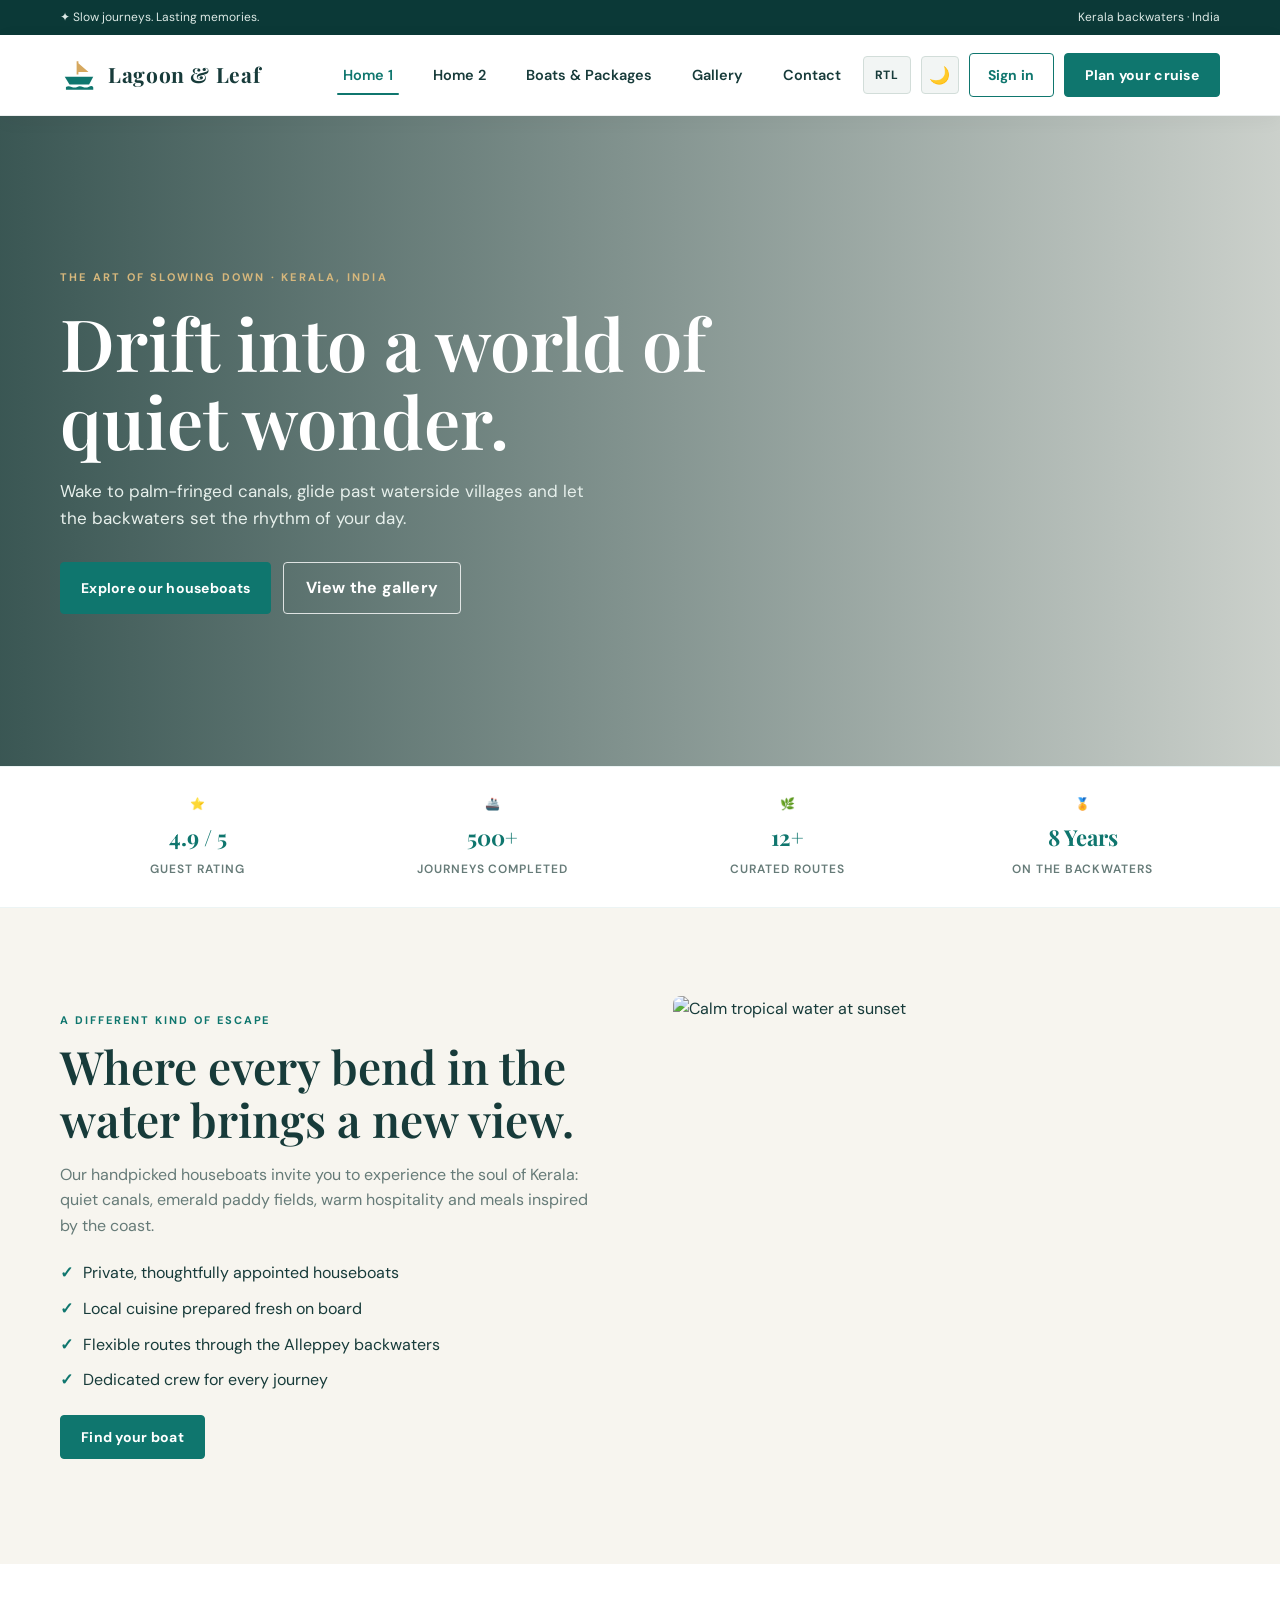
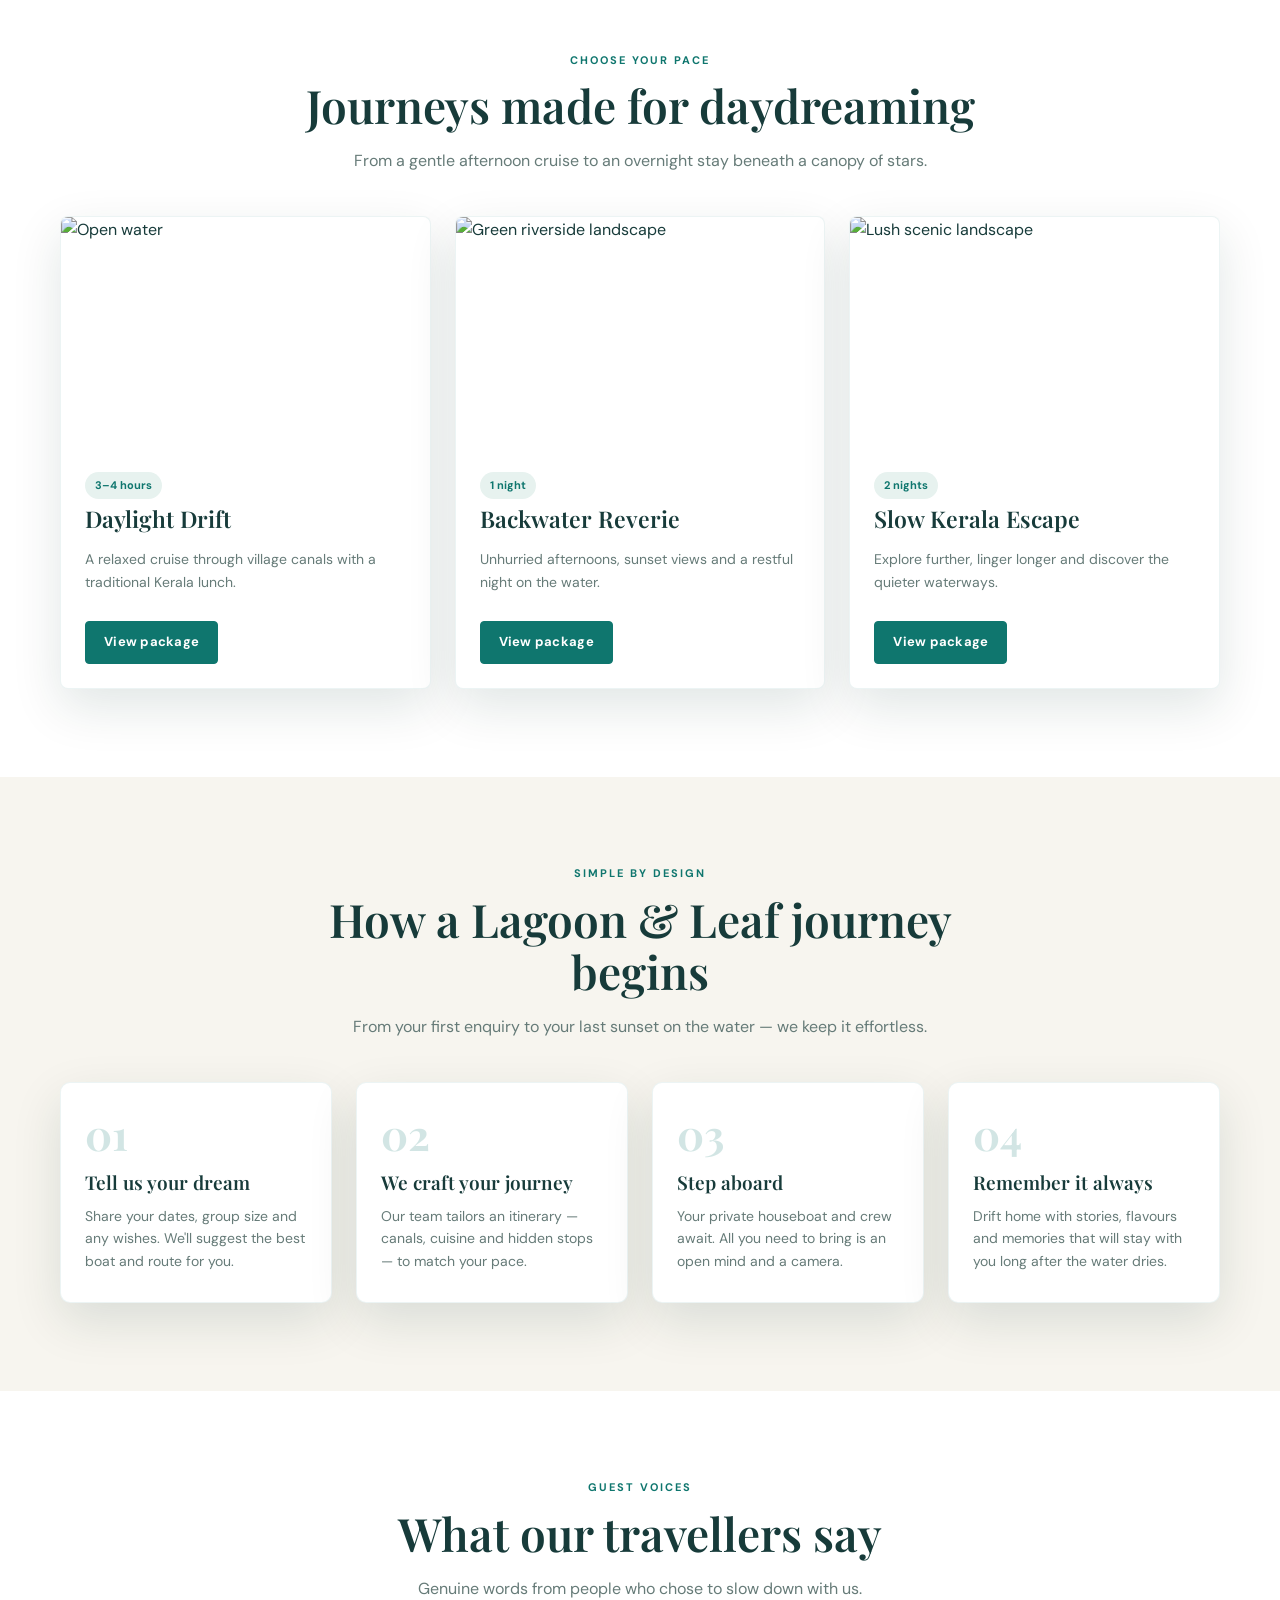
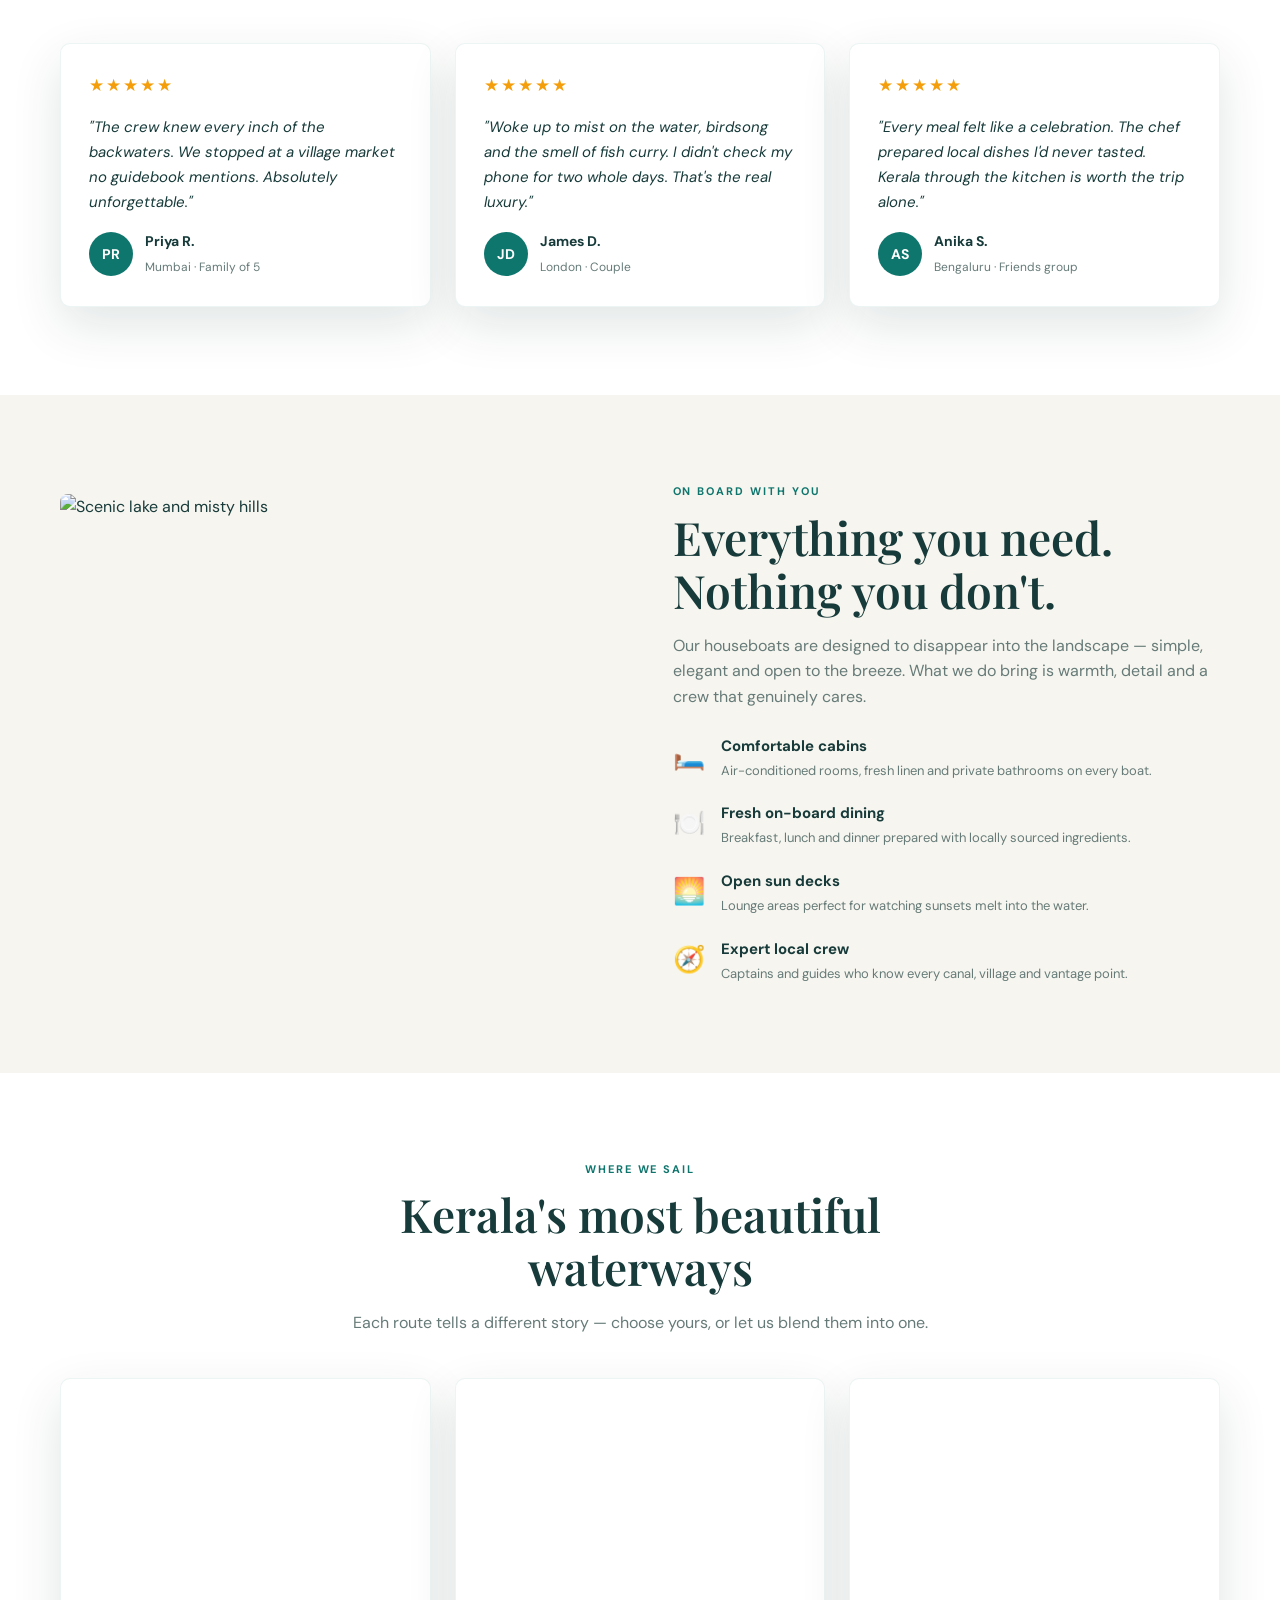
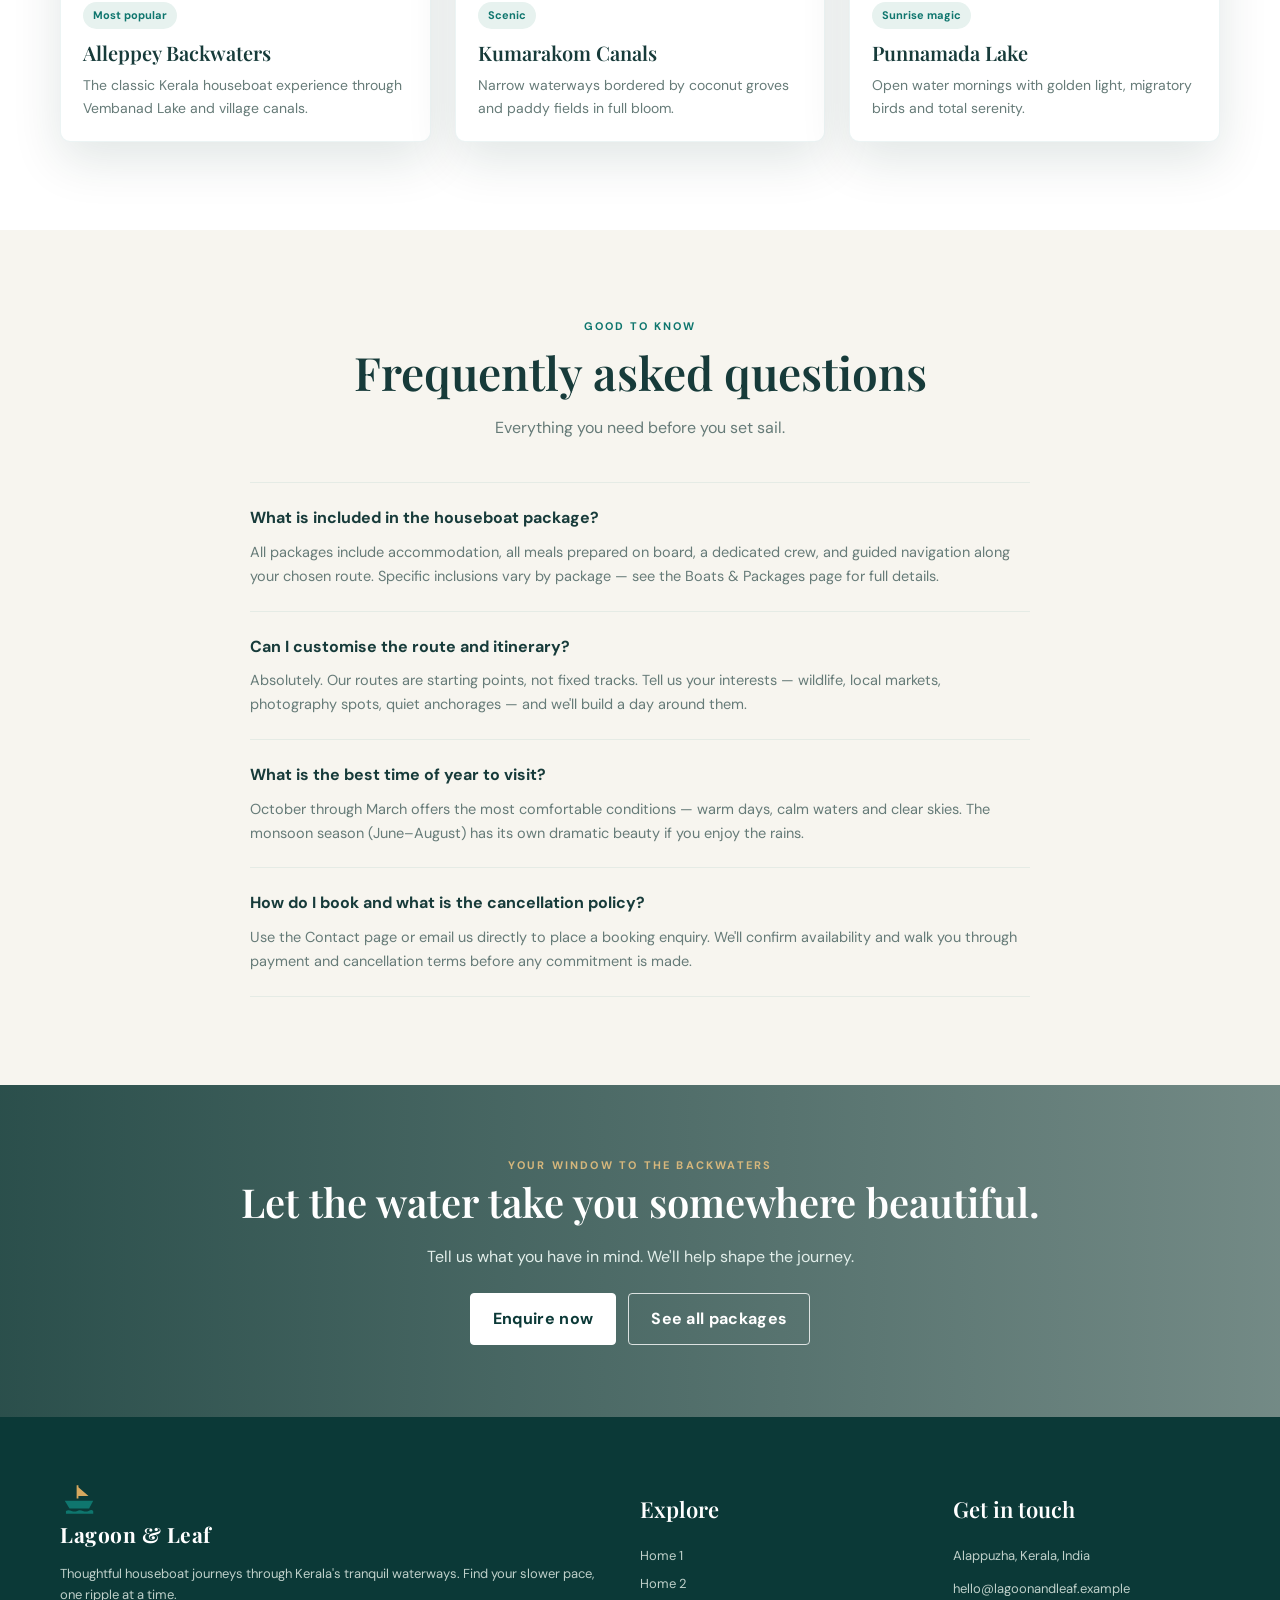
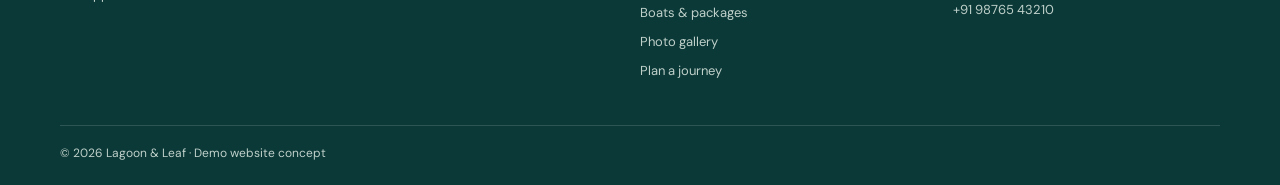
==== index.html @ 66e4870b "Add index.html and .nojekyll for GitHub Pages root landing page" ====
<!doctype html>
<html lang="en">
<head>
  <meta charset="utf-8">
  <meta name="viewport" content="width=device-width, initial-scale=1">
  <meta name="description" content="Serene Kerala houseboat journeys — Lagoon &amp; Leaf">
  <title>Home 1 | Lagoon &amp; Leaf</title>
  <script>
    (function () {
      var t = localStorage.getItem('lagoon_theme');
      if (t) document.documentElement.setAttribute('data-theme', t);
      var d = localStorage.getItem('lagoon_dir');
      if (d) document.documentElement.setAttribute('dir', d);
    })();
  </script>
  <link rel="stylesheet" href="assets/style.css">
</head>
<body>

  <!-- TOPBAR -->
  <div class="topbar">
    <div class="container">
      <span>✦ Slow journeys. Lasting memories.</span>
      <span>Kerala backwaters · India</span>
    </div>
  </div>

  <!-- NAVBAR -->
  <header class="navbar">
    <div class="container navinner">
      <a class="brand" href="index.html">
        <img src="assets/boat-mark.svg" alt="Lagoon &amp; Leaf Logo">
        <span>Lagoon &amp; Leaf</span>
      </a>
      <nav class="navlinks" id="navlinks" aria-label="Main Navigation">
        <a class="navlink active" href="index.html">Home 1</a>
        <a class="navlink" href="Home2.html">Home 2</a>
        <a class="navlink" href="boats.html">Boats &amp; Packages</a>
        <a class="navlink" href="gallery.html">Gallery</a>
        <a class="navlink" href="contact.html">Contact</a>
        <div class="mobile-actions">
          <a class="btn btn-signin" href="login.html">Sign in</a>
          <a class="btn btn-cruise" href="contact.html">Plan your cruise</a>
        </div>
      </nav>
      <div class="nav-actions">
        <button type="button" class="nav-btn nav-btn-rtl" id="rtl-toggle" aria-label="Toggle text direction" title="Toggle RTL/LTR">
          <span class="rtl-text">RTL</span>
        </button>
        <button type="button" class="nav-btn nav-btn-theme" id="theme-toggle" aria-label="Toggle dark/light theme" title="Toggle Dark/Light theme">
          <span class="theme-icon">🌙</span>
        </button>
        <div class="desktop-actions">
          <a class="btn btn-signin" href="login.html">Sign in</a>
          <a class="btn btn-cruise" href="contact.html">Plan your cruise</a>
        </div>
        <button type="button" class="nav-toggle" id="nav-toggle" aria-label="Toggle navigation menu" aria-expanded="false">
          <span></span><span></span><span></span>
        </button>
      </div>
    </div>
  </header>

  <!-- HERO -->
  <section class="hero">
    <div class="container">
      <div class="hero-content">
        <div class="eyebrow">The art of slowing down · Kerala, India</div>
        <h1>Drift into a world of quiet wonder.</h1>
        <p>Wake to palm-fringed canals, glide past waterside villages and let the backwaters set the rhythm of your day.</p>
        <div class="hero-actions">
          <a class="btn" href="boats.html">Explore our houseboats</a>
          <a class="btn outline" href="gallery.html">View the gallery</a>
        </div>
      </div>
    </div>
  </section>

  <!-- TRUST STRIP -->
  <section class="trust-strip">
    <div class="container">
      <div class="trust-grid">
        <div class="trust-item">
          <span class="trust-icon">⭐</span>
          <strong>4.9 / 5</strong>
          <span>Guest rating</span>
        </div>
        <div class="trust-item">
          <span class="trust-icon">🚢</span>
          <strong>500+</strong>
          <span>Journeys completed</span>
        </div>
        <div class="trust-item">
          <span class="trust-icon">🌿</span>
          <strong>12+</strong>
          <span>Curated routes</span>
        </div>
        <div class="trust-item">
          <span class="trust-icon">🏅</span>
          <strong>8 Years</strong>
          <span>On the backwaters</span>
        </div>
      </div>
    </div>
  </section>

  <!-- ABOUT SPLIT -->
  <section class="section">
    <div class="container split">
      <div>
        <div class="kicker">A different kind of escape</div>
        <h2>Where every bend in the water brings a new view.</h2>
        <p class="muted">Our handpicked houseboats invite you to experience the soul of Kerala: quiet canals, emerald paddy fields, warm hospitality and meals inspired by the coast.</p>
        <ul class="checks">
          <li>Private, thoughtfully appointed houseboats</li>
          <li>Local cuisine prepared fresh on board</li>
          <li>Flexible routes through the Alleppey backwaters</li>
          <li>Dedicated crew for every journey</li>
        </ul>
        <a class="btn" href="boats.html">Find your boat</a>
      </div>
      <img src="https://images.unsplash.com/photo-1518837695005-2083093ee35b?auto=format&fit=crop&w=1000&q=85" alt="Calm tropical water at sunset">
    </div>
  </section>

  <!-- FEATURED PACKAGES -->
  <section class="section white">
    <div class="container">
      <div class="section-head">
        <div class="kicker">Choose your pace</div>
        <h2>Journeys made for daydreaming</h2>
        <p>From a gentle afternoon cruise to an overnight stay beneath a canopy of stars.</p>
      </div>
      <div class="grid3">
        <article class="feature-card">
          <img src="https://images.unsplash.com/photo-1500375592092-40eb2168fd21?auto=format&fit=crop&w=900&q=80" alt="Open water">
          <div class="card-body">
            <span class="tag">3–4 hours</span>
            <h3>Daylight Drift</h3>
            <p>A relaxed cruise through village canals with a traditional Kerala lunch.</p>
            <a class="btn" href="boats.html" style="margin-top:14px; padding:10px 18px; font-size:13px;">View package</a>
          </div>
        </article>
        <article class="feature-card">
          <img src="https://images.unsplash.com/photo-1470770841072-f978cf4d019e?auto=format&fit=crop&w=900&q=80" alt="Green riverside landscape">
          <div class="card-body">
            <span class="tag">1 night</span>
            <h3>Backwater Reverie</h3>
            <p>Unhurried afternoons, sunset views and a restful night on the water.</p>
            <a class="btn" href="boats.html" style="margin-top:14px; padding:10px 18px; font-size:13px;">View package</a>
          </div>
        </article>
        <article class="feature-card">
          <img src="https://images.unsplash.com/photo-1500530855697-b586d89ba3ee?auto=format&fit=crop&w=900&q=80" alt="Lush scenic landscape">
          <div class="card-body">
            <span class="tag">2 nights</span>
            <h3>Slow Kerala Escape</h3>
            <p>Explore further, linger longer and discover the quieter waterways.</p>
            <a class="btn" href="boats.html" style="margin-top:14px; padding:10px 18px; font-size:13px;">View package</a>
          </div>
        </article>
      </div>
    </div>
  </section>

  <!-- HOW IT WORKS -->
  <section class="section">
    <div class="container">
      <div class="section-head">
        <div class="kicker">Simple by design</div>
        <h2>How a Lagoon &amp; Leaf journey begins</h2>
        <p>From your first enquiry to your last sunset on the water — we keep it effortless.</p>
      </div>
      <div class="steps-grid">
        <div class="step-card">
          <div class="step-num">01</div>
          <h3>Tell us your dream</h3>
          <p>Share your dates, group size and any wishes. We'll suggest the best boat and route for you.</p>
        </div>
        <div class="step-card">
          <div class="step-num">02</div>
          <h3>We craft your journey</h3>
          <p>Our team tailors an itinerary — canals, cuisine and hidden stops — to match your pace.</p>
        </div>
        <div class="step-card">
          <div class="step-num">03</div>
          <h3>Step aboard</h3>
          <p>Your private houseboat and crew await. All you need to bring is an open mind and a camera.</p>
        </div>
        <div class="step-card">
          <div class="step-num">04</div>
          <h3>Remember it always</h3>
          <p>Drift home with stories, flavours and memories that will stay with you long after the water dries.</p>
        </div>
      </div>
    </div>
  </section>

  <!-- TESTIMONIALS -->
  <section class="section white">
    <div class="container">
      <div class="section-head">
        <div class="kicker">Guest voices</div>
        <h2>What our travellers say</h2>
        <p>Genuine words from people who chose to slow down with us.</p>
      </div>
      <div class="grid3">
        <div class="testimonial-card">
          <div class="stars">★★★★★</div>
          <p class="testimonial-text">"The crew knew every inch of the backwaters. We stopped at a village market no guidebook mentions. Absolutely unforgettable."</p>
          <div class="testimonial-author">
            <div class="author-avatar">PR</div>
            <div>
              <strong>Priya R.</strong>
              <span>Mumbai · Family of 5</span>
            </div>
          </div>
        </div>
        <div class="testimonial-card">
          <div class="stars">★★★★★</div>
          <p class="testimonial-text">"Woke up to mist on the water, birdsong and the smell of fish curry. I didn't check my phone for two whole days. That's the real luxury."</p>
          <div class="testimonial-author">
            <div class="author-avatar">JD</div>
            <div>
              <strong>James D.</strong>
              <span>London · Couple</span>
            </div>
          </div>
        </div>
        <div class="testimonial-card">
          <div class="stars">★★★★★</div>
          <p class="testimonial-text">"Every meal felt like a celebration. The chef prepared local dishes I'd never tasted. Kerala through the kitchen is worth the trip alone."</p>
          <div class="testimonial-author">
            <div class="author-avatar">AS</div>
            <div>
              <strong>Anika S.</strong>
              <span>Bengaluru · Friends group</span>
            </div>
          </div>
        </div>
      </div>
    </div>
  </section>

  <!-- EXPERIENCE HIGHLIGHTS -->
  <section class="section">
    <div class="container split">
      <img src="https://images.unsplash.com/photo-1501785888041-af3ef285b470?auto=format&fit=crop&w=1000&q=85" alt="Scenic lake and misty hills">
      <div>
        <div class="kicker">On board with you</div>
        <h2>Everything you need. Nothing you don't.</h2>
        <p class="muted">Our houseboats are designed to disappear into the landscape — simple, elegant and open to the breeze. What we do bring is warmth, detail and a crew that genuinely cares.</p>
        <div class="feature-list">
          <div class="feature-row">
            <span class="feature-icon">🛏️</span>
            <div>
              <strong>Comfortable cabins</strong>
              <p>Air-conditioned rooms, fresh linen and private bathrooms on every boat.</p>
            </div>
          </div>
          <div class="feature-row">
            <span class="feature-icon">🍽️</span>
            <div>
              <strong>Fresh on-board dining</strong>
              <p>Breakfast, lunch and dinner prepared with locally sourced ingredients.</p>
            </div>
          </div>
          <div class="feature-row">
            <span class="feature-icon">🌅</span>
            <div>
              <strong>Open sun decks</strong>
              <p>Lounge areas perfect for watching sunsets melt into the water.</p>
            </div>
          </div>
          <div class="feature-row">
            <span class="feature-icon">🧭</span>
            <div>
              <strong>Expert local crew</strong>
              <p>Captains and guides who know every canal, village and vantage point.</p>
            </div>
          </div>
        </div>
      </div>
    </div>
  </section>

  <!-- DESTINATIONS / ROUTES STRIP -->
  <section class="section white">
    <div class="container">
      <div class="section-head">
        <div class="kicker">Where we sail</div>
        <h2>Kerala's most beautiful waterways</h2>
        <p>Each route tells a different story — choose yours, or let us blend them into one.</p>
      </div>
      <div class="routes-grid">
        <div class="route-card">
          <div class="route-img" style="background-image: url('https://images.unsplash.com/photo-1500375592092-40eb2168fd21?auto=format&fit=crop&w=800&q=80')"></div>
          <div class="route-body">
            <span class="tag">Most popular</span>
            <h3>Alleppey Backwaters</h3>
            <p>The classic Kerala houseboat experience through Vembanad Lake and village canals.</p>
          </div>
        </div>
        <div class="route-card">
          <div class="route-img" style="background-image: url('https://images.unsplash.com/photo-1518837695005-2083093ee35b?auto=format&fit=crop&w=800&q=80')"></div>
          <div class="route-body">
            <span class="tag">Scenic</span>
            <h3>Kumarakom Canals</h3>
            <p>Narrow waterways bordered by coconut groves and paddy fields in full bloom.</p>
          </div>
        </div>
        <div class="route-card">
          <div class="route-img" style="background-image: url('https://images.unsplash.com/photo-1470252649378-9c29740c9fa8?auto=format&fit=crop&w=800&q=80')"></div>
          <div class="route-body">
            <span class="tag">Sunrise magic</span>
            <h3>Punnamada Lake</h3>
            <p>Open water mornings with golden light, migratory birds and total serenity.</p>
          </div>
        </div>
      </div>
    </div>
  </section>

  <!-- FAQ -->
  <section class="section">
    <div class="container">
      <div class="section-head">
        <div class="kicker">Good to know</div>
        <h2>Frequently asked questions</h2>
        <p>Everything you need before you set sail.</p>
      </div>
      <div class="faq-list">
        <div class="faq-item">
          <div class="faq-q">What is included in the houseboat package?</div>
          <div class="faq-a">All packages include accommodation, all meals prepared on board, a dedicated crew, and guided navigation along your chosen route. Specific inclusions vary by package — see the Boats &amp; Packages page for full details.</div>
        </div>
        <div class="faq-item">
          <div class="faq-q">Can I customise the route and itinerary?</div>
          <div class="faq-a">Absolutely. Our routes are starting points, not fixed tracks. Tell us your interests — wildlife, local markets, photography spots, quiet anchorages — and we'll build a day around them.</div>
        </div>
        <div class="faq-item">
          <div class="faq-q">What is the best time of year to visit?</div>
          <div class="faq-a">October through March offers the most comfortable conditions — warm days, calm waters and clear skies. The monsoon season (June–August) has its own dramatic beauty if you enjoy the rains.</div>
        </div>
        <div class="faq-item">
          <div class="faq-q">How do I book and what is the cancellation policy?</div>
          <div class="faq-a">Use the Contact page or email us directly to place a booking enquiry. We'll confirm availability and walk you through payment and cancellation terms before any commitment is made.</div>
        </div>
      </div>
    </div>
  </section>

  <!-- FINAL CTA BANNER -->
  <section class="banner">
    <div class="container">
      <div class="eyebrow">Your window to the backwaters</div>
      <h2>Let the water take you somewhere beautiful.</h2>
      <p>Tell us what you have in mind. We'll help shape the journey.</p>
      <div class="hero-actions" style="justify-content:center; margin-top:24px;">
        <a class="btn light" href="contact.html">Enquire now</a>
        <a class="btn outline" href="boats.html">See all packages</a>
      </div>
    </div>
  </section>

  <!-- FOOTER -->
  <footer class="footer">
    <div class="container">
      <div class="footer-grid">
        <div>
          <a class="brand" href="index.html">
            <img src="assets/boat-mark.svg" alt="Lagoon &amp; Leaf Logo">
            <span>Lagoon &amp; Leaf</span>
          </a>
          <p>Thoughtful houseboat journeys through Kerala's tranquil waterways. Find your slower pace, one ripple at a time.</p>
        </div>
        <div>
          <h3>Explore</h3>
          <a href="index.html">Home 1</a>
          <a href="Home2.html">Home 2</a>
          <a href="boats.html">Boats &amp; packages</a>
          <a href="gallery.html">Photo gallery</a>
          <a href="contact.html">Plan a journey</a>
        </div>
        <div>
          <h3>Get in touch</h3>
          <p>Alappuzha, Kerala, India</p>
          <p>hello@lagoonandleaf.example<br>+91 98765 43210</p>
        </div>
      </div>
      <div class="copyright">© <span data-year></span> Lagoon &amp; Leaf · Demo website concept</div>
    </div>
  </footer>

  <script src="assets/main.js"></script>
</body>
</html>
---- assets/style.css ----
@import url('https://fonts.googleapis.com/css2?family=DM+Sans:wght@400;500;600;700&family=Playfair+Display:wght@500;600;700&display=swap');

:root {
  /* Brand palette */
  --ink: #173b3a;
  --teal: #0f766e;
  --teal-hover: #0b3937;
  --teal-light: #e6f5f3;
  --deep: #0b3937;
  --sand: #e9d5b0;
  --cream: #f7f5ef;
  --muted: #667b78;
  --white: #ffffff;
  --shadow: 0 18px 50px rgba(10, 48, 45, 0.12);
  --shadow-nav: 0 4px 20px rgba(0, 0, 0, 0.04);

  /* Theme tokens - Light mode */
  --bg-body: #f7f5ef;
  --bg-surface: #ffffff;
  --bg-surface-alt: #fbfcfa;
  --bg-navbar: rgba(255, 255, 255, 0.96);
  --nav-border: rgba(23, 59, 58, 0.08);
  --topbar-bg: #0b3937;
  --topbar-text: #dce9e5;
  --text-main: #173b3a;
  --text-muted: #667b78;
  --card-bg: #ffffff;
  --card-border: rgba(15, 118, 110, 0.08);
  --input-bg: #fbfcfa;
  --input-border: #dce5e1;
  --input-text: #173b3a;
  --btn-control-bg: #f2f5f4;
  --btn-control-border: #d2ddd9;
  --btn-control-text: #173b3a;
  --btn-control-hover-bg: #e5ece9;
  --footer-bg: #0b3937;
  --footer-text: #bfd0ca;
  --footer-heading: #ffffff;
  --tag-bg: #e7f2ef;
  --tag-text: #0f766e;
  --price-color: #0f766e;
  --eyebrow-color: #d6b77c;
  --auth-visual-overlay: linear-gradient(0deg, rgba(5, 43, 41, 0.45), rgba(5, 43, 41, 0.12));
}

[data-theme="dark"] {
  /* Brand palette overrides for dark theme */
  --ink: #e6f3f0;
  --teal: #14b8a6;
  --teal-hover: #2dd4bf;
  --teal-light: rgba(20, 184, 166, 0.15);
  --deep: #061918;
  --sand: #e6caa3;
  --cream: #0c1817;
  --muted: #95aea8;
  --white: #112322;
  --shadow: 0 18px 50px rgba(0, 0, 0, 0.5);
  --shadow-nav: 0 4px 25px rgba(0, 0, 0, 0.45);

  /* Theme tokens - Dark mode */
  --bg-body: #0b1716;
  --bg-surface: #112423;
  --bg-surface-alt: #162c2a;
  --bg-navbar: rgba(12, 25, 24, 0.95);
  --nav-border: rgba(255, 255, 255, 0.08);
  --topbar-bg: #050d0d;
  --topbar-text: #b2c9c4;
  --text-main: #e8f5f2;
  --text-muted: #9bb4ae;
  --card-bg: #122625;
  --card-border: rgba(255, 255, 255, 0.07);
  --input-bg: #152d2b;
  --input-border: rgba(255, 255, 255, 0.14);
  --input-text: #e8f5f2;
  --btn-control-bg: #17302e;
  --btn-control-border: rgba(255, 255, 255, 0.12);
  --btn-control-text: #e8f5f2;
  --btn-control-hover-bg: #21423f;
  --footer-bg: #050d0d;
  --footer-text: #a3bbb6;
  --footer-heading: #ffffff;
  --tag-bg: rgba(20, 184, 166, 0.18);
  --tag-text: #2dd4bf;
  --price-color: #2dd4bf;
  --eyebrow-color: #ebd09c;
  --auth-visual-overlay: linear-gradient(0deg, rgba(3, 20, 19, 0.65), rgba(3, 20, 19, 0.3));
}

* {
  box-sizing: border-box;
}

html {
  scroll-behavior: smooth;
}

body {
  margin: 0;
  font-family: 'DM Sans', sans-serif;
  color: var(--text-main);
  background: var(--bg-body);
  line-height: 1.6;
  transition: background-color 0.25s ease, color 0.25s ease;
}

a {
  color: inherit;
  text-decoration: none;
}

img {
  max-width: 100%;
  display: block;
}

.container {
  width: min(1160px, 92%);
  margin: auto;
}

/* ==========================================================================
   TOPBAR
   ========================================================================== */
.topbar {
  background: var(--topbar-bg);
  color: var(--topbar-text);
  font-size: 12px;
  padding: 8px 0;
  transition: background-color 0.25s ease, color 0.25s ease;
}

.topbar .container {
  display: flex;
  justify-content: space-between;
  gap: 15px;
}

/* ==========================================================================
   NAVBAR (Centered uniformly, actions aligned right)
   ========================================================================== */
.navbar {
  background: var(--bg-navbar);
  position: sticky;
  top: 0;
  z-index: 1000;
  box-shadow: var(--shadow-nav);
  border-bottom: 1px solid var(--nav-border);
  backdrop-filter: blur(12px);
  -webkit-backdrop-filter: blur(12px);
  transition: background-color 0.25s ease, border-color 0.25s ease, box-shadow 0.25s ease;
}

.navinner {
  height: 80px;
  display: flex;
  align-items: center;
  justify-content: space-between;
  gap: 16px;
  position: relative;
}

/* Desktop layout with center-aligned nav */
@media (min-width: 960px) {
  .navinner {
    display: grid;
    grid-template-columns: 1fr auto 1fr;
    align-items: center;
  }
}

.brand {
  display: flex;
  align-items: center;
  gap: 10px;
  font-weight: 700;
  letter-spacing: 0.04em;
  color: var(--text-main);
  justify-self: start;
  flex-shrink: 0;
}

.brand img {
  width: 38px;
  height: auto;
}

.brand span {
  font-family: 'Playfair Display', serif;
  font-size: 21px;
  color: var(--text-main);
}

/* Center-aligned uniform navigation menu */
.navlinks {
  display: flex;
  align-items: center;
  justify-content: center;
  gap: 28px;
  font-size: 14.5px;
  font-weight: 600;
  margin: 0;
  padding: 0;
  justify-self: center;
}

.navlink {
  position: relative;
  display: inline-flex;
  align-items: center;
  padding: 8px 6px;
  color: var(--text-main);
  text-decoration: none;
  font-weight: 600;
  white-space: nowrap;
  transition: color 0.2s ease;
}

.navlink:hover,
.navlink.active {
  color: var(--teal);
}

/* Subtle active & hover underline indicator */
.navlink::after {
  content: '';
  position: absolute;
  bottom: 0;
  left: 50%;
  width: 0;
  height: 2px;
  background: var(--teal);
  transition: all 0.25s ease;
  transform: translateX(-50%);
  border-radius: 2px;
}

.navlink:hover::after,
.navlink.active::after {
  width: 100%;
}

/* Navbar Right Actions (Buttons + Controls) */
.nav-actions {
  display: flex;
  align-items: center;
  justify-content: flex-end;
  gap: 10px;
  justify-self: end;
  flex-shrink: 0;
}

.desktop-actions {
  display: flex;
  align-items: center;
  gap: 10px;
}

.mobile-actions {
  display: none;
}

/* ==========================================================================
   BUTTONS (Primary & Sign-in)
   ========================================================================== */
.btn {
  display: inline-flex;
  align-items: center;
  justify-content: center;
  border-radius: 4px;
  font-family: inherit;
  font-weight: 700;
  letter-spacing: 0.02em;
  cursor: pointer;
  transition: all 0.2s ease;
  text-decoration: none;
  white-space: nowrap;
  box-sizing: border-box;
}

/* Sign-in button: styled identically to Plan a cruise button, outline variant */
.btn-signin {
  border: 1.5px solid var(--teal);
  background: transparent;
  color: var(--teal);
  padding: 10px 18px;
  font-size: 14px;
}

.btn-signin:hover {
  background: var(--teal);
  color: #ffffff;
  transform: translateY(-1px);
  box-shadow: 0 4px 12px rgba(15, 118, 110, 0.25);
}

/* Plan your cruise button: primary filled */
.btn-cruise,
.btn:not(.btn-signin):not(.outline):not(.light) {
  border: 1.5px solid var(--teal);
  background: var(--teal);
  color: #ffffff;
  padding: 10px 20px;
  font-size: 14px;
}

.btn-cruise:hover,
.btn:not(.btn-signin):not(.outline):not(.light):hover {
  background: var(--deep);
  border-color: var(--deep);
  color: #ffffff;
  transform: translateY(-1px);
  box-shadow: 0 4px 14px rgba(11, 57, 55, 0.25);
}

.btn.outline {
  background: transparent;
  border: 1.5px solid rgba(255, 255, 255, 0.8);
  color: #ffffff;
  padding: 12px 22px;
}

.btn.outline:hover {
  background: rgba(255, 255, 255, 0.15);
  border-color: #ffffff;
  transform: translateY(-1px);
}

.btn.light {
  background: #ffffff;
  border: 1.5px solid #ffffff;
  color: var(--deep);
  padding: 12px 22px;
}

.btn.light:hover {
  background: var(--bg-body);
  border-color: var(--bg-body);
  transform: translateY(-1px);
}

/* Dark theme button refinements */
[data-theme="dark"] .btn-signin {
  border-color: var(--teal);
  color: var(--teal);
  background: rgba(20, 184, 166, 0.08);
}

[data-theme="dark"] .btn-signin:hover {
  background: var(--teal);
  color: #071918;
  border-color: var(--teal);
}

[data-theme="dark"] .btn-cruise,
[data-theme="dark"] .btn:not(.btn-signin):not(.outline):not(.light) {
  background: var(--teal);
  border-color: var(--teal);
  color: #061917;
}

[data-theme="dark"] .btn-cruise:hover,
[data-theme="dark"] .btn:not(.btn-signin):not(.outline):not(.light):hover {
  background: var(--teal-hover);
  border-color: var(--teal-hover);
  color: #030d0c;
}

/* ==========================================================================
   NAVBAR CONTROLS (Theme & RTL Buttons)
   ========================================================================== */
.nav-btn {
  display: inline-flex;
  align-items: center;
  justify-content: center;
  height: 38px;
  background: var(--btn-control-bg);
  color: var(--btn-control-text);
  border: 1px solid var(--btn-control-border);
  border-radius: 4px;
  cursor: pointer;
  font-family: inherit;
  font-weight: 700;
  transition: all 0.2s ease;
  user-select: none;
}

.nav-btn:hover {
  background: var(--btn-control-hover-bg);
  border-color: var(--teal);
  color: var(--teal);
  transform: translateY(-1px);
}

.nav-btn:active {
  transform: translateY(0);
}

/* RTL toggle button */
.nav-btn-rtl {
  font-size: 12px;
  padding: 0 11px;
  letter-spacing: 0.05em;
  min-width: 46px;
}

.nav-btn-rtl.active {
  background: var(--teal);
  color: #ffffff;
  border-color: var(--teal);
}

[data-theme="dark"] .nav-btn-rtl.active {
  background: var(--teal);
  color: #061917;
  border-color: var(--teal);
}

/* Theme toggle button (Dark/Light) */
.nav-btn-theme {
  width: 38px;
  padding: 0;
  font-size: 17px;
  line-height: 1;
}

/* Mobile hamburger button */
.nav-toggle {
  display: none;
  background: var(--btn-control-bg);
  border: 1px solid var(--btn-control-border);
  border-radius: 4px;
  width: 38px;
  height: 38px;
  padding: 9px 8px;
  cursor: pointer;
  flex-direction: column;
  justify-content: space-around;
  align-items: center;
  transition: all 0.2s ease;
}

.nav-toggle span {
  display: block;
  width: 100%;
  height: 2px;
  background: var(--text-main);
  border-radius: 2px;
  transition: all 0.25s ease;
}

.nav-toggle:hover {
  border-color: var(--teal);
}

.nav-toggle.open span:nth-child(1) {
  transform: translateY(6.5px) rotate(45deg);
}

.nav-toggle.open span:nth-child(2) {
  opacity: 0;
}

.nav-toggle.open span:nth-child(3) {
  transform: translateY(-6.5px) rotate(-45deg);
}

/* ==========================================================================
   HERO SECTIONS
   ========================================================================== */
.hero {
  min-height: 650px;
  display: flex;
  align-items: center;
  color: #ffffff;
  background: linear-gradient(90deg, rgba(5, 42, 40, 0.78), rgba(5, 42, 40, 0.18)),
    url('https://images.unsplash.com/photo-1500375592092-40eb2168fd21?auto=format&fit=crop&w=2000&q=85') center/cover;
}

.hero.home2 {
  background-image: linear-gradient(90deg, rgba(5, 42, 40, 0.78), rgba(5, 42, 40, 0.18)),
    url('https://images.unsplash.com/photo-1518837695005-2083093ee35b?auto=format&fit=crop&w=2000&q=85');
}

.hero-content {
  max-width: 650px;
  padding: 90px 0;
}

.eyebrow {
  text-transform: uppercase;
  letter-spacing: 0.2em;
  font-size: 11px;
  font-weight: 700;
  color: var(--eyebrow-color);
}

.hero h1 {
  font: 600 clamp(42px, 6vw, 72px)/1.08 'Playfair Display', serif;
  margin: 18px 0;
  color: #ffffff;
}

.hero p {
  font-size: 17px;
  max-width: 540px;
  color: #e7f0ec;
  margin-bottom: 30px;
}

.hero-actions {
  display: flex;
  gap: 12px;
  flex-wrap: wrap;
}

/* Page Hero */
.page-hero {
  padding: 90px 0;
  background: linear-gradient(90deg, rgba(7, 50, 47, 0.82), rgba(7, 50, 47, 0.28)),
    url('https://images.unsplash.com/photo-1500375592092-40eb2168fd21?auto=format&fit=crop&w=1800&q=85') center/cover;
  color: #ffffff;
}

.page-hero h1 {
  font: 600 54px 'Playfair Display', serif;
  margin: 5px 0;
  color: #ffffff;
}

/* ==========================================================================
   SECTIONS & GRIDS
   ========================================================================== */
.section {
  padding: 88px 0;
}

.section.white {
  background: var(--bg-surface);
  transition: background-color 0.25s ease;
}

.section-head {
  text-align: center;
  max-width: 680px;
  margin: 0 auto 42px;
}

.section-head h2,
.split h2 {
  font: 600 clamp(32px, 4vw, 46px)/1.15 'Playfair Display', serif;
  margin: 10px 0 14px;
  color: var(--text-main);
}

.section-head p,
.muted {
  color: var(--text-muted);
}

.kicker {
  color: var(--teal);
  text-transform: uppercase;
  letter-spacing: 0.18em;
  font-size: 11px;
  font-weight: 700;
}

.grid3 {
  display: grid;
  grid-template-columns: repeat(3, 1fr);
  gap: 24px;
}

.grid2 {
  display: grid;
  grid-template-columns: repeat(2, 1fr);
  gap: 28px;
}

.feature-card,
.boat-card {
  background: var(--card-bg);
  border: 1px solid var(--card-border);
  border-radius: 8px;
  overflow: hidden;
  box-shadow: var(--shadow);
  transition: background-color 0.25s ease, border-color 0.25s ease, transform 0.2s ease;
}

.feature-card:hover,
.boat-card:hover {
  transform: translateY(-2px);
}

.feature-card img {
  height: 230px;
  width: 100%;
  object-fit: cover;
}

.boat-card img {
  height: 220px;
  width: 100%;
  object-fit: cover;
}

.card-body {
  padding: 24px;
}

.card-body h3 {
  font: 600 23px 'Playfair Display', serif;
  margin: 4px 0 8px;
  color: var(--text-main);
}

.card-body p {
  color: var(--text-muted);
  font-size: 14px;
}

.split {
  display: grid;
  grid-template-columns: 1fr 1fr;
  gap: 65px;
  align-items: center;
}

.split img {
  height: 480px;
  object-fit: cover;
  border-radius: 8px;
  width: 100%;
}

.checks {
  padding: 0;
  list-style: none;
  margin: 22px 0;
}

.checks li {
  margin: 10px 0;
  color: var(--text-main);
}

.checks li:before {
  content: '✓';
  color: var(--teal);
  font-weight: 700;
  margin-right: 10px;
}

.stats {
  display: grid;
  grid-template-columns: repeat(3, 1fr);
  gap: 18px;
  margin-top: 28px;
}

.stat {
  border-left: 2px solid var(--sand);
  padding-left: 16px;
}

.stat strong {
  font: 600 30px 'Playfair Display', serif;
  display: block;
  color: var(--text-main);
}

.stat span {
  font-size: 12px;
  color: var(--text-muted);
}

/* ==========================================================================
   BANNER
   ========================================================================== */
.banner {
  padding: 72px 0;
  background: linear-gradient(90deg, rgba(7, 50, 47, 0.85), rgba(7, 50, 47, 0.55)),
    url('https://images.unsplash.com/photo-1500530855697-b586d89ba3ee?auto=format&fit=crop&w=1800&q=85') center/cover;
  color: #ffffff;
  text-align: center;
}

.banner h2 {
  font: 600 40px 'Playfair Display', serif;
  margin: 0 0 12px;
  color: #ffffff;
}

.banner p {
  color: #e2eeea;
}

.price {
  font-size: 22px;
  font-weight: 700;
  color: var(--price-color);
  margin: 10px 0 16px;
}

.tag {
  display: inline-block;
  background: var(--tag-bg);
  color: var(--tag-text);
  padding: 5px 10px;
  border-radius: 20px;
  font-size: 11px;
  font-weight: 700;
}

/* ==========================================================================
   GALLERY
   ========================================================================== */
.gallery {
  display: grid;
  grid-template-columns: repeat(3, 1fr);
  gap: 14px;
}

.gallery img {
  height: 250px;
  width: 100%;
  object-fit: cover;
  border-radius: 6px;
  transition: transform 0.25s ease;
}

.gallery img:hover {
  transform: scale(1.02);
}

.gallery .tall {
  height: 514px;
  grid-row: span 2;
}

/* ==========================================================================
   FORMS
   ========================================================================== */
.form-wrap {
  display: grid;
  grid-template-columns: 0.8fr 1.2fr;
  gap: 55px;
  align-items: start;
}

.form-card {
  background: var(--card-bg);
  border: 1px solid var(--card-border);
  padding: 32px;
  border-radius: 8px;
  box-shadow: var(--shadow);
  transition: background-color 0.25s ease, border-color 0.25s ease;
}

label {
  display: block;
  font-size: 12px;
  font-weight: 700;
  margin: 14px 0 6px;
  color: var(--text-main);
}

input,
select,
textarea {
  width: 100%;
  padding: 13px 14px;
  border: 1px solid var(--input-border);
  border-radius: 4px;
  background: var(--input-bg);
  font: inherit;
  color: var(--input-text);
  transition: border-color 0.2s ease, background-color 0.2s ease;
}

input:focus,
select:focus,
textarea:focus {
  outline: none;
  border-color: var(--teal);
}

textarea {
  min-height: 120px;
  resize: vertical;
}

.form-row {
  display: grid;
  grid-template-columns: 1fr 1fr;
  gap: 14px;
}

/* ==========================================================================
   FOOTER
   ========================================================================== */
.footer {
  background: var(--footer-bg);
  color: var(--footer-text);
  padding: 55px 0 22px;
  transition: background-color 0.25s ease;
}

.footer-grid {
  display: grid;
  grid-template-columns: 2fr 1fr 1fr;
  gap: 45px;
}

.footer h3 {
  font: 600 22px 'Playfair Display', serif;
  color: var(--footer-heading);
}

.footer p,
.footer a {
  font-size: 13px;
  color: var(--footer-text);
}

.footer .brand span {
  color: #ffffff;
}

.footer .brand:hover {
  opacity: 0.85;
}

.footer a {
  display: block;
  margin: 8px 0;
  transition: color 0.2s ease;
}

.footer a:hover {
  color: #ffffff;
}

.copyright {
  border-top: 1px solid rgba(255, 255, 255, 0.14);
  margin-top: 35px;
  padding-top: 18px;
  font-size: 12px;
  color: var(--footer-text);
}

/* ==========================================================================
   AUTH PAGES
   ========================================================================== */
.auth-page {
  min-height: 100vh;
  display: grid;
  grid-template-columns: 1fr 1fr;
  background: var(--bg-body);
}

.auth-visual {
  background: var(--auth-visual-overlay),
    url('https://images.unsplash.com/photo-1500375592092-40eb2168fd21?auto=format&fit=crop&w=1300&q=85') center/cover;
  display: flex;
  align-items: flex-end;
  padding: 55px;
  color: #ffffff;
}

.auth-visual h2 {
  font: 600 42px 'Playfair Display', serif;
  max-width: 430px;
  color: #ffffff;
}

.auth-visual p {
  color: #dce9e5;
}

.auth-panel {
  display: flex;
  align-items: center;
  justify-content: center;
  padding: 40px;
  position: relative;
}

.auth-top-controls {
  position: absolute;
  top: 24px;
  right: 28px;
  display: flex;
  gap: 10px;
  z-index: 10;
}

.auth-box {
  width: min(420px, 100%);
}

.auth-box .brand {
  margin-bottom: 45px;
}

.auth-box h1 {
  font: 600 38px 'Playfair Display', serif;
  margin: 0;
  color: var(--text-main);
}

.auth-box>p {
  color: var(--text-muted);
  margin: 8px 0 25px;
}

.auth-box input {
  padding: 14px;
}

.password-wrap {
  position: relative;
}

.password-wrap input {
  padding-right: 48px;
}

.eye {
  position: absolute;
  right: 13px;
  top: 50%;
  transform: translateY(-50%);
  border: 0;
  background: none;
  color: var(--text-muted);
  cursor: pointer;
  font-size: 18px;
}

.auth-meta {
  display: flex;
  justify-content: space-between;
  align-items: center;
  font-size: 12px;
  margin: 13px 0 22px;
}

.auth-meta a,
.auth-box a {
  color: var(--teal);
  font-weight: 700;
}

.auth-box .btn {
  width: 100%;
  margin-top: 12px;
}

.auth-bottom {
  text-align: center;
  font-size: 13px;
  margin-top: 24px;
  color: var(--text-muted);
}

.notice {
  display: none;
  padding: 11px;
  background: var(--tag-bg);
  color: var(--teal);
  font-size: 13px;
  border-radius: 4px;
  margin-top: 12px;
}

/* ==========================================================================
   RTL (RIGHT-TO-LEFT) SUPPORT
   ========================================================================== */
html[dir="rtl"] {
  direction: rtl;
  text-align: right;
}

html[dir="rtl"] .checks li:before {
  margin-right: 0;
  margin-left: 10px;
}

html[dir="rtl"] .stat {
  border-left: none;
  border-right: 2px solid var(--sand);
  padding-left: 0;
  padding-right: 16px;
}

html[dir="rtl"] .hero,
html[dir="rtl"] .hero.home2 {
  background-image: linear-gradient(-90deg, rgba(5, 42, 40, 0.78), rgba(5, 42, 40, 0.18)),
    url('https://images.unsplash.com/photo-1500375592092-40eb2168fd21?auto=format&fit=crop&w=2000&q=85');
}

html[dir="rtl"] .hero.home2 {
  background-image: linear-gradient(-90deg, rgba(5, 42, 40, 0.78), rgba(5, 42, 40, 0.18)),
    url('https://images.unsplash.com/photo-1518837695005-2083093ee35b?auto=format&fit=crop&w=2000&q=85');
}

html[dir="rtl"] .page-hero {
  background: linear-gradient(-90deg, rgba(7, 50, 47, 0.82), rgba(7, 50, 47, 0.28)),
    url('https://images.unsplash.com/photo-1500375592092-40eb2168fd21?auto=format&fit=crop&w=1800&q=85') center/cover;
}

html[dir="rtl"] .banner {
  background: linear-gradient(-90deg, rgba(7, 50, 47, 0.85), rgba(7, 50, 47, 0.55)),
    url('https://images.unsplash.com/photo-1500530855697-b586d89ba3ee?auto=format&fit=crop&w=1800&q=85') center/cover;
}

html[dir="rtl"] .password-wrap input {
  padding-right: 14px;
  padding-left: 48px;
}

html[dir="rtl"] .eye {
  right: auto;
  left: 13px;
}

html[dir="rtl"] .auth-top-controls {
  right: auto;
  left: 28px;
}

/* ==========================================================================
   RESPONSIVE DESIGN
   ========================================================================== */
@media (max-width: 1080px) and (min-width: 861px) {
  .navinner {
    display: flex;
    justify-content: space-between;
    gap: 12px;
  }

  .navlinks {
    gap: 18px;
    font-size: 13.5px;
    flex: 1;
  }

  .nav-actions {
    gap: 8px;
  }

  .btn-signin,
  .btn-cruise {
    padding: 9px 13px;
    font-size: 13px;
  }
}

@media (max-width: 860px) {
  .nav-toggle {
    display: flex;
  }

  .desktop-actions {
    display: none;
  }

  .mobile-actions {
    display: flex;
    flex-direction: column;
    gap: 10px;
    margin-top: 14px;
    padding-top: 14px;
    border-top: 1px solid var(--nav-border);
  }

  .mobile-actions .btn {
    width: 100%;
    padding: 12px;
    text-align: center;
  }

  .navlinks {
    display: none;
    position: absolute;
    top: 100%;
    left: 0;
    right: 0;
    background: var(--bg-navbar);
    backdrop-filter: blur(14px);
    -webkit-backdrop-filter: blur(14px);
    box-shadow: var(--shadow);
    border-bottom: 1px solid var(--nav-border);
    flex-direction: column;
    align-items: stretch;
    padding: 18px 24px 24px;
    gap: 8px;
    z-index: 999;
  }

  .navlinks.open {
    display: flex;
  }

  .navlink {
    padding: 10px 12px;
    border-radius: 4px;
  }

  .navlink:hover,
  .navlink.active {
    background: var(--tag-bg);
  }

  .navlink::after {
    display: none;
  }

  .split,
  .form-wrap {
    grid-template-columns: 1fr;
    gap: 30px;
  }

  .grid3 {
    grid-template-columns: 1fr 1fr;
  }

  .footer-grid {
    grid-template-columns: 1fr 1fr;
  }

  .hero {
    min-height: 570px;
  }

  .auth-page {
    grid-template-columns: 1fr;
  }

  .auth-visual {
    display: none;
  }

  .auth-panel {
    min-height: 100vh;
  }

  .gallery {
    grid-template-columns: 1fr 1fr;
  }

  .gallery .tall {
    height: 250px;
    grid-row: auto;
  }
}

@media (max-width: 560px) {
  .topbar .container {
    justify-content: center;
  }

  .topbar span:last-child {
    display: none;
  }

  .navinner {
    height: 70px;
  }

  .brand span {
    font-size: 19px;
  }

  .brand img {
    width: 32px;
  }

  .grid3,
  .grid2,
  .stats,
  .footer-grid {
    grid-template-columns: 1fr;
  }

  .hero-content {
    padding: 70px 0;
  }

  .hero h1 {
    font-size: 44px;
  }

  .section {
    padding: 60px 0;
  }

  .split img {
    height: 320px;
  }

  .form-row {
    grid-template-columns: 1fr;
  }

  .gallery {
    grid-template-columns: 1fr;
  }

  .gallery img {
    height: 200px;
  }

  .page-hero h1 {
    font-size: 40px;
  }
}


/* ==========================================================================
   TRUST STRIP (Home1)
   ========================================================================== */
.trust-strip {
  background: var(--bg-surface);
  border-top: 1px solid var(--card-border);
  border-bottom: 1px solid var(--card-border);
  padding: 28px 0;
  transition: background-color 0.25s ease;
}
.trust-grid {
  display: grid;
  grid-template-columns: repeat(4, 1fr);
  gap: 20px;
  text-align: center;
}
.trust-item {
  display: flex;
  flex-direction: column;
  align-items: center;
  gap: 4px;
}
.trust-icon { font-size: 26px; margin-bottom: 2px; }
.trust-item strong { font-size: 22px; font-weight: 700; color: var(--teal); font-family: 'Playfair Display', serif; display: block; }
.trust-item span { font-size: 12px; color: var(--text-muted); font-weight: 600; text-transform: uppercase; letter-spacing: 0.08em; }

/* ==========================================================================
   HOW IT WORKS – STEPS (Home1)
   ========================================================================== */
.steps-grid {
  display: grid;
  grid-template-columns: repeat(4, 1fr);
  gap: 24px;
  margin-top: 10px;
}
.step-card {
  background: var(--card-bg);
  border: 1px solid var(--card-border);
  border-radius: 10px;
  padding: 30px 24px;
  position: relative;
  box-shadow: var(--shadow);
  transition: transform 0.2s ease, background-color 0.25s ease;
}
.step-card:hover { transform: translateY(-3px); }
.step-num {
  font: 700 42px 'Playfair Display', serif;
  color: var(--teal);
  opacity: 0.18;
  line-height: 1;
  margin-bottom: 14px;
}
.step-card h3 { font: 600 19px 'Playfair Display', serif; margin: 0 0 10px; color: var(--text-main); }
.step-card p { font-size: 14px; color: var(--text-muted); margin: 0; }

/* ==========================================================================
   TESTIMONIALS (Home1)
   ========================================================================== */
.testimonial-card {
  background: var(--card-bg);
  border: 1px solid var(--card-border);
  border-radius: 10px;
  padding: 28px;
  box-shadow: var(--shadow);
  display: flex;
  flex-direction: column;
  gap: 16px;
  transition: transform 0.2s ease, background-color 0.25s ease;
}
.testimonial-card:hover { transform: translateY(-2px); }
.stars { color: #f59e0b; font-size: 17px; letter-spacing: 2px; }
.testimonial-text { font-size: 15px; line-height: 1.65; color: var(--text-main); font-style: italic; flex: 1; margin: 0; }
.testimonial-author { display: flex; align-items: center; gap: 12px; }
.author-avatar {
  width: 44px; height: 44px; border-radius: 50%;
  background: var(--teal); color: #fff;
  display: flex; align-items: center; justify-content: center;
  font-weight: 700; font-size: 14px; flex-shrink: 0;
}
.testimonial-author strong { display: block; font-size: 14px; color: var(--text-main); }
.testimonial-author span { font-size: 12px; color: var(--text-muted); }

/* ==========================================================================
   FEATURE LIST (Home1 on-board amenities)
   ========================================================================== */
.feature-list { display: flex; flex-direction: column; gap: 20px; margin-top: 24px; }
.feature-row { display: flex; align-items: flex-start; gap: 16px; }
.feature-icon { font-size: 26px; flex-shrink: 0; margin-top: 2px; }
.feature-row strong { display: block; font-size: 15px; color: var(--text-main); margin-bottom: 3px; }
.feature-row p { font-size: 13px; color: var(--text-muted); margin: 0; }

/* ==========================================================================
   ROUTES GRID (Home1 destinations)
   ========================================================================== */
.routes-grid { display: grid; grid-template-columns: repeat(3, 1fr); gap: 24px; }
.route-card {
  border-radius: 10px; overflow: hidden;
  background: var(--card-bg); border: 1px solid var(--card-border);
  box-shadow: var(--shadow);
  transition: transform 0.2s ease;
}
.route-card:hover { transform: translateY(-3px); }
.route-img { height: 200px; background-size: cover; background-position: center; }
.route-body { padding: 22px; }
.route-body h3 { font: 600 20px 'Playfair Display', serif; margin: 10px 0 8px; color: var(--text-main); }
.route-body p { font-size: 14px; color: var(--text-muted); margin: 0; }

/* ==========================================================================
   FAQ (Home1)
   ========================================================================== */
.faq-list { max-width: 780px; margin: 0 auto; display: flex; flex-direction: column; gap: 0; }
.faq-item {
  border-bottom: 1px solid var(--card-border);
  padding: 22px 0;
}
.faq-item:first-child { border-top: 1px solid var(--card-border); }
.faq-q { font-weight: 700; font-size: 16px; color: var(--text-main); margin-bottom: 10px; }
.faq-a { font-size: 14.5px; color: var(--text-muted); line-height: 1.65; }

/* ==========================================================================
   PILLAR CARDS (Home2)
   ========================================================================== */
.pillar-card {
  background: var(--card-bg);
  border: 1px solid var(--card-border);
  border-radius: 10px;
  padding: 32px 26px;
  text-align: center;
  box-shadow: var(--shadow);
  transition: transform 0.2s ease, background-color 0.25s ease;
}
.pillar-card:hover { transform: translateY(-3px); }
.pillar-icon { font-size: 36px; margin-bottom: 14px; display: block; }
.pillar-card h3 { font: 600 21px 'Playfair Display', serif; color: var(--text-main); margin: 10px 0 10px; }
.pillar-card p { font-size: 14px; color: var(--text-muted); margin: 0; }

/* ==========================================================================
   EXPERIENCE GRID (Home2)
   ========================================================================== */
.experience-grid {
  display: grid;
  grid-template-columns: 1.4fr 1fr;
  grid-template-rows: auto auto;
  gap: 20px;
}
.exp-card { border-radius: 10px; overflow: hidden; background: var(--card-bg); border: 1px solid var(--card-border); box-shadow: var(--shadow); transition: transform 0.2s ease; }
.exp-card:hover { transform: translateY(-2px); }
.exp-large { grid-row: span 2; display: flex; flex-direction: column; }
.exp-img { background-size: cover; background-position: center; height: 220px; }
.exp-large .exp-img { flex: 1; min-height: 320px; }
.exp-body { padding: 22px; }
.exp-body h3 { font: 600 20px 'Playfair Display', serif; color: var(--text-main); margin: 10px 0 8px; }
.exp-body p { font-size: 14px; color: var(--text-muted); margin: 0; }

/* ==========================================================================
   SEASONS GRID (Home2)
   ========================================================================== */
.seasons-grid { display: grid; grid-template-columns: repeat(4, 1fr); gap: 20px; }
.season-card {
  background: var(--card-bg);
  border: 1px solid var(--card-border);
  border-radius: 10px;
  padding: 28px 22px;
  box-shadow: var(--shadow);
  transition: transform 0.2s ease;
  display: flex; flex-direction: column; gap: 8px;
}
.season-card:hover { transform: translateY(-2px); }
.season-label { font-size: 11px; font-weight: 700; text-transform: uppercase; letter-spacing: 0.15em; color: var(--text-muted); }
.season-card h3 { font: 600 18px 'Playfair Display', serif; color: var(--text-main); margin: 0; }
.season-card p { font-size: 13px; color: var(--text-muted); margin: 0; flex: 1; }
.season-badge { align-self: flex-start; display: inline-block; font-size: 11px; font-weight: 700; padding: 4px 10px; border-radius: 20px; margin-top: 6px; }
.season-badge.best { background: #dcfce7; color: #15803d; }
.season-badge.good { background: var(--tag-bg); color: var(--tag-text); }
.season-badge.monsoon { background: #e0e7ff; color: #3730a3; }
[data-theme="dark"] .season-badge.best { background: rgba(21,128,61,0.2); color: #4ade80; }
[data-theme="dark"] .season-badge.good { background: var(--tag-bg); color: var(--tag-text); }
[data-theme="dark"] .season-badge.monsoon { background: rgba(55,48,163,0.3); color: #818cf8; }

/* ==========================================================================
   STORY CARDS (Home2 blog teasers)
   ========================================================================== */
.story-card {
  background: var(--card-bg);
  border: 1px solid var(--card-border);
  border-radius: 10px;
  overflow: hidden;
  box-shadow: var(--shadow);
  transition: transform 0.2s ease;
  display: flex; flex-direction: column;
}
.story-card:hover { transform: translateY(-3px); }
.story-img { height: 190px; background-size: cover; background-position: center; }
.story-body { padding: 22px; flex: 1; display: flex; flex-direction: column; gap: 8px; }
.story-body h3 { font: 600 19px 'Playfair Display', serif; color: var(--text-main); margin: 8px 0 0; }
.story-body p { font-size: 13.5px; color: var(--text-muted); flex: 1; margin: 0; }
.story-link { font-size: 13px; font-weight: 700; color: var(--teal); margin-top: 6px; display: inline-block; transition: color 0.2s; }
.story-link:hover { color: var(--deep); }

/* ==========================================================================
   NEWSLETTER STRIP (Home2)
   ========================================================================== */
.newsletter-strip {
  background: linear-gradient(135deg, var(--deep) 0%, var(--teal) 100%);
  padding: 60px 0;
}
.newsletter-inner {
  display: flex;
  align-items: center;
  justify-content: space-between;
  gap: 40px;
  flex-wrap: wrap;
}
.newsletter-form {
  display: flex;
  gap: 10px;
  flex-wrap: wrap;
  flex-shrink: 0;
  min-width: 320px;
}
.newsletter-form input {
  flex: 1;
  min-width: 200px;
  padding: 13px 16px;
  border: 1px solid rgba(255,255,255,0.3);
  border-radius: 4px;
  background: rgba(255,255,255,0.12);
  color: #fff;
  font: inherit;
  font-size: 14px;
}
.newsletter-form input::placeholder { color: rgba(255,255,255,0.6); }
.newsletter-form input:focus { outline: none; border-color: rgba(255,255,255,0.7); background: rgba(255,255,255,0.18); }

/* ==========================================================================
   GALLERY PAGE ADDITIONS
   ========================================================================== */
/* Filter tabs */
.gallery-filter {
  display: flex;
  gap: 10px;
  flex-wrap: wrap;
  margin-bottom: 36px;
  justify-content: center;
}
.filter-btn {
  padding: 8px 20px;
  border-radius: 24px;
  border: 1.5px solid var(--card-border);
  background: var(--card-bg);
  color: var(--text-muted);
  font: 600 13px 'DM Sans', sans-serif;
  cursor: pointer;
  transition: all 0.2s ease;
}
.filter-btn:hover { border-color: var(--teal); color: var(--teal); }
.filter-btn.active { background: var(--teal); border-color: var(--teal); color: #fff; }

/* Masonry-style gallery (overrides existing) */
.gallery-masonry {
  columns: 3;
  column-gap: 16px;
}
.gallery-masonry figure {
  break-inside: avoid;
  margin: 0 0 16px;
  border-radius: 8px;
  overflow: hidden;
  position: relative;
}
.gallery-masonry img {
  width: 100%;
  display: block;
  border-radius: 8px;
  transition: transform 0.3s ease;
  height: auto;
}
.gallery-masonry figure:hover img { transform: scale(1.03); }
.gallery-masonry figcaption {
  position: absolute;
  bottom: 0; left: 0; right: 0;
  padding: 16px 14px 12px;
  background: linear-gradient(to top, rgba(5,40,38,0.8) 0%, transparent 100%);
  color: #fff;
  font-size: 12px;
  font-weight: 600;
  opacity: 0;
  transition: opacity 0.25s ease;
}
.gallery-masonry figure:hover figcaption { opacity: 1; }

/* Featured photo (full-width editorial) */
.gallery-feature {
  display: grid;
  grid-template-columns: 1.2fr 0.8fr;
  gap: 20px;
  align-items: stretch;
  margin-top: 20px;
}
.gallery-feature-img {
  border-radius: 10px;
  overflow: hidden;
  position: relative;
  min-height: 440px;
}
.gallery-feature-img img {
  width: 100%; height: 100%; object-fit: cover;
  display: block;
}
.gallery-feature-text {
  display: flex;
  flex-direction: column;
  justify-content: center;
  gap: 16px;
  padding: 10px 0;
}
.gallery-feature-text h3 { font: 600 28px 'Playfair Display', serif; color: var(--text-main); margin: 0; }
.gallery-feature-text p { font-size: 15px; color: var(--text-muted); margin: 0; line-height: 1.65; }

/* Video/360 placeholder */
.video-section {
  background: var(--bg-surface);
  padding: 72px 0;
  transition: background-color 0.25s ease;
}
.video-wrap {
  position: relative;
  border-radius: 12px;
  overflow: hidden;
  background: var(--deep);
  min-height: 420px;
  display: flex;
  align-items: center;
  justify-content: center;
  background-image: linear-gradient(rgba(5,40,38,0.6), rgba(5,40,38,0.6)),
    url('https://images.unsplash.com/photo-1500375592092-40eb2168fd21?auto=format&fit=crop&w=1600&q=80');
  background-size: cover;
  background-position: center;
}
.video-play-btn {
  width: 76px; height: 76px;
  background: rgba(255,255,255,0.15);
  border: 2px solid rgba(255,255,255,0.6);
  border-radius: 50%;
  display: flex; align-items: center; justify-content: center;
  font-size: 28px;
  color: #fff;
  cursor: pointer;
  transition: all 0.2s ease;
  backdrop-filter: blur(4px);
}
.video-play-btn:hover { background: var(--teal); border-color: var(--teal); transform: scale(1.08); }
.video-caption {
  position: absolute;
  bottom: 28px;
  left: 50%;
  transform: translateX(-50%);
  color: rgba(255,255,255,0.75);
  font-size: 13px;
  font-weight: 600;
  letter-spacing: 0.08em;
  text-transform: uppercase;
  white-space: nowrap;
}

/* Instagram-style grid */
.instagram-grid {
  display: grid;
  grid-template-columns: repeat(6, 1fr);
  gap: 6px;
}
.ig-item {
  position: relative;
  aspect-ratio: 1;
  border-radius: 4px;
  overflow: hidden;
}
.ig-item img {
  width: 100%; height: 100%;
  object-fit: cover;
  display: block;
  transition: transform 0.3s ease;
}
.ig-item:hover img { transform: scale(1.06); }
.ig-item::after {
  content: '📷';
  position: absolute;
  inset: 0;
  display: flex;
  align-items: center;
  justify-content: center;
  background: rgba(10,55,50,0.55);
  font-size: 22px;
  opacity: 0;
  transition: opacity 0.25s ease;
}
.ig-item:hover::after { opacity: 1; }

/* ==========================================================================
   BOATS PAGE ADDITIONS
   ========================================================================== */
/* Amenities section */
.amenities-grid {
  display: grid;
  grid-template-columns: repeat(4, 1fr);
  gap: 20px;
  margin-top: 10px;
}
.amenity-card {
  background: var(--card-bg);
  border: 1px solid var(--card-border);
  border-radius: 10px;
  padding: 26px 20px;
  text-align: center;
  box-shadow: var(--shadow);
  transition: transform 0.2s ease, background-color 0.25s ease;
}
.amenity-card:hover { transform: translateY(-3px); }
.amenity-icon { font-size: 32px; margin-bottom: 12px; display: block; }
.amenity-card h4 { font-size: 15px; font-weight: 700; color: var(--text-main); margin: 0 0 6px; }
.amenity-card p { font-size: 12.5px; color: var(--text-muted); margin: 0; }

/* Comparison table */
.comparison-table {
  width: 100%;
  border-collapse: collapse;
  border-radius: 10px;
  overflow: hidden;
  box-shadow: var(--shadow);
}
.comparison-table th, .comparison-table td {
  padding: 15px 20px;
  text-align: center;
  border-bottom: 1px solid var(--card-border);
  font-size: 14px;
  color: var(--text-main);
}
.comparison-table thead th {
  background: var(--teal);
  color: #fff;
  font-weight: 700;
  font-size: 14px;
}
.comparison-table thead th:first-child {
  background: var(--deep);
  text-align: left;
}
.comparison-table td:first-child { text-align: left; font-weight: 600; color: var(--text-main); }
.comparison-table tbody tr:nth-child(even) { background: var(--bg-surface); }
.comparison-table tbody tr:hover { background: var(--tag-bg); }
.comparison-table td .check { color: var(--teal); font-size: 16px; }
.comparison-table td .cross { color: #9ca3af; font-size: 14px; }
[data-theme="dark"] .comparison-table thead th { background: var(--teal); }
[data-theme="dark"] .comparison-table thead th:first-child { background: #061612; }
[data-theme="dark"] .comparison-table tbody tr:nth-child(even) { background: rgba(255,255,255,0.03); }

/* Add-on cards */
.addon-grid {
  display: grid;
  grid-template-columns: repeat(3, 1fr);
  gap: 22px;
}
.addon-card {
  background: var(--card-bg);
  border: 1px solid var(--card-border);
  border-radius: 10px;
  overflow: hidden;
  box-shadow: var(--shadow);
  transition: transform 0.2s ease;
}
.addon-card:hover { transform: translateY(-2px); }
.addon-img { height: 180px; background-size: cover; background-position: center; }
.addon-body { padding: 20px; }
.addon-body h4 { font: 600 17px 'Playfair Display', serif; color: var(--text-main); margin: 0 0 6px; }
.addon-body p { font-size: 13px; color: var(--text-muted); margin: 0 0 12px; }
.addon-price { font-size: 15px; font-weight: 700; color: var(--teal); }

/* Fleet detail card (larger boat cards) */
.fleet-card {
  display: grid;
  grid-template-columns: 1fr 1fr;
  background: var(--card-bg);
  border: 1px solid var(--card-border);
  border-radius: 12px;
  overflow: hidden;
  box-shadow: var(--shadow);
  transition: transform 0.2s ease;
  margin-bottom: 28px;
}
.fleet-card:hover { transform: translateY(-2px); }
.fleet-card.reverse { direction: rtl; }
.fleet-card.reverse > * { direction: ltr; }
.fleet-img { min-height: 320px; background-size: cover; background-position: center; }
.fleet-body {
  padding: 36px 32px;
  display: flex;
  flex-direction: column;
  justify-content: center;
  gap: 14px;
}
.fleet-body h3 { font: 600 26px 'Playfair Display', serif; color: var(--text-main); margin: 0; }
.fleet-body p { font-size: 14.5px; color: var(--text-muted); margin: 0; line-height: 1.65; }
.fleet-specs {
  display: flex;
  gap: 20px;
  flex-wrap: wrap;
}
.fleet-spec { font-size: 13px; color: var(--text-muted); font-weight: 600; }
.fleet-spec strong { color: var(--teal); display: block; font-size: 15px; }

/* ==========================================================================
   CONTACT PAGE ADDITIONS
   ========================================================================== */
/* Quick contact cards */
.contact-cards {
  display: grid;
  grid-template-columns: repeat(3, 1fr);
  gap: 20px;
  margin-bottom: 50px;
}
.contact-card {
  background: var(--card-bg);
  border: 1px solid var(--card-border);
  border-radius: 10px;
  padding: 28px 24px;
  text-align: center;
  box-shadow: var(--shadow);
  transition: transform 0.2s ease, background-color 0.25s ease;
}
.contact-card:hover { transform: translateY(-2px); }
.contact-card-icon { font-size: 32px; margin-bottom: 12px; display: block; }
.contact-card h4 { font: 700 15px 'DM Sans', sans-serif; color: var(--text-main); margin: 0 0 6px; text-transform: uppercase; letter-spacing: 0.08em; font-size: 11px; }
.contact-card p, .contact-card a { font-size: 14px; color: var(--text-muted); margin: 0; display: block; }
.contact-card a:hover { color: var(--teal); }

/* Map section */
.map-section { padding: 72px 0; background: var(--bg-surface); transition: background-color 0.25s ease; }
.map-wrap {
  border-radius: 12px;
  overflow: hidden;
  box-shadow: var(--shadow);
  border: 1px solid var(--card-border);
}
.map-wrap iframe { display: block; width: 100%; height: 420px; border: 0; }

/* Social media section */
.social-section {
  background: var(--bg-body);
  padding: 72px 0;
  transition: background-color 0.25s ease;
}
.social-links {
  display: flex;
  gap: 16px;
  justify-content: center;
  flex-wrap: wrap;
  margin-top: 32px;
}
.social-link {
  display: inline-flex;
  align-items: center;
  gap: 10px;
  padding: 14px 24px;
  border-radius: 8px;
  border: 1.5px solid var(--card-border);
  background: var(--card-bg);
  color: var(--text-main);
  font-size: 14px;
  font-weight: 600;
  text-decoration: none;
  transition: all 0.2s ease;
  box-shadow: 0 2px 10px rgba(0,0,0,0.05);
}
.social-link:hover { transform: translateY(-2px); box-shadow: 0 6px 18px rgba(0,0,0,0.10); }
.social-link svg { width: 20px; height: 20px; flex-shrink: 0; }
.social-link.instagram:hover { background: linear-gradient(135deg,#f09433,#e6683c,#dc2743,#cc2366,#bc1888); border-color: transparent; color: #fff; }
.social-link.facebook:hover { background: #1877f2; border-color: transparent; color: #fff; }
.social-link.twitter:hover { background: #000; border-color: transparent; color: #fff; }
.social-link.youtube:hover { background: #ff0000; border-color: transparent; color: #fff; }
.social-link.tripadvisor:hover { background: #34e0a1; border-color: transparent; color: #000; }
.social-link.whatsapp:hover { background: #25d366; border-color: transparent; color: #fff; }

/* Auth pages – centered single-column (no visual panel) */
.auth-page {
  grid-template-columns: 1fr;
}
.auth-visual { display: none; }
.auth-panel {
  min-height: 100vh;
  align-items: center;
  justify-content: center;
  padding: 48px 24px;
  background: var(--bg-body);
}
.auth-panel-inner {
  width: min(460px, 100%);
  background: var(--card-bg);
  border: 1px solid var(--card-border);
  border-radius: 14px;
  padding: 44px 40px;
  box-shadow: var(--shadow);
}

/* ==========================================================================
   RESPONSIVE – NEW COMPONENTS
   ========================================================================== */
@media (max-width: 1050px) {
  .steps-grid { grid-template-columns: repeat(2, 1fr); }
  .amenities-grid { grid-template-columns: repeat(2, 1fr); }
  .seasons-grid { grid-template-columns: repeat(2, 1fr); }
  .fleet-card { grid-template-columns: 1fr; }
  .fleet-card.reverse { direction: ltr; }
  .fleet-img { min-height: 240px; }
}
@media (max-width: 860px) {
  .trust-grid { grid-template-columns: repeat(2, 1fr); }
  .experience-grid { grid-template-columns: 1fr; }
  .exp-large { grid-row: auto; }
  .routes-grid { grid-template-columns: 1fr 1fr; }
  .gallery-masonry { columns: 2; }
  .instagram-grid { grid-template-columns: repeat(4, 1fr); }
  .contact-cards { grid-template-columns: 1fr; gap: 14px; }
  .addon-grid { grid-template-columns: 1fr 1fr; }
  .gallery-feature { grid-template-columns: 1fr; }
  .newsletter-inner { flex-direction: column; align-items: flex-start; }
  .newsletter-form { width: 100%; min-width: unset; }
}
@media (max-width: 560px) {
  .trust-grid { grid-template-columns: repeat(2, 1fr); gap: 14px; }
  .steps-grid { grid-template-columns: 1fr; }
  .seasons-grid { grid-template-columns: 1fr 1fr; }
  .routes-grid { grid-template-columns: 1fr; }
  .amenities-grid { grid-template-columns: repeat(2, 1fr); }
  .addon-grid { grid-template-columns: 1fr; }
  .gallery-masonry { columns: 1; }
  .instagram-grid { grid-template-columns: repeat(3, 1fr); }
  .social-links { gap: 10px; }
  .social-link { padding: 11px 16px; font-size: 13px; }
  .comparison-table { font-size: 12px; }
  .comparison-table th, .comparison-table td { padding: 10px 12px; }
  .auth-panel-inner { padding: 32px 24px; }
}
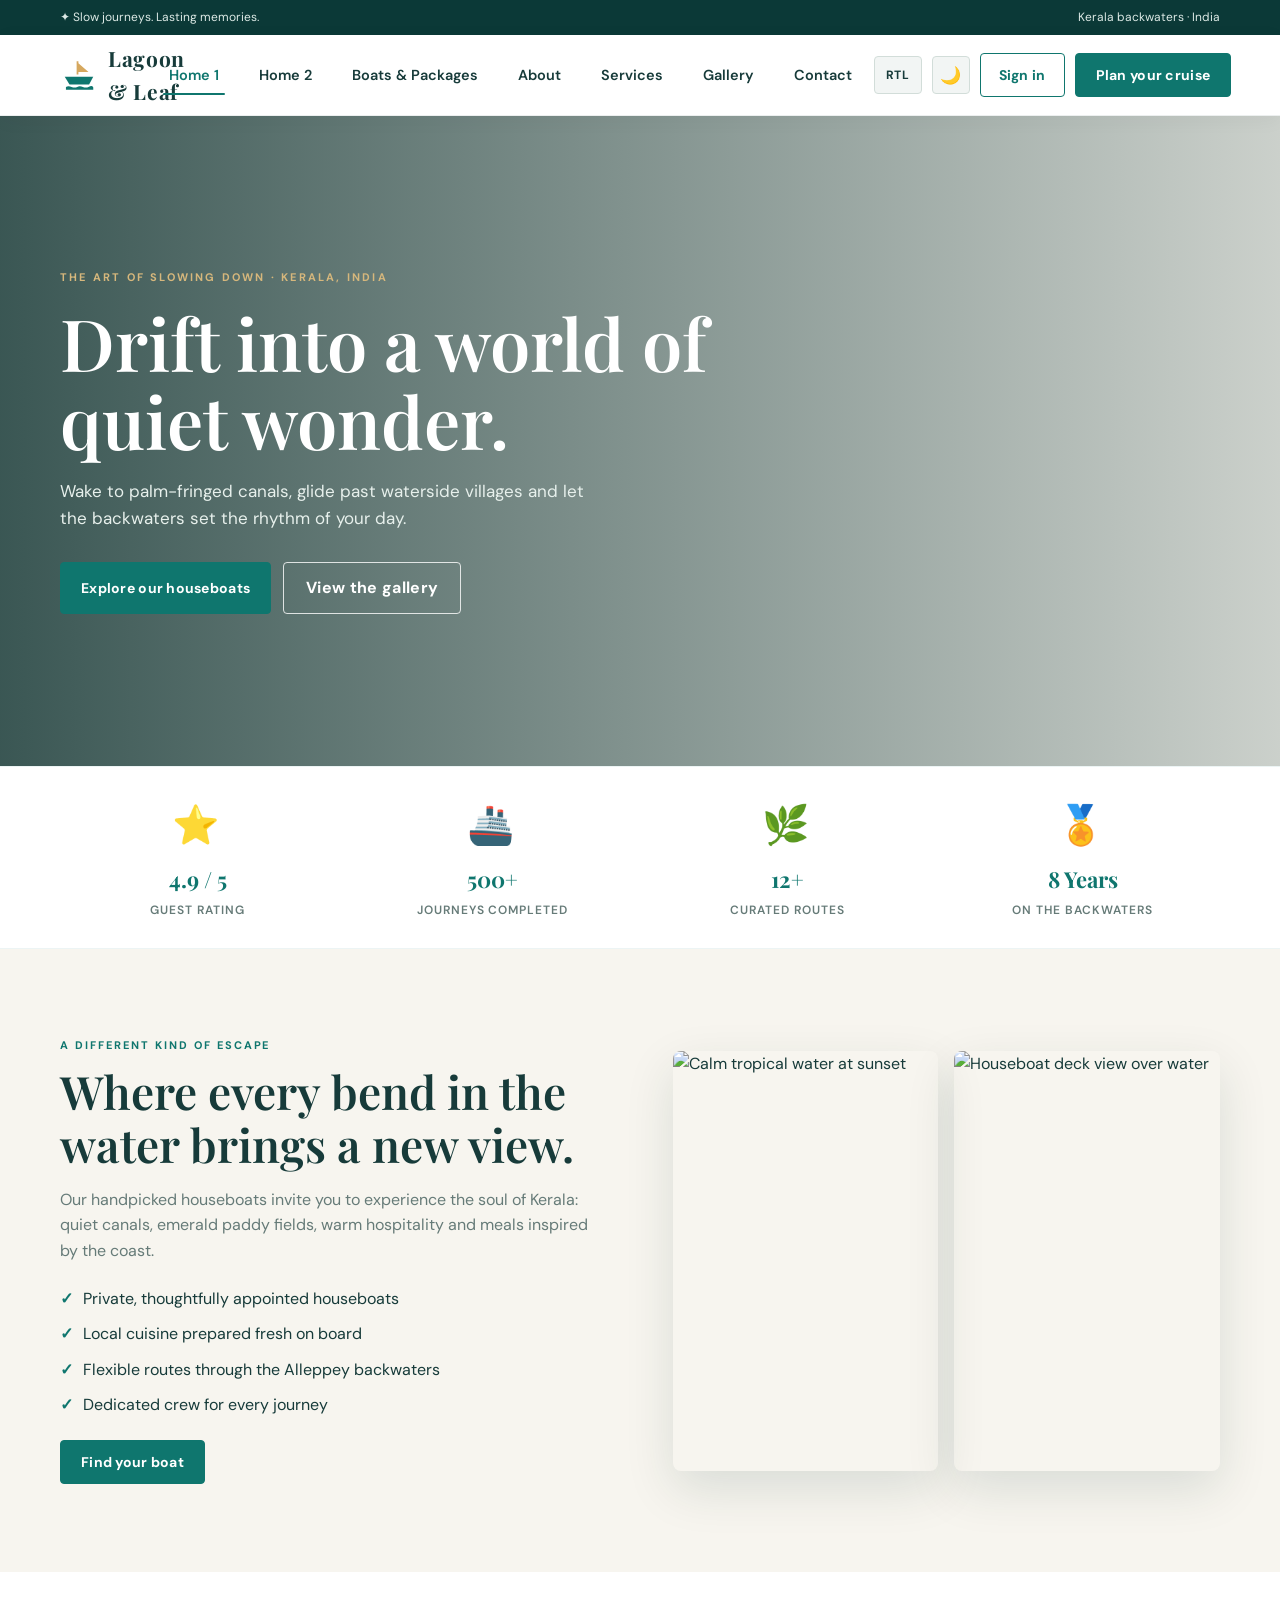
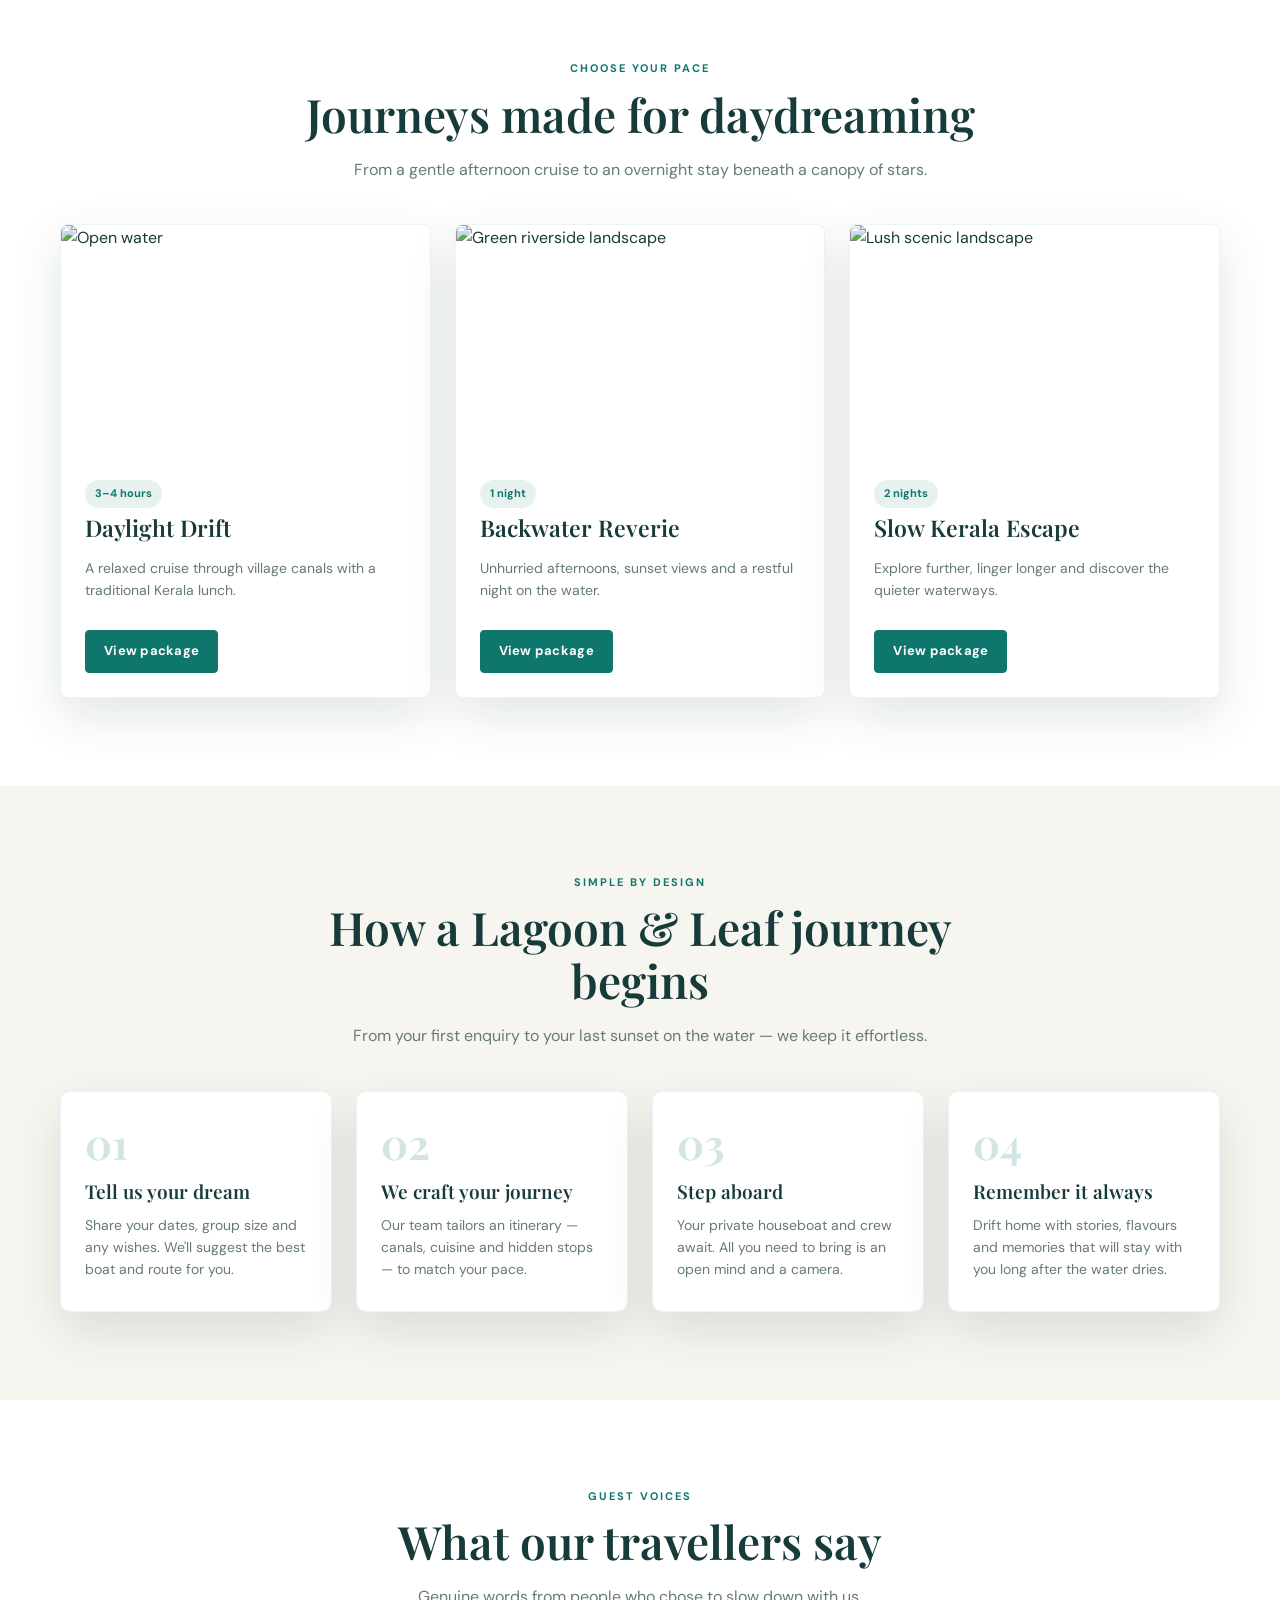
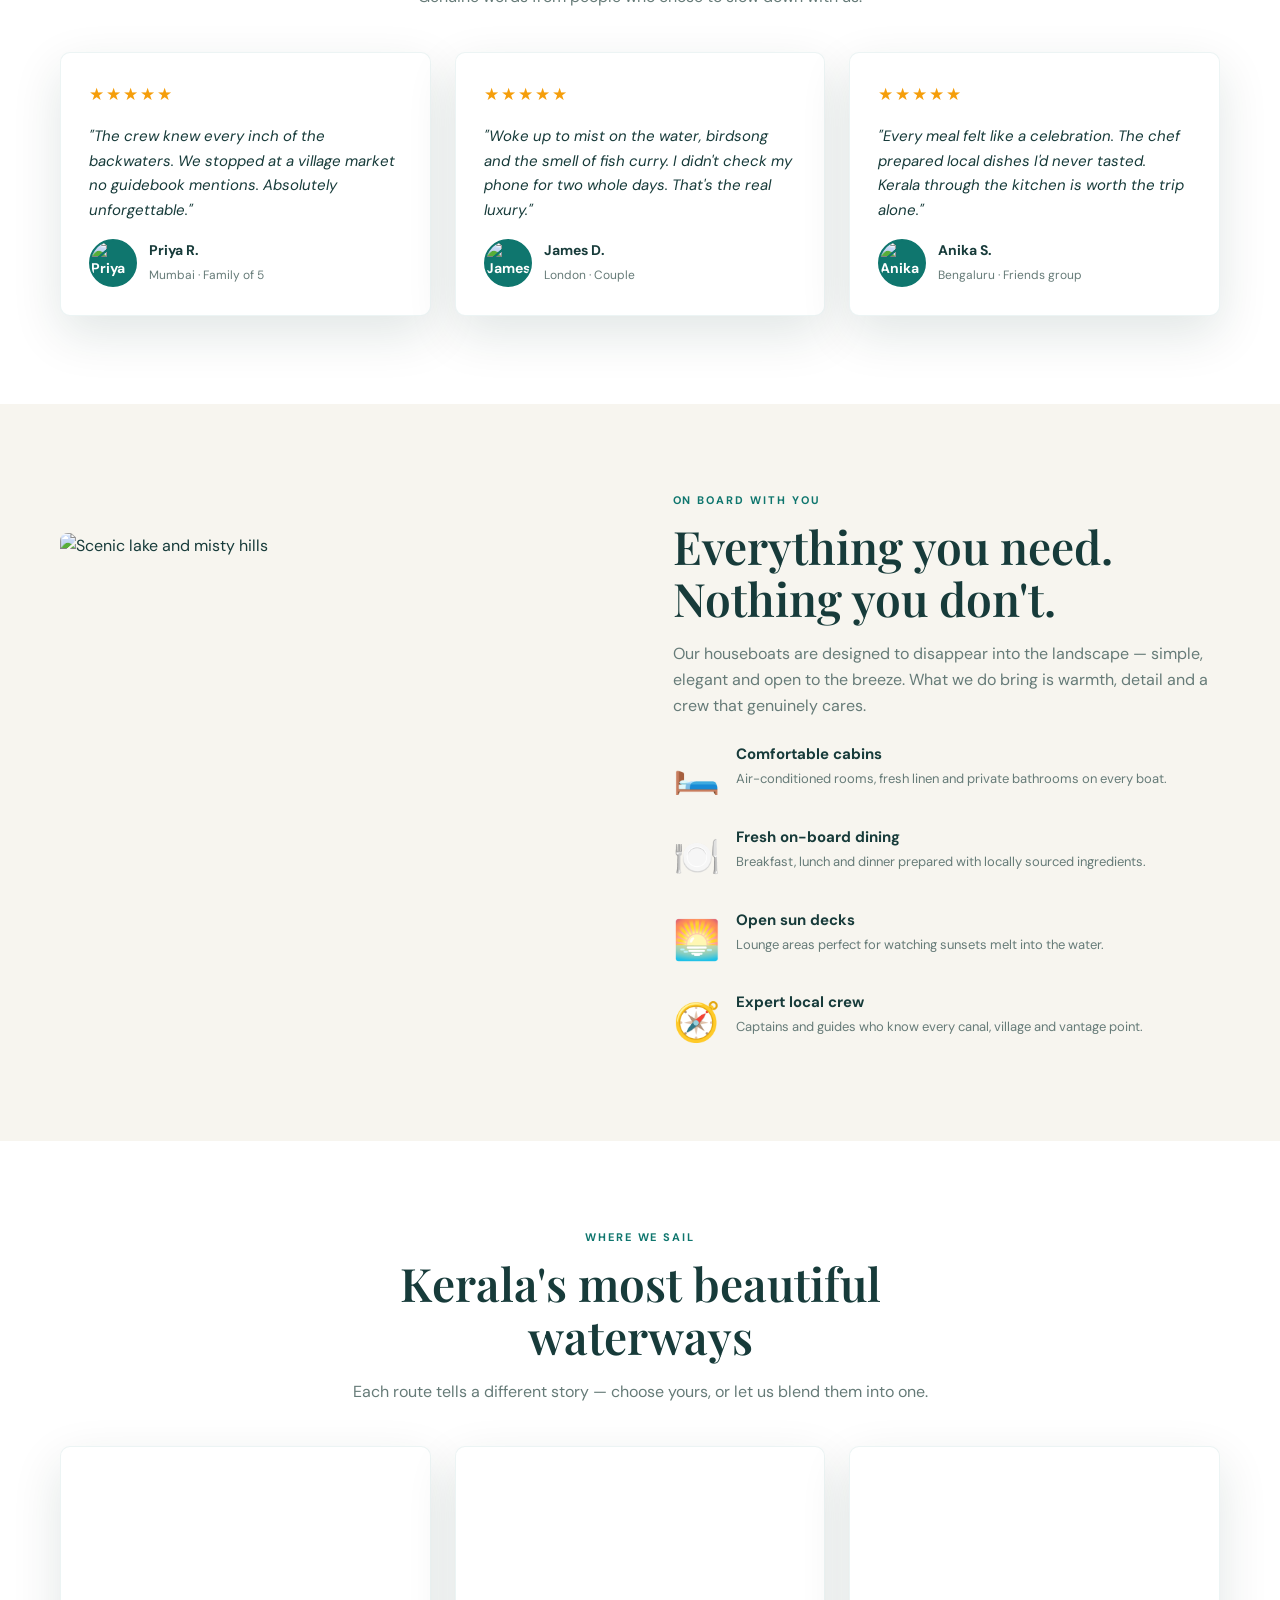
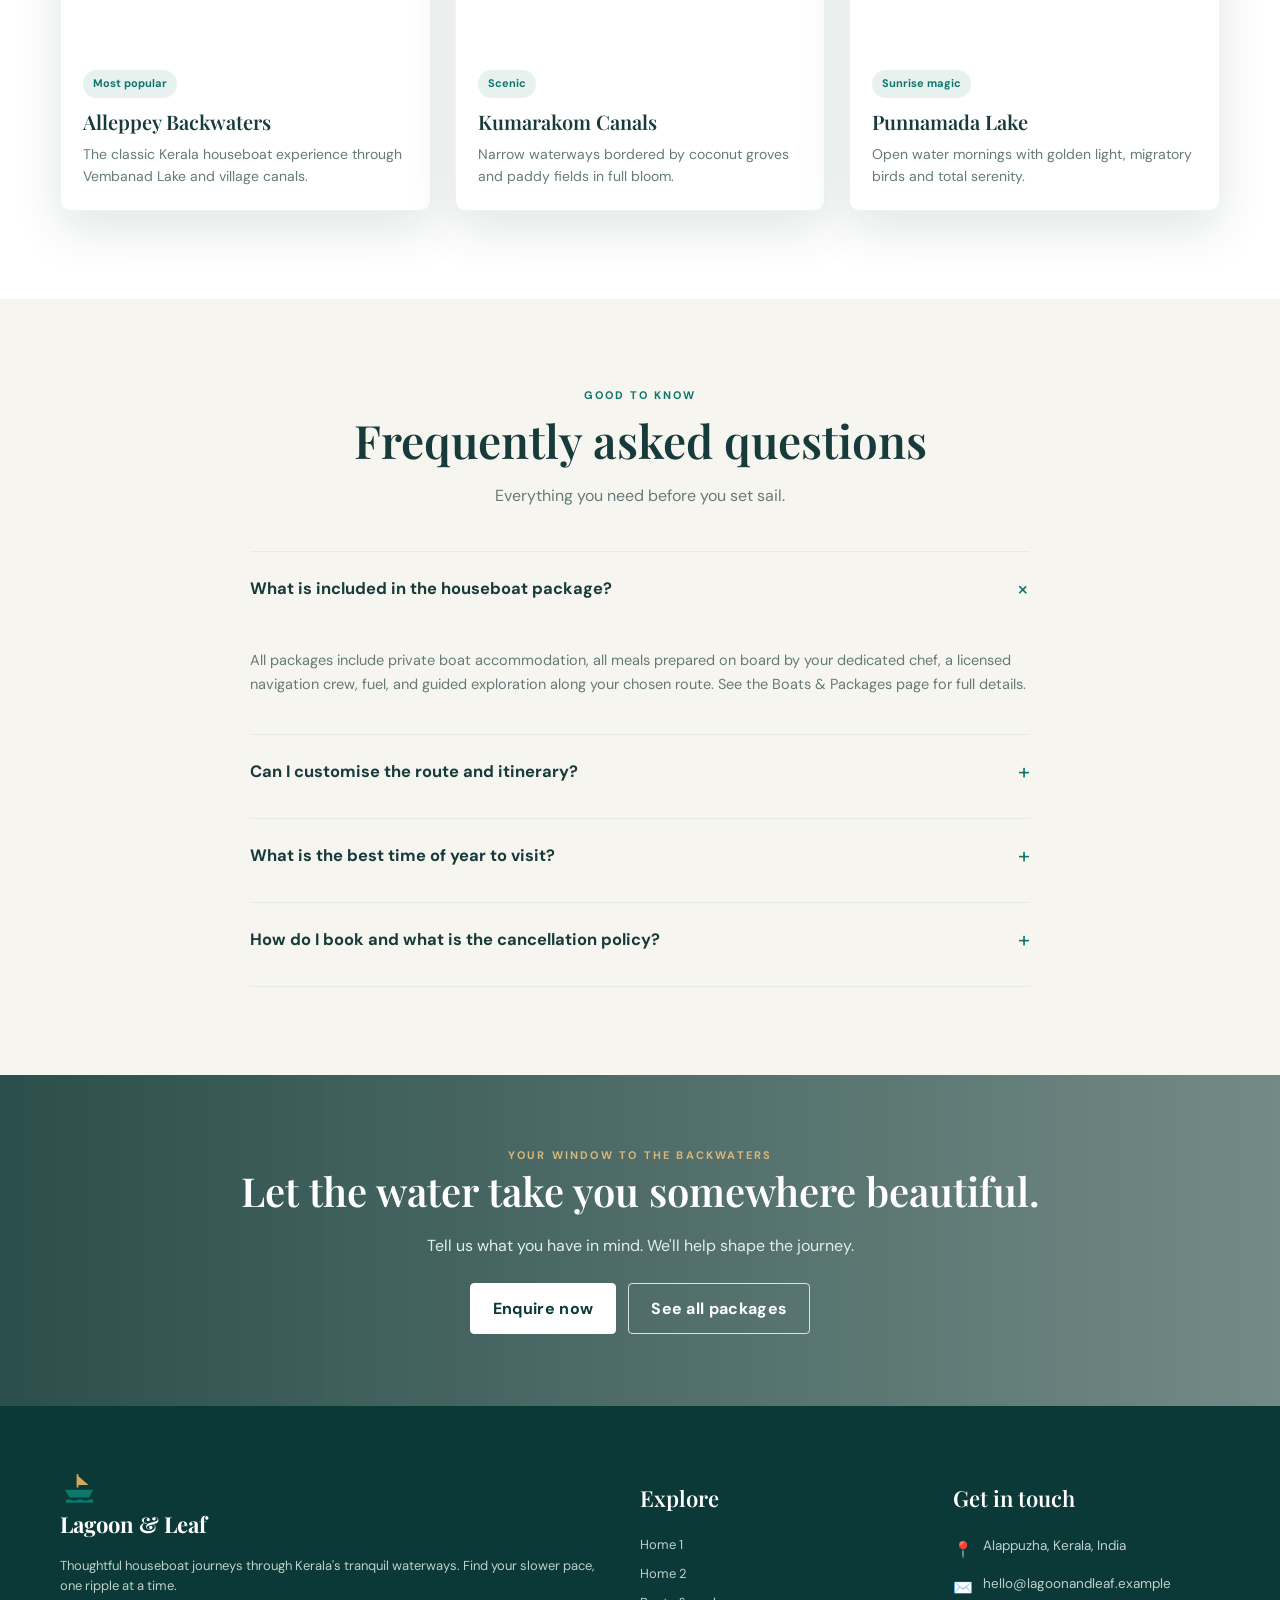
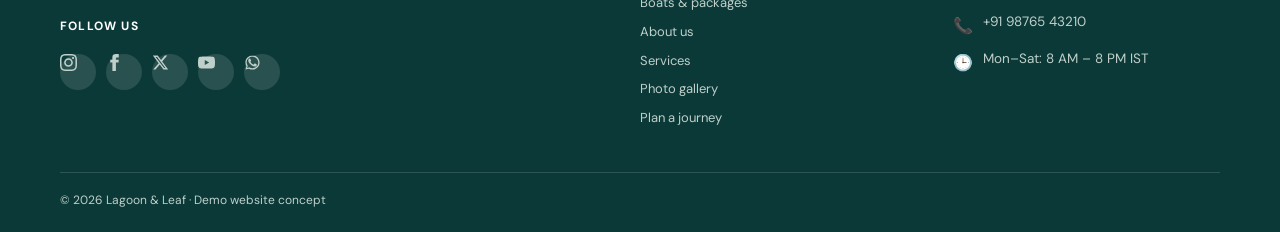
==== commit a942fb74: "Implement 31-point overhaul: About and Services pages, auth polish, image replacements, FAQ accordio" ====
--- a/index.html
+++ b/index.html
@@ -5,6 +5,7 @@
   <meta name="viewport" content="width=device-width, initial-scale=1">
   <meta name="description" content="Serene Kerala houseboat journeys — Lagoon &amp; Leaf">
   <title>Home 1 | Lagoon &amp; Leaf</title>
+  <link rel="icon" type="image/svg+xml" href="assets/boat-mark.svg">
   <script>
     (function () {
       var t = localStorage.getItem('lagoon_theme');
@@ -36,6 +37,8 @@
         <a class="navlink active" href="index.html">Home 1</a>
         <a class="navlink" href="Home2.html">Home 2</a>
         <a class="navlink" href="boats.html">Boats &amp; Packages</a>
+        <a class="navlink" href="about.html">About</a>
+        <a class="navlink" href="services.html">Services</a>
         <a class="navlink" href="gallery.html">Gallery</a>
         <a class="navlink" href="contact.html">Contact</a>
         <div class="mobile-actions">
@@ -104,7 +107,7 @@
     </div>
   </section>
 
-  <!-- ABOUT SPLIT -->
+  <!-- ABOUT SPLIT WITH 2 IMAGES ON RIGHT -->
   <section class="section">
     <div class="container split">
       <div>
@@ -119,7 +122,10 @@
         </ul>
         <a class="btn" href="boats.html">Find your boat</a>
       </div>
-      <img src="https://images.unsplash.com/photo-1518837695005-2083093ee35b?auto=format&fit=crop&w=1000&q=85" alt="Calm tropical water at sunset">
+      <div class="split-images">
+        <img src="https://images.unsplash.com/photo-1518837695005-2083093ee35b?auto=format&fit=crop&w=800&q=85" alt="Calm tropical water at sunset">
+        <img src="https://images.unsplash.com/photo-1476514525535-07fb3b4ae5f1?auto=format&fit=crop&w=800&q=85" alt="Houseboat deck view over water">
+      </div>
     </div>
   </section>
 
@@ -196,7 +202,7 @@
     </div>
   </section>
 
-  <!-- TESTIMONIALS -->
+  <!-- TESTIMONIALS WITH AUTHOR IMAGES -->
   <section class="section white">
     <div class="container">
       <div class="section-head">
@@ -209,7 +215,9 @@
           <div class="stars">★★★★★</div>
           <p class="testimonial-text">"The crew knew every inch of the backwaters. We stopped at a village market no guidebook mentions. Absolutely unforgettable."</p>
           <div class="testimonial-author">
-            <div class="author-avatar">PR</div>
+            <div class="author-avatar">
+              <img src="https://images.unsplash.com/photo-1534528741775-53994a69daeb?auto=format&fit=crop&w=150&h=150&q=80" alt="Priya R.">
+            </div>
             <div>
               <strong>Priya R.</strong>
               <span>Mumbai · Family of 5</span>
@@ -220,7 +228,9 @@
           <div class="stars">★★★★★</div>
           <p class="testimonial-text">"Woke up to mist on the water, birdsong and the smell of fish curry. I didn't check my phone for two whole days. That's the real luxury."</p>
           <div class="testimonial-author">
-            <div class="author-avatar">JD</div>
+            <div class="author-avatar">
+              <img src="https://images.unsplash.com/photo-1507003211169-0a1dd7228f2d?auto=format&fit=crop&w=150&h=150&q=80" alt="James D.">
+            </div>
             <div>
               <strong>James D.</strong>
               <span>London · Couple</span>
@@ -231,7 +241,9 @@
           <div class="stars">★★★★★</div>
           <p class="testimonial-text">"Every meal felt like a celebration. The chef prepared local dishes I'd never tasted. Kerala through the kitchen is worth the trip alone."</p>
           <div class="testimonial-author">
-            <div class="author-avatar">AS</div>
+            <div class="author-avatar">
+              <img src="https://images.unsplash.com/photo-1517841905240-472988babdf9?auto=format&fit=crop&w=150&h=150&q=80" alt="Anika S.">
+            </div>
             <div>
               <strong>Anika S.</strong>
               <span>Bengaluru · Friends group</span>
@@ -321,7 +333,7 @@
     </div>
   </section>
 
-  <!-- FAQ -->
+  <!-- FAQ WITH INTERACTIVE DROPDOWN -->
   <section class="section">
     <div class="container">
       <div class="section-head">
@@ -330,21 +342,41 @@
         <p>Everything you need before you set sail.</p>
       </div>
       <div class="faq-list">
+        <div class="faq-item open">
+          <button type="button" class="faq-q" aria-expanded="true">
+            <span>What is included in the houseboat package?</span>
+            <span class="faq-icon">+</span>
+          </button>
+          <div class="faq-a">
+            <p>All packages include private boat accommodation, all meals prepared on board by your dedicated chef, a licensed navigation crew, fuel, and guided exploration along your chosen route. See the Boats &amp; Packages page for full details.</p>
+          </div>
+        </div>
         <div class="faq-item">
-          <div class="faq-q">What is included in the houseboat package?</div>
-          <div class="faq-a">All packages include accommodation, all meals prepared on board, a dedicated crew, and guided navigation along your chosen route. Specific inclusions vary by package — see the Boats &amp; Packages page for full details.</div>
+          <button type="button" class="faq-q" aria-expanded="false">
+            <span>Can I customise the route and itinerary?</span>
+            <span class="faq-icon">+</span>
+          </button>
+          <div class="faq-a">
+            <p>Absolutely. Our routes are flexible starting points, not rigid tracks. Tell us your interests — photography, birding, artisanal village visits, or secluded sunset anchorages — and we will tailor your day around them.</p>
+          </div>
         </div>
         <div class="faq-item">
-          <div class="faq-q">Can I customise the route and itinerary?</div>
-          <div class="faq-a">Absolutely. Our routes are starting points, not fixed tracks. Tell us your interests — wildlife, local markets, photography spots, quiet anchorages — and we'll build a day around them.</div>
+          <button type="button" class="faq-q" aria-expanded="false">
+            <span>What is the best time of year to visit?</span>
+            <span class="faq-icon">+</span>
+          </button>
+          <div class="faq-a">
+            <p>October through March provides the most pleasant weather with gentle breezes and calm waters. The monsoon season (June–August) offers a dramatic, lush, and romantic Kerala experience for lovers of rain.</p>
+          </div>
         </div>
         <div class="faq-item">
-          <div class="faq-q">What is the best time of year to visit?</div>
-          <div class="faq-a">October through March offers the most comfortable conditions — warm days, calm waters and clear skies. The monsoon season (June–August) has its own dramatic beauty if you enjoy the rains.</div>
-        </div>
-        <div class="faq-item">
-          <div class="faq-q">How do I book and what is the cancellation policy?</div>
-          <div class="faq-a">Use the Contact page or email us directly to place a booking enquiry. We'll confirm availability and walk you through payment and cancellation terms before any commitment is made.</div>
+          <button type="button" class="faq-q" aria-expanded="false">
+            <span>How do I book and what is the cancellation policy?</span>
+            <span class="faq-icon">+</span>
+          </button>
+          <div class="faq-a">
+            <p>Use our online Enquiry form or contact us via WhatsApp or phone. We will confirm availability and share transparent payment milestones. Bookings can be rescheduled with 7 days' advance notice free of charge.</p>
+          </div>
         </div>
       </div>
     </div>
@@ -368,24 +400,38 @@
     <div class="container">
       <div class="footer-grid">
         <div>
-          <a class="brand" href="index.html">
+          <a class="footer-brand" href="index.html">
             <img src="assets/boat-mark.svg" alt="Lagoon &amp; Leaf Logo">
             <span>Lagoon &amp; Leaf</span>
           </a>
           <p>Thoughtful houseboat journeys through Kerala's tranquil waterways. Find your slower pace, one ripple at a time.</p>
+          <div class="footer-social-wrap">
+            <h4>Follow Us</h4>
+            <div class="footer-social-icons">
+              <a class="footer-social-btn" href="#" aria-label="Instagram"><svg viewBox="0 0 24 24"><path d="M12 2.163c3.204 0 3.584.012 4.85.07 3.252.148 4.771 1.691 4.919 4.919.058 1.265.069 1.645.069 4.849 0 3.205-.012 3.584-.069 4.849-.149 3.225-1.664 4.771-4.919 4.919-1.266.058-1.644.07-4.85.07-3.204 0-3.584-.012-4.849-.07-3.26-.149-4.771-1.699-4.919-4.92-.058-1.265-.07-1.644-.07-4.849 0-3.204.013-3.583.07-4.849.149-3.227 1.664-4.771 4.919-4.919 1.266-.057 1.645-.069 4.849-.069zm0-2.163c-3.259 0-3.667.014-4.947.072-4.358.2-6.78 2.618-6.98 6.98-.059 1.281-.073 1.689-.073 4.948 0 3.259.014 3.668.072 4.948.2 4.358 2.618 6.78 6.98 6.98 1.281.058 1.689.072 4.948.072 3.259 0 3.668-.014 4.948-.072 4.354-.2 6.782-2.618 6.979-6.98.059-1.28.073-1.689.073-4.948 0-3.259-.014-3.667-.072-4.947-.196-4.354-2.617-6.78-6.979-6.98-1.281-.059-1.69-.073-4.949-.073zm0 5.838c-3.403 0-6.162 2.759-6.162 6.162s2.759 6.163 6.162 6.163 6.162-2.759 6.162-6.163c0-3.403-2.759-6.162-6.162-6.162zm0 10.162c-2.209 0-4-1.79-4-4 0-2.209 1.791-4 4-4s4 1.791 4 4c0 2.21-1.791 4-4 4zm6.406-11.845c-.796 0-1.441.645-1.441 1.44s.645 1.44 1.441 1.44c.795 0 1.439-.645 1.439-1.44s-.644-1.44-1.439-1.44z"/></svg></a>
+              <a class="footer-social-btn" href="#" aria-label="Facebook"><svg viewBox="0 0 24 24"><path d="M9 8H6v4h3v12h5V12h3.642L18 8h-4V6.333C14 5.374 14.5 5 15.667 5H18V0h-3.808C10.592 0 9 1.583 9 4.615V8z"/></svg></a>
+              <a class="footer-social-btn" href="#" aria-label="Twitter"><svg viewBox="0 0 24 24"><path d="M18.244 2.25h3.308l-7.227 8.26 8.502 11.24H16.17l-5.214-6.817L4.99 21.75H1.68l7.73-8.835L1.254 2.25H8.08l4.713 6.231zm-1.161 17.52h1.833L7.084 4.126H5.117z"/></svg></a>
+              <a class="footer-social-btn" href="#" aria-label="YouTube"><svg viewBox="0 0 24 24"><path d="M23.498 6.186a3.016 3.016 0 0 0-2.122-2.136C19.505 3.545 12 3.545 12 3.545s-7.505 0-9.377.505A3.017 3.017 0 0 0 .502 6.186C0 8.07 0 12 0 12s0 3.93.502 5.814a3.016 3.016 0 0 0 2.122 2.136c1.871.505 9.376.505 9.376.505s7.505 0 9.377-.505a3.015 3.015 0 0 0 2.122-2.136C24 15.93 24 12 24 12s0-3.93-.502-5.814zM9.545 15.568V8.432L15.818 12l-6.273 3.568z"/></svg></a>
+              <a class="footer-social-btn" href="https://wa.me/919876543210" aria-label="WhatsApp"><svg viewBox="0 0 24 24"><path d="M17.472 14.382c-.297-.149-1.758-.867-2.03-.967-.273-.099-.471-.148-.67.15-.197.297-.767.966-.94 1.164-.173.199-.347.223-.644.075-.297-.15-1.255-.463-2.39-1.475-.883-.788-1.48-1.761-1.653-2.059-.173-.297-.018-.458.13-.606.134-.133.298-.347.446-.52.149-.174.198-.298.298-.497.099-.198.05-.371-.025-.52-.075-.149-.669-1.612-.916-2.207-.242-.579-.487-.5-.669-.51-.173-.008-.371-.01-.57-.01-.198 0-.52.074-.792.372-.272.297-1.04 1.016-1.04 2.479 0 1.462 1.065 2.875 1.213 3.074.149.198 2.096 3.2 5.077 4.487.709.306 1.262.489 1.694.625.712.227 1.36.195 1.871.118.571-.085 1.758-.719 2.006-1.413.248-.694.248-1.289.173-1.413-.074-.124-.272-.198-.57-.347zM12 2C6.477 2 2 6.477 2 12c0 1.89.525 3.66 1.438 5.168L2.016 22l4.978-1.306A9.952 9.952 0 0 0 12 22c5.523 0 10-4.477 10-10S17.521 2 11.998 2zm0 18.182a8.17 8.17 0 0 1-4.164-1.141l-.298-.177-3.09.81.825-3.015-.194-.309A8.126 8.126 0 0 1 3.818 12c0-4.51 3.67-8.182 8.18-8.182S20.18 7.49 20.18 12s-3.67 8.182-8.182 8.182z"/></svg></a>
+            </div>
+          </div>
         </div>
         <div>
           <h3>Explore</h3>
           <a href="index.html">Home 1</a>
           <a href="Home2.html">Home 2</a>
           <a href="boats.html">Boats &amp; packages</a>
+          <a href="about.html">About us</a>
+          <a href="services.html">Services</a>
           <a href="gallery.html">Photo gallery</a>
           <a href="contact.html">Plan a journey</a>
         </div>
         <div>
           <h3>Get in touch</h3>
-          <p>Alappuzha, Kerala, India</p>
-          <p>hello@lagoonandleaf.example<br>+91 98765 43210</p>
+          <div class="footer-contact-item"><span class="footer-contact-icon">📍</span><span>Alappuzha, Kerala, India</span></div>
+          <div class="footer-contact-item"><span class="footer-contact-icon">✉️</span><span>hello@lagoonandleaf.example</span></div>
+          <div class="footer-contact-item"><span class="footer-contact-icon">📞</span><span>+91 98765 43210</span></div>
+          <div class="footer-contact-item"><span class="footer-contact-icon">🕒</span><span>Mon–Sat: 8 AM – 8 PM IST</span></div>
         </div>
       </div>
       <div class="copyright">© <span data-year></span> Lagoon &amp; Leaf · Demo website concept</div>
--- a/assets/style.css
+++ b/assets/style.css
@@ -1861,3 +1861,472 @@
   .comparison-table th, .comparison-table td { padding: 10px 12px; }
   .auth-panel-inner { padding: 32px 24px; }
 }
+
+
+/* ==========================================================================
+   FIXES & ENHANCEMENTS (31 Points Checklist)
+   ========================================================================== */
+
+/* Point 5, 7, 13, 19, 20: High-contrast visible text for buttons & tabs in dark theme */
+[data-theme="dark"] .btn:not(.btn-signin):not(.outline):not(.light),
+[data-theme="dark"] .btn-cruise,
+[data-theme="dark"] .hero .btn:first-child {
+  background: var(--teal) !important;
+  border-color: var(--teal) !important;
+  color: #ffffff !important;
+}
+[data-theme="dark"] .btn:not(.btn-signin):not(.outline):not(.light):hover,
+[data-theme="dark"] .btn-cruise:hover,
+[data-theme="dark"] .hero .btn:first-child:hover {
+  background: #0d9488 !important;
+  border-color: #0d9488 !important;
+  color: #ffffff !important;
+}
+[data-theme="dark"] .btn.light {
+  background: #ffffff !important;
+  color: #0b3937 !important;
+}
+[data-theme="dark"] .navlink.active {
+  color: #2dd4bf !important;
+  font-weight: 700;
+}
+
+/* Point 8: Page Hero Centered Alignment for all devices (768, 1024, desktop) */
+.page-hero {
+  text-align: center;
+}
+.page-hero .container {
+  display: flex;
+  flex-direction: column;
+  align-items: center;
+  justify-content: center;
+  text-align: center;
+}
+.page-hero h1,
+.page-hero p,
+.page-hero .eyebrow {
+  text-align: center;
+  margin-left: auto;
+  margin-right: auto;
+}
+
+/* Point 9: Larger icon sizes in Home 1 and Boats pages */
+.trust-icon { font-size: 38px !important; }
+.feature-icon { font-size: 38px !important; }
+.amenity-icon { font-size: 44px !important; }
+.pillar-icon { font-size: 42px !important; }
+
+/* Point 12: Reduce tag outline length (fit content) */
+.tag {
+  display: inline-block !important;
+  width: fit-content !important;
+  max-width: max-content !important;
+  white-space: nowrap !important;
+}
+
+/* Point 14: Reduced image heights in gallery page across all devices */
+.gallery-masonry img {
+  max-height: 250px;
+  object-fit: cover;
+  width: 100%;
+}
+.gallery img {
+  max-height: 240px;
+  object-fit: cover;
+}
+.gallery-feature-img {
+  min-height: 320px !important;
+  max-height: 360px !important;
+}
+
+/* Point 10: Category Tabs for Packages Page */
+.cat-tabs-wrap {
+  display: flex;
+  justify-content: center;
+  align-items: center;
+  gap: 12px;
+  margin: 0 auto 36px;
+  flex-wrap: wrap;
+}
+.cat-tab-btn {
+  padding: 10px 22px;
+  border-radius: 30px;
+  border: 1.5px solid var(--card-border);
+  background: var(--card-bg);
+  color: var(--text-main);
+  font: 600 13.5px 'DM Sans', sans-serif;
+  cursor: pointer;
+  transition: all 0.2s ease;
+}
+.cat-tab-btn:hover {
+  border-color: var(--teal);
+  color: var(--teal);
+}
+.cat-tab-btn.active {
+  background: var(--teal) !important;
+  border-color: var(--teal) !important;
+  color: #ffffff !important;
+  box-shadow: 0 4px 12px rgba(15, 118, 110, 0.25);
+}
+
+/* Point 2: FAQ Accordion Dropdown */
+.faq-item {
+  border-bottom: 1px solid var(--card-border);
+  padding: 0;
+  transition: all 0.2s ease;
+}
+.faq-q {
+  width: 100%;
+  display: flex;
+  justify-content: space-between;
+  align-items: center;
+  padding: 22px 0;
+  background: none;
+  border: none;
+  font: 700 16.5px 'DM Sans', sans-serif;
+  color: var(--text-main);
+  text-align: left;
+  cursor: pointer;
+  transition: color 0.2s ease;
+}
+html[dir="rtl"] .faq-q {
+  text-align: right;
+}
+.faq-q:hover {
+  color: var(--teal);
+}
+.faq-icon {
+  font-size: 22px;
+  font-weight: 400;
+  color: var(--teal);
+  transition: transform 0.25s ease;
+  flex-shrink: 0;
+  margin-left: 14px;
+}
+html[dir="rtl"] .faq-icon {
+  margin-left: 0;
+  margin-right: 14px;
+}
+.faq-item.open .faq-icon {
+  transform: rotate(45deg);
+}
+.faq-a {
+  max-height: 0;
+  overflow: hidden;
+  opacity: 0;
+  transition: max-height 0.3s ease, opacity 0.25s ease, padding 0.25s ease;
+  padding: 0;
+  font-size: 14.5px;
+  color: var(--text-muted);
+  line-height: 1.65;
+}
+.faq-item.open .faq-a {
+  max-height: 300px;
+  opacity: 1;
+  padding-bottom: 22px;
+}
+
+/* Point 3: Back to Top Button */
+.back-to-top {
+  position: fixed;
+  bottom: 28px;
+  right: 28px;
+  width: 46px;
+  height: 46px;
+  border-radius: 50%;
+  background: var(--teal);
+  color: #ffffff;
+  border: 0;
+  display: flex;
+  align-items: center;
+  justify-content: center;
+  cursor: pointer;
+  box-shadow: 0 4px 16px rgba(0, 0, 0, 0.25);
+  opacity: 0;
+  visibility: hidden;
+  transform: translateY(12px);
+  transition: all 0.25s ease;
+  z-index: 9999;
+}
+.back-to-top.visible {
+  opacity: 1;
+  visibility: visible;
+  transform: translateY(0);
+}
+.back-to-top:hover {
+  background: var(--deep);
+  transform: translateY(-2px);
+  box-shadow: 0 6px 20px rgba(0, 0, 0, 0.35);
+}
+html[dir="rtl"] .back-to-top {
+  right: auto;
+  left: 28px;
+}
+
+/* Point 4: Footer Brand & Logo arrangement + Social buttons + Contact Icons */
+.footer-brand {
+  display: inline-flex;
+  align-items: center;
+  gap: 12px;
+  margin-bottom: 16px;
+  text-decoration: none;
+}
+.footer-brand img {
+  width: 38px;
+  height: auto;
+}
+.footer-brand span {
+  font-family: 'Playfair Display', serif;
+  font-size: 22px;
+  font-weight: 700;
+  color: #ffffff;
+}
+.footer-contact-item {
+  display: flex;
+  align-items: flex-start;
+  gap: 10px;
+  margin: 10px 0;
+  font-size: 13.5px;
+  color: var(--footer-text);
+}
+.footer-contact-icon {
+  font-size: 16px;
+  flex-shrink: 0;
+  margin-top: 2px;
+}
+.footer-social-wrap {
+  margin-top: 20px;
+}
+.footer-social-wrap h4 {
+  font-size: 12px;
+  text-transform: uppercase;
+  letter-spacing: 0.1em;
+  color: #ffffff;
+  margin: 0 0 10px;
+}
+.footer-social-icons {
+  display: flex;
+  gap: 10px;
+  flex-wrap: wrap;
+}
+.footer-social-btn {
+  width: 36px;
+  height: 36px;
+  border-radius: 50%;
+  background: rgba(255, 255, 255, 0.12);
+  display: flex;
+  align-items: center;
+  justify-content: center;
+  color: #ffffff;
+  transition: all 0.2s ease;
+  text-decoration: none;
+}
+.footer-social-btn:hover {
+  background: var(--teal);
+  color: #ffffff;
+  transform: translateY(-2px);
+}
+.footer-social-btn svg {
+  width: 17px;
+  height: 17px;
+  fill: currentColor;
+}
+
+/* Point 6: Split Section with 2 Images on the Right Side */
+.split-images {
+  display: grid;
+  grid-template-columns: 1fr 1fr;
+  gap: 16px;
+  align-items: stretch;
+}
+.split-images img {
+  width: 100%;
+  height: 420px;
+  object-fit: cover;
+  border-radius: 8px;
+  box-shadow: var(--shadow);
+  transition: transform 0.25s ease;
+}
+.split-images img:hover {
+  transform: scale(1.02);
+}
+@media (max-width: 600px) {
+  .split-images {
+    grid-template-columns: 1fr;
+  }
+  .split-images img {
+    height: 240px;
+  }
+}
+
+/* Point 1: Author image icon for testimonials */
+.author-avatar {
+  width: 48px !important;
+  height: 48px !important;
+  border-radius: 50% !important;
+  overflow: hidden !important;
+  flex-shrink: 0;
+  border: 2px solid var(--teal);
+}
+.author-avatar img {
+  width: 100%;
+  height: 100%;
+  object-fit: cover;
+  display: block;
+}
+
+/* Points 21, 22, 23, 24, 25: Authentication Page Improvements */
+.auth-panel-inner {
+  text-align: center;
+  position: relative;
+}
+.auth-panel-inner .brand {
+  justify-content: center;
+  margin: 0 auto 20px;
+}
+.auth-panel-inner h1 {
+  text-align: center;
+}
+.auth-panel-inner p.auth-subtitle,
+.auth-panel-inner > p {
+  text-align: center;
+}
+.auth-social-buttons {
+  display: flex;
+  flex-direction: column;
+  gap: 10px;
+  margin: 22px 0 20px;
+}
+.auth-social-btn {
+  display: flex;
+  align-items: center;
+  justify-content: center;
+  gap: 10px;
+  width: 100%;
+  padding: 11px 16px;
+  border-radius: 6px;
+  border: 1px solid var(--card-border);
+  background: var(--bg-surface-alt);
+  color: var(--text-main);
+  font: 600 13.5px 'DM Sans', sans-serif;
+  cursor: pointer;
+  transition: all 0.2s ease;
+  text-decoration: none;
+}
+.auth-social-btn:hover {
+  border-color: var(--teal);
+  background: var(--tag-bg);
+}
+.auth-social-btn svg {
+  width: 18px;
+  height: 18px;
+  flex-shrink: 0;
+}
+.auth-divider {
+  display: flex;
+  align-items: center;
+  gap: 14px;
+  margin: 18px 0;
+  color: var(--text-muted);
+  font-size: 12px;
+  font-weight: 600;
+  text-transform: uppercase;
+  letter-spacing: 0.05em;
+}
+.auth-divider::before,
+.auth-divider::after {
+  content: '';
+  flex: 1;
+  height: 1px;
+  background: var(--card-border);
+}
+.auth-checkbox-wrap {
+  display: flex;
+  align-items: flex-start;
+  gap: 10px;
+  margin: 16px 0 8px;
+  text-align: left;
+  font-size: 12.5px;
+  color: var(--text-muted);
+}
+html[dir="rtl"] .auth-checkbox-wrap {
+  text-align: right;
+}
+.auth-checkbox-wrap input[type="checkbox"] {
+  width: auto;
+  margin-top: 3px;
+  cursor: pointer;
+}
+.auth-checkbox-wrap a {
+  color: var(--teal);
+  font-weight: 600;
+}
+
+/* Point 26: 1024px Navbar Layout */
+@media (min-width: 861px) and (max-width: 1160px) {
+  .navinner {
+    display: flex !important;
+    justify-content: space-between !important;
+    align-items: center !important;
+    gap: 10px !important;
+    height: 74px !important;
+  }
+  .brand span {
+    font-size: 17px !important;
+  }
+  .brand img {
+    width: 32px !important;
+  }
+  .navlinks {
+    gap: 12px !important;
+    font-size: 13px !important;
+    flex: 1 !important;
+    justify-content: center !important;
+  }
+  .navlink {
+    padding: 6px 3px !important;
+  }
+  .nav-actions {
+    gap: 6px !important;
+  }
+  .btn-signin,
+  .btn-cruise {
+    padding: 8px 12px !important;
+    font-size: 12.5px !important;
+  }
+  .nav-btn {
+    height: 34px !important;
+    padding: 0 8px !important;
+  }
+  .nav-btn-theme {
+    width: 34px !important;
+    font-size: 14px !important;
+  }
+}
+
+/* Point 27, 28, 30: Last Card Aligned in Center in 768px for Home 1, Home 2, Boats */
+@media (max-width: 860px) and (min-width: 601px) {
+  .grid3 > :last-child:nth-child(odd) {
+    grid-column: 1 / -1 !important;
+    max-width: 480px !important;
+    margin-left: auto !important;
+    margin-right: auto !important;
+    width: 100% !important;
+  }
+}
+
+/* Point 29: Arrange cards one by one in mobile view in Home 2 */
+@media (max-width: 600px) {
+  .home2 .grid3,
+  .home2 .grid2,
+  .home2 .seasons-grid,
+  .home2 .experience-grid {
+    grid-template-columns: 1fr !important;
+  }
+  .seasons-grid {
+    grid-template-columns: 1fr !important;
+  }
+  .exp-card {
+    grid-column: 1 !important;
+  }
+}
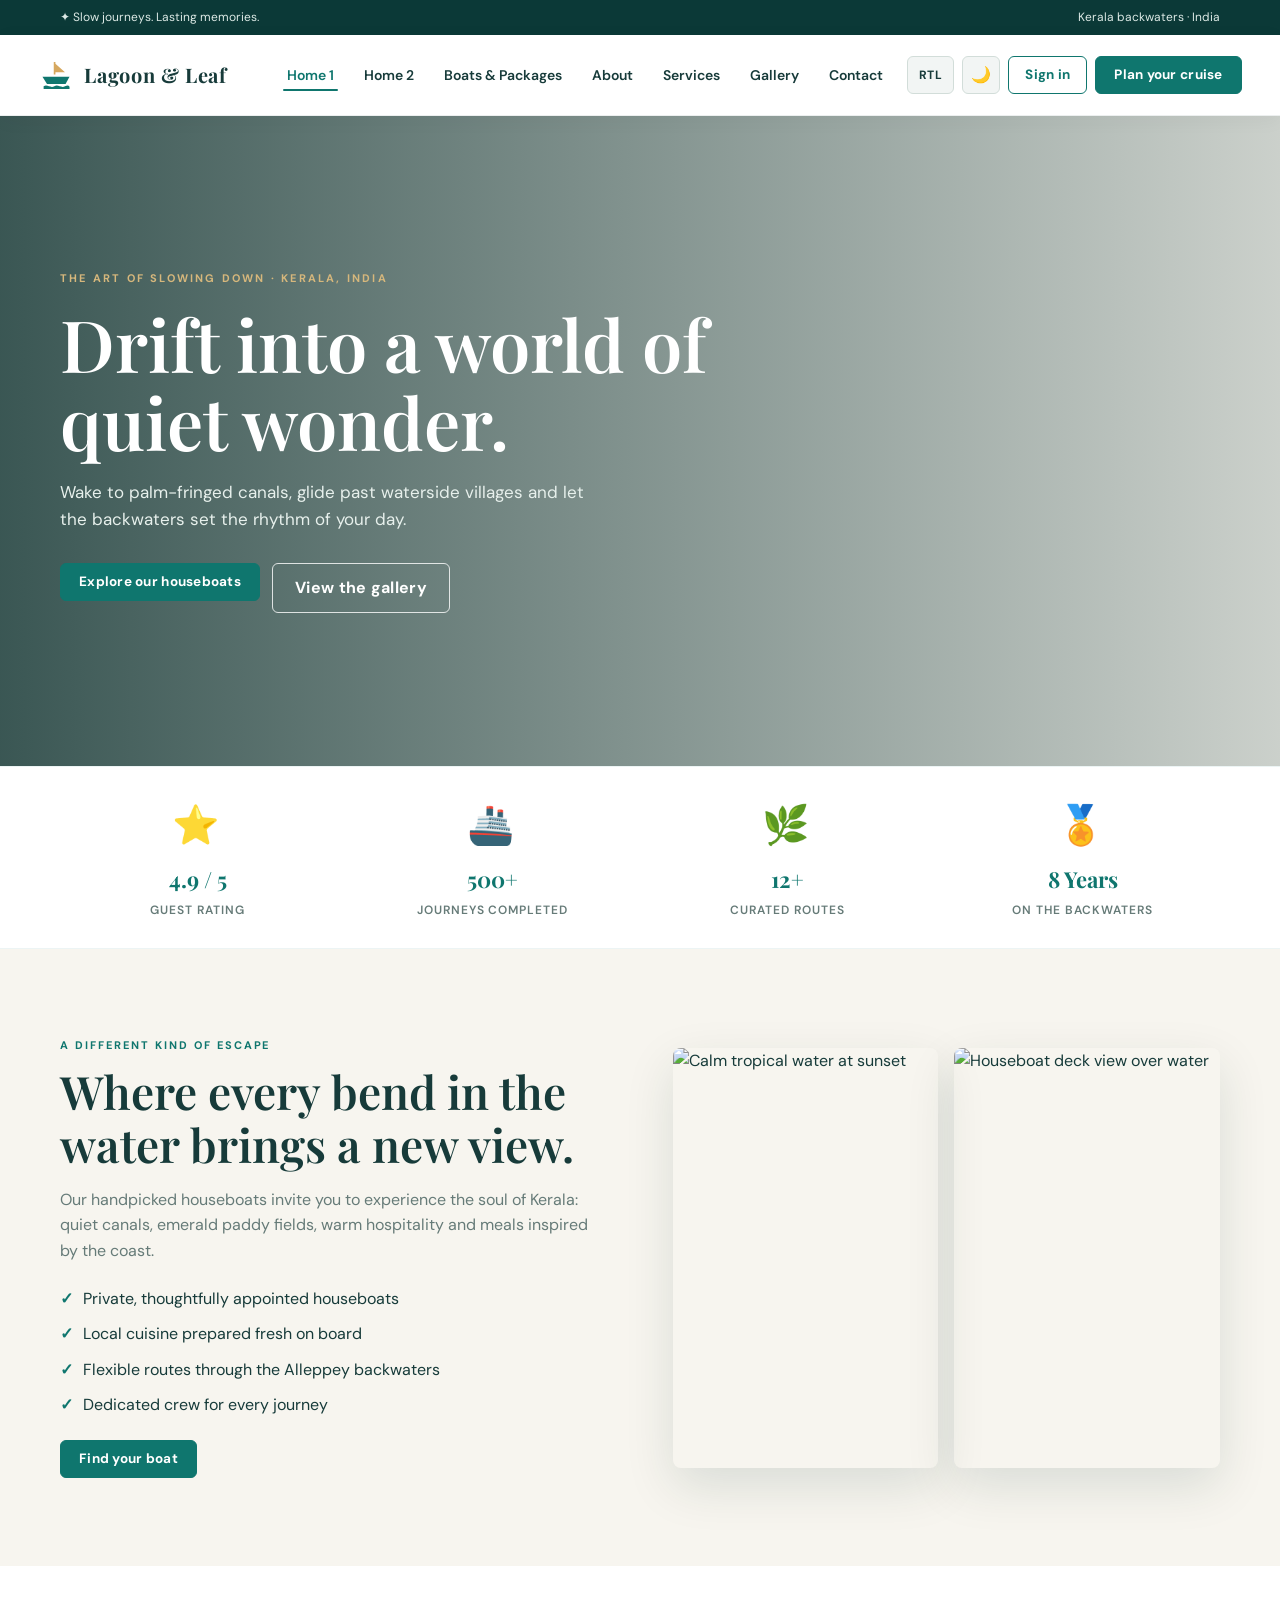
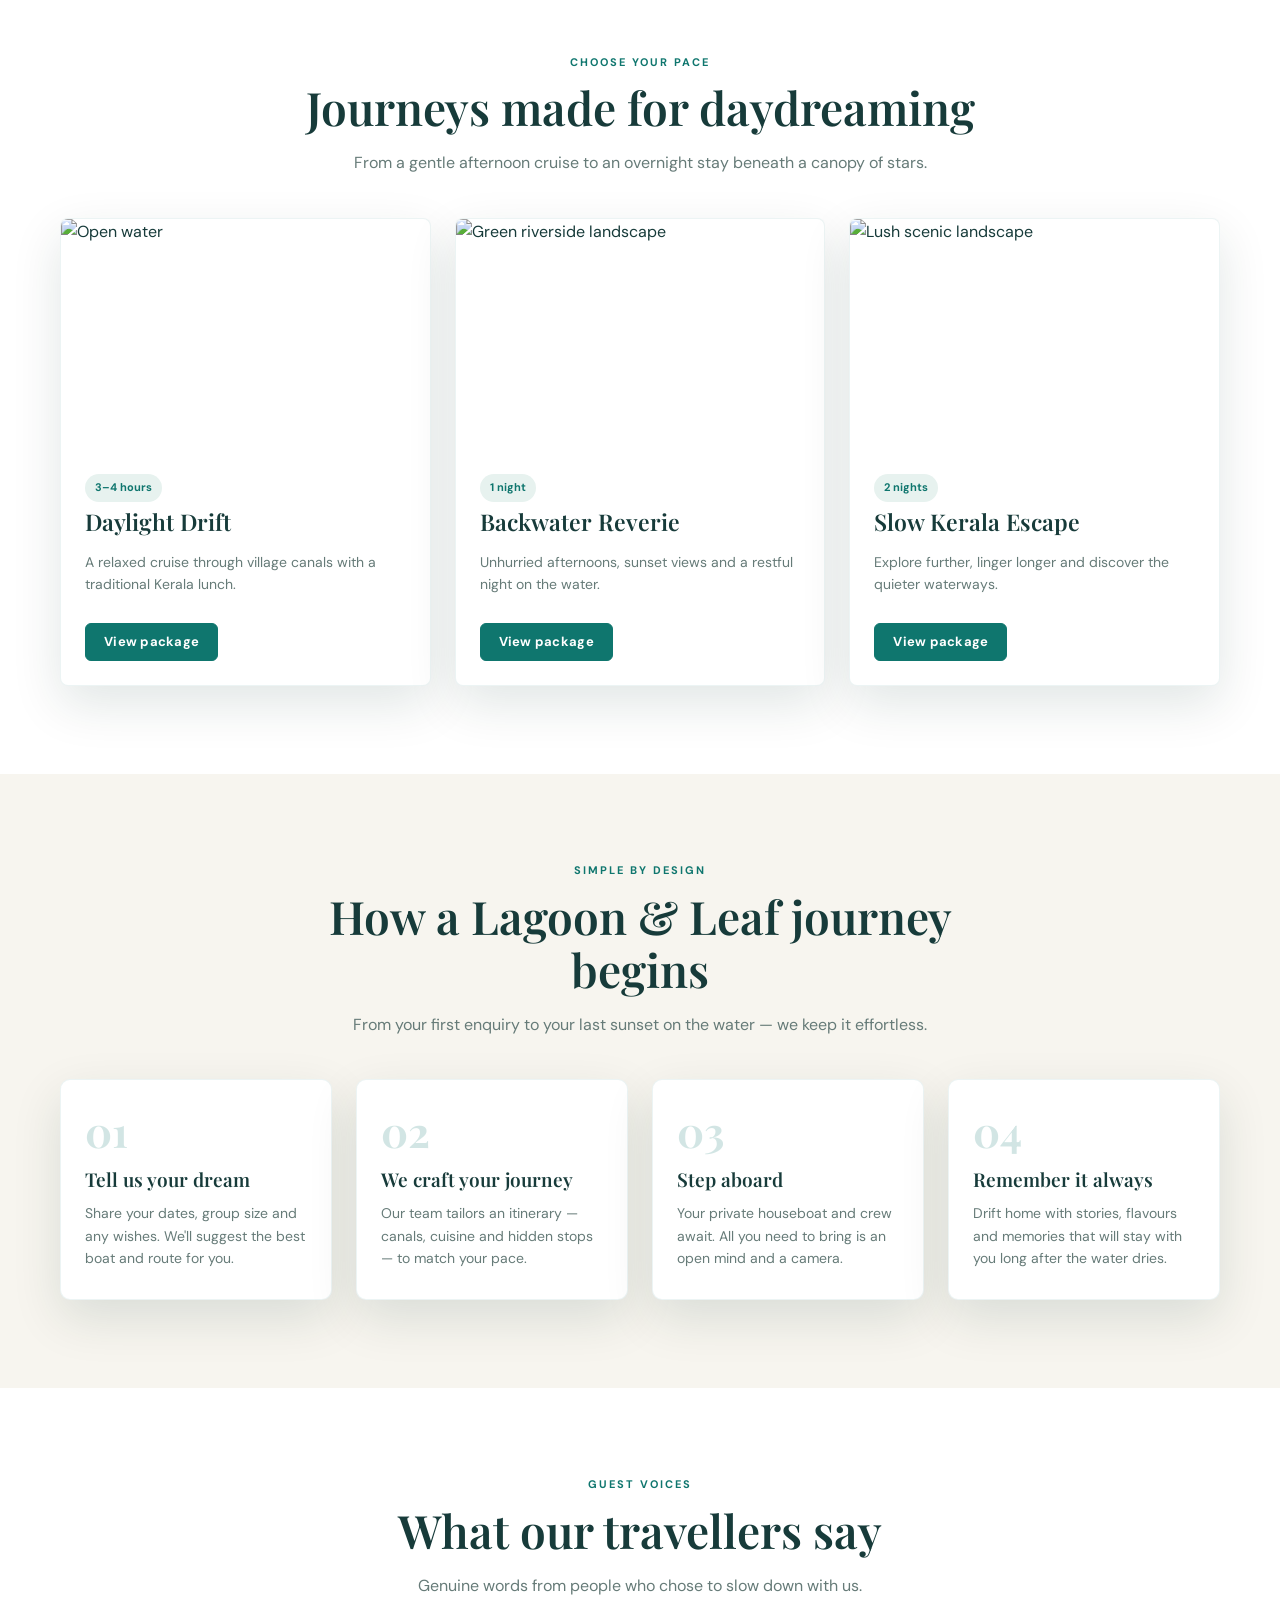
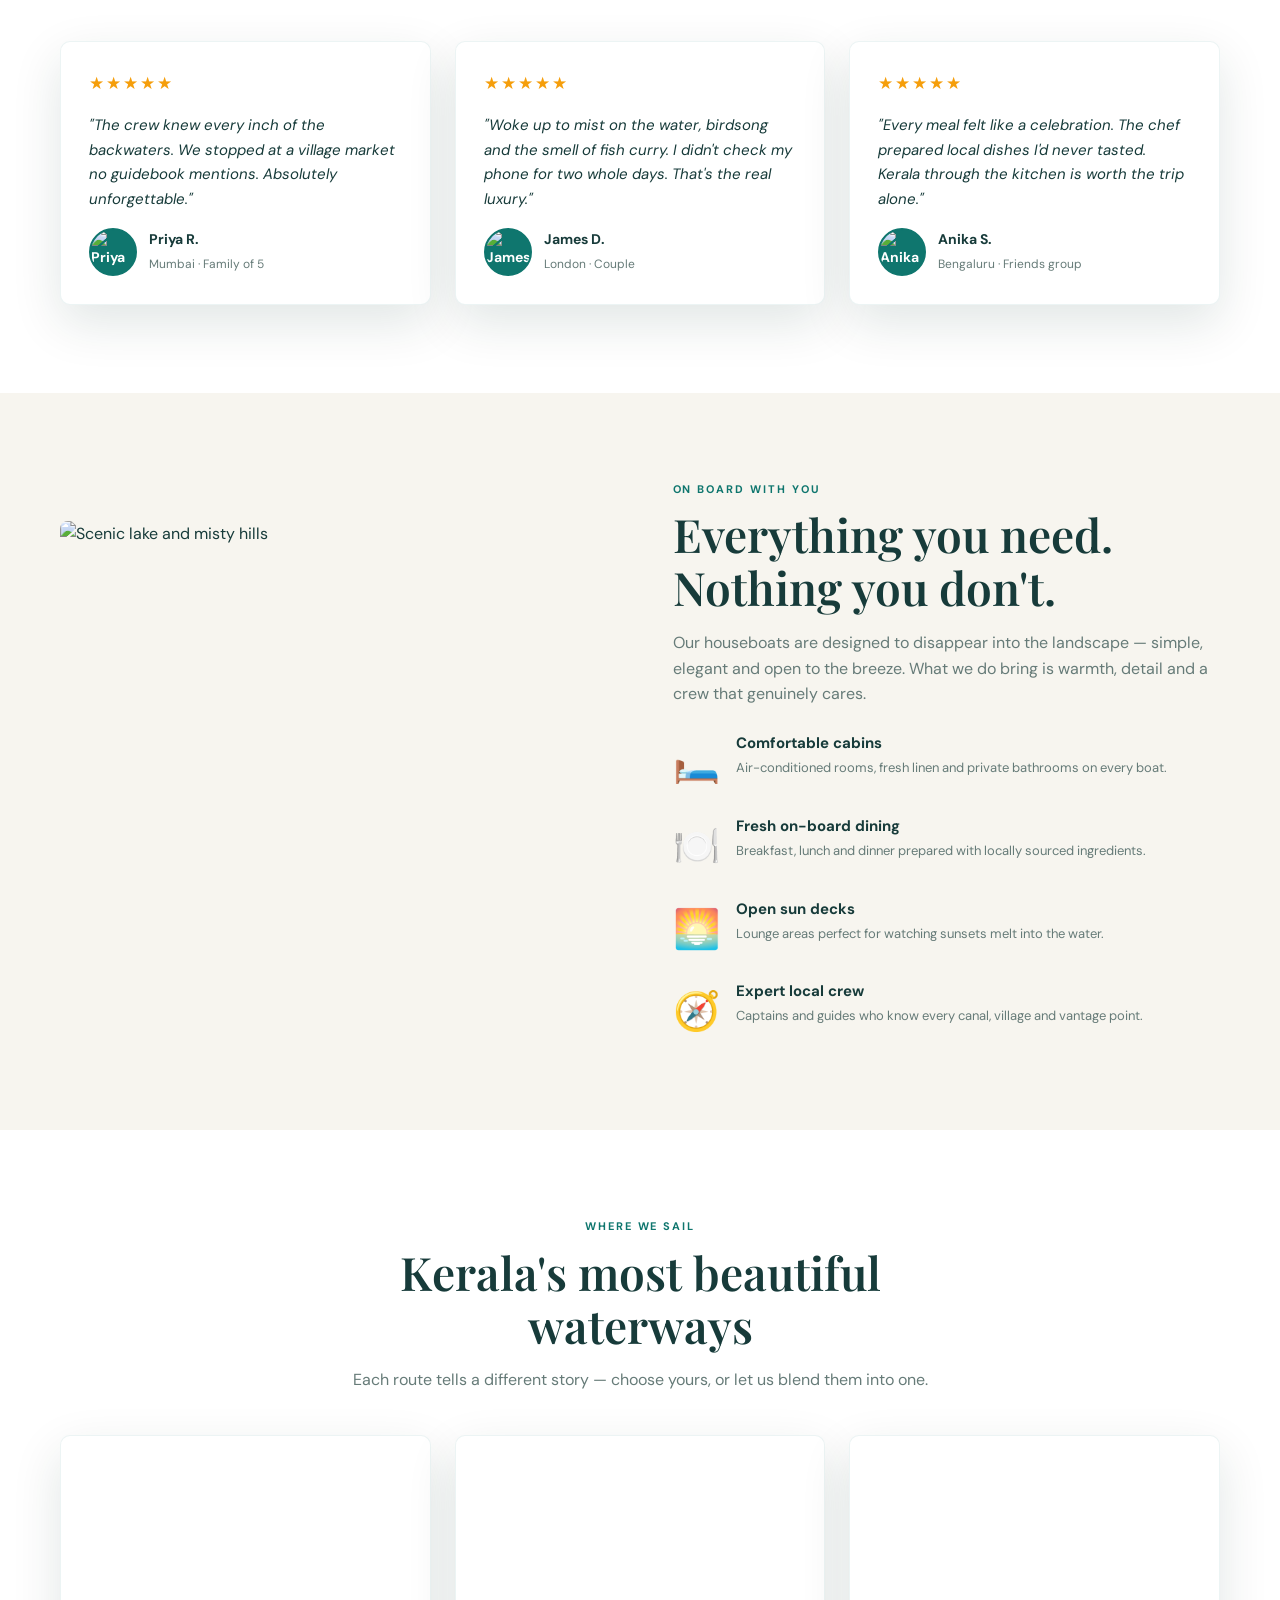
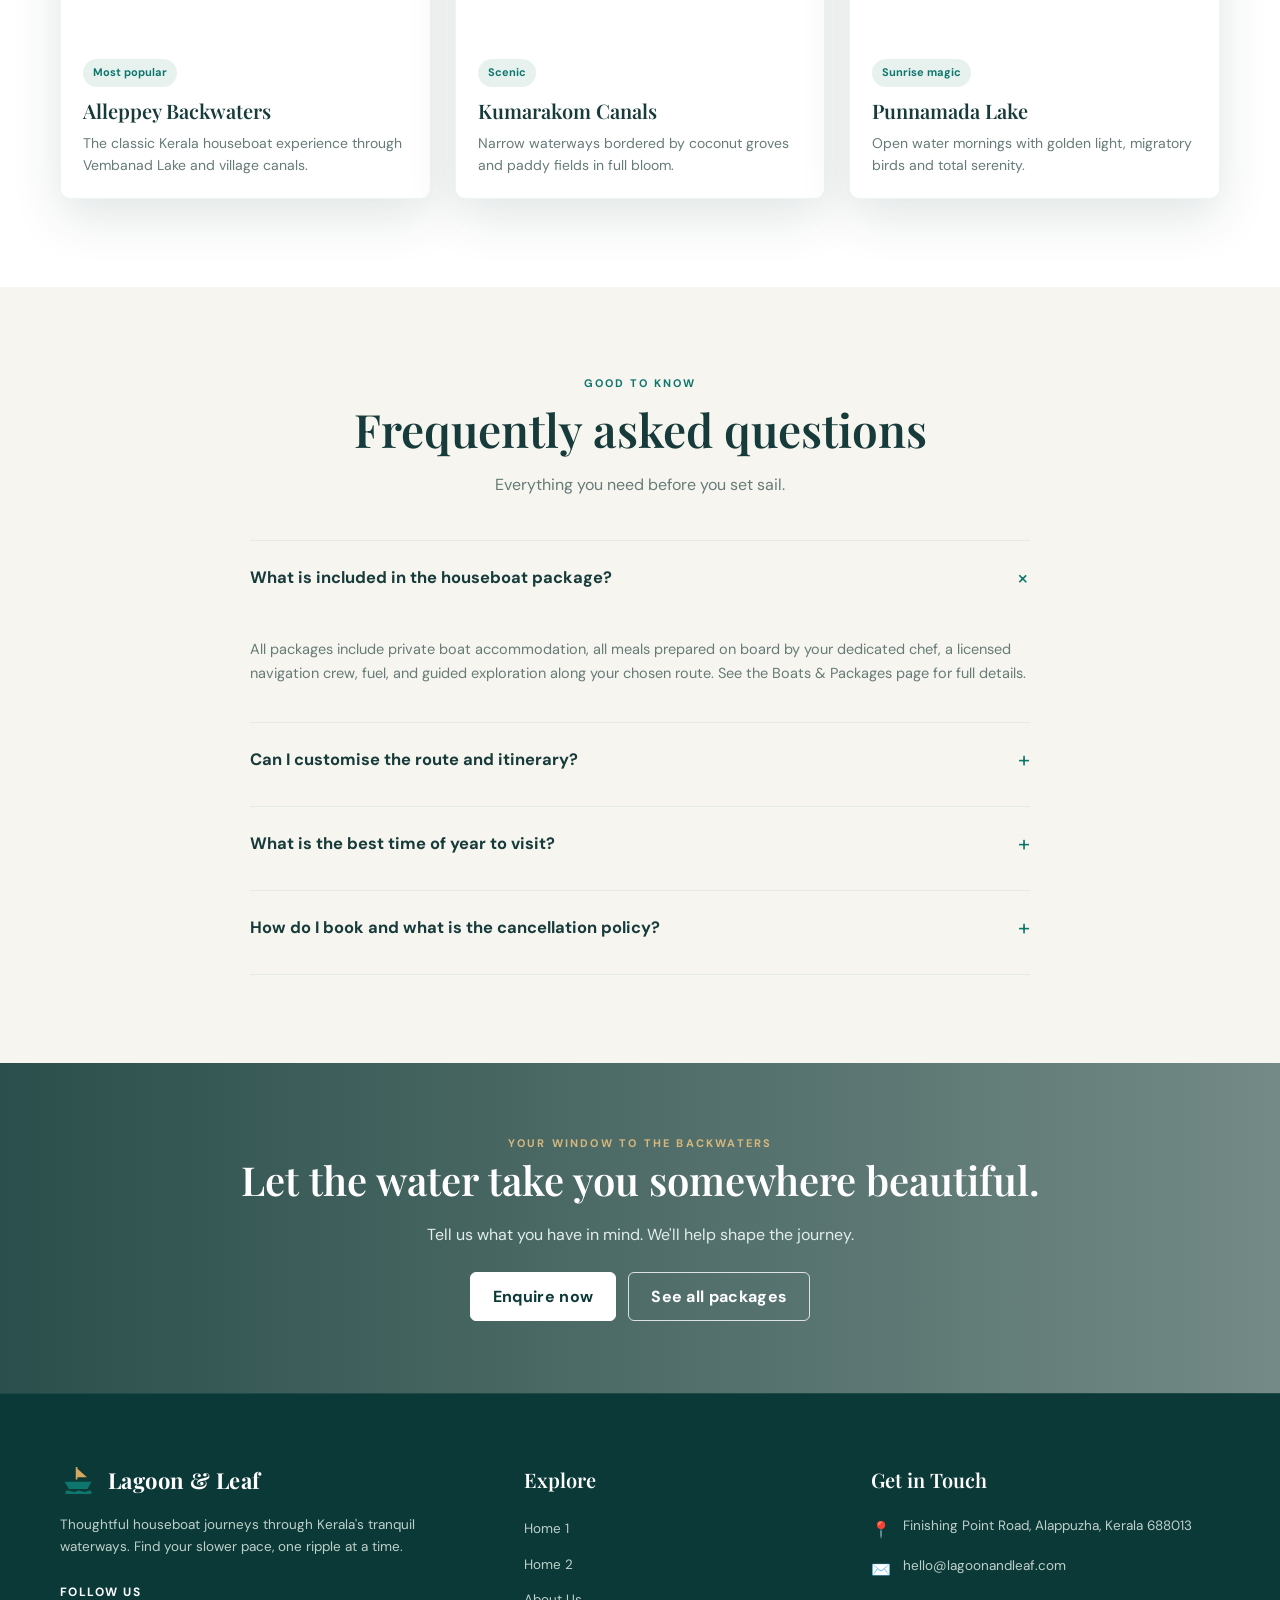
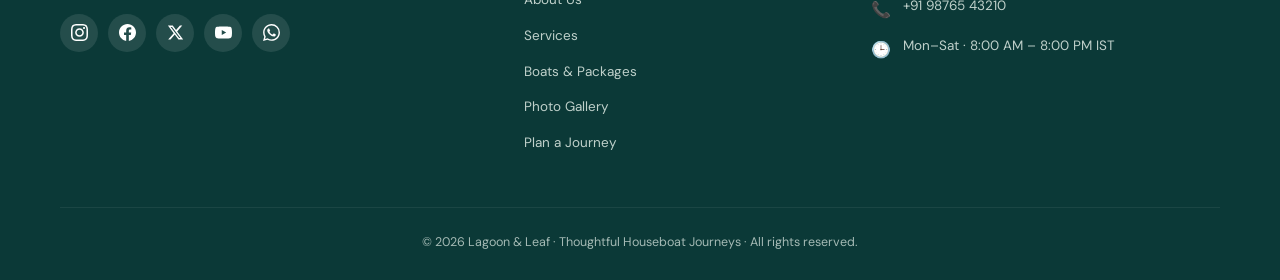
==== commit cd17f9f6: "Fix navbar and footer alignment across all pages: balanced 3-column grid, true-centered menu, unifor" ====
--- a/index.html
+++ b/index.html
@@ -399,42 +399,76 @@
   <footer class="footer">
     <div class="container">
       <div class="footer-grid">
-        <div>
+        <!-- Col 1: Brand & Social -->
+        <div class="footer-col footer-col-brand">
           <a class="footer-brand" href="index.html">
             <img src="assets/boat-mark.svg" alt="Lagoon &amp; Leaf Logo">
             <span>Lagoon &amp; Leaf</span>
           </a>
-          <p>Thoughtful houseboat journeys through Kerala's tranquil waterways. Find your slower pace, one ripple at a time.</p>
+          <p class="footer-desc">Thoughtful houseboat journeys through Kerala's tranquil waterways. Find your slower pace, one ripple at a time.</p>
           <div class="footer-social-wrap">
-            <h4>Follow Us</h4>
+            <h4 class="footer-social-title">Follow Us</h4>
             <div class="footer-social-icons">
-              <a class="footer-social-btn" href="#" aria-label="Instagram"><svg viewBox="0 0 24 24"><path d="M12 2.163c3.204 0 3.584.012 4.85.07 3.252.148 4.771 1.691 4.919 4.919.058 1.265.069 1.645.069 4.849 0 3.205-.012 3.584-.069 4.849-.149 3.225-1.664 4.771-4.919 4.919-1.266.058-1.644.07-4.85.07-3.204 0-3.584-.012-4.849-.07-3.26-.149-4.771-1.699-4.919-4.92-.058-1.265-.07-1.644-.07-4.849 0-3.204.013-3.583.07-4.849.149-3.227 1.664-4.771 4.919-4.919 1.266-.057 1.645-.069 4.849-.069zm0-2.163c-3.259 0-3.667.014-4.947.072-4.358.2-6.78 2.618-6.98 6.98-.059 1.281-.073 1.689-.073 4.948 0 3.259.014 3.668.072 4.948.2 4.358 2.618 6.78 6.98 6.98 1.281.058 1.689.072 4.948.072 3.259 0 3.668-.014 4.948-.072 4.354-.2 6.782-2.618 6.979-6.98.059-1.28.073-1.689.073-4.948 0-3.259-.014-3.667-.072-4.947-.196-4.354-2.617-6.78-6.979-6.98-1.281-.059-1.69-.073-4.949-.073zm0 5.838c-3.403 0-6.162 2.759-6.162 6.162s2.759 6.163 6.162 6.163 6.162-2.759 6.162-6.163c0-3.403-2.759-6.162-6.162-6.162zm0 10.162c-2.209 0-4-1.79-4-4 0-2.209 1.791-4 4-4s4 1.791 4 4c0 2.21-1.791 4-4 4zm6.406-11.845c-.796 0-1.441.645-1.441 1.44s.645 1.44 1.441 1.44c.795 0 1.439-.645 1.439-1.44s-.644-1.44-1.439-1.44z"/></svg></a>
-              <a class="footer-social-btn" href="#" aria-label="Facebook"><svg viewBox="0 0 24 24"><path d="M9 8H6v4h3v12h5V12h3.642L18 8h-4V6.333C14 5.374 14.5 5 15.667 5H18V0h-3.808C10.592 0 9 1.583 9 4.615V8z"/></svg></a>
-              <a class="footer-social-btn" href="#" aria-label="Twitter"><svg viewBox="0 0 24 24"><path d="M18.244 2.25h3.308l-7.227 8.26 8.502 11.24H16.17l-5.214-6.817L4.99 21.75H1.68l7.73-8.835L1.254 2.25H8.08l4.713 6.231zm-1.161 17.52h1.833L7.084 4.126H5.117z"/></svg></a>
-              <a class="footer-social-btn" href="#" aria-label="YouTube"><svg viewBox="0 0 24 24"><path d="M23.498 6.186a3.016 3.016 0 0 0-2.122-2.136C19.505 3.545 12 3.545 12 3.545s-7.505 0-9.377.505A3.017 3.017 0 0 0 .502 6.186C0 8.07 0 12 0 12s0 3.93.502 5.814a3.016 3.016 0 0 0 2.122 2.136c1.871.505 9.376.505 9.376.505s7.505 0 9.377-.505a3.015 3.015 0 0 0 2.122-2.136C24 15.93 24 12 24 12s0-3.93-.502-5.814zM9.545 15.568V8.432L15.818 12l-6.273 3.568z"/></svg></a>
-              <a class="footer-social-btn" href="https://wa.me/919876543210" aria-label="WhatsApp"><svg viewBox="0 0 24 24"><path d="M17.472 14.382c-.297-.149-1.758-.867-2.03-.967-.273-.099-.471-.148-.67.15-.197.297-.767.966-.94 1.164-.173.199-.347.223-.644.075-.297-.15-1.255-.463-2.39-1.475-.883-.788-1.48-1.761-1.653-2.059-.173-.297-.018-.458.13-.606.134-.133.298-.347.446-.52.149-.174.198-.298.298-.497.099-.198.05-.371-.025-.52-.075-.149-.669-1.612-.916-2.207-.242-.579-.487-.5-.669-.51-.173-.008-.371-.01-.57-.01-.198 0-.52.074-.792.372-.272.297-1.04 1.016-1.04 2.479 0 1.462 1.065 2.875 1.213 3.074.149.198 2.096 3.2 5.077 4.487.709.306 1.262.489 1.694.625.712.227 1.36.195 1.871.118.571-.085 1.758-.719 2.006-1.413.248-.694.248-1.289.173-1.413-.074-.124-.272-.198-.57-.347zM12 2C6.477 2 2 6.477 2 12c0 1.89.525 3.66 1.438 5.168L2.016 22l4.978-1.306A9.952 9.952 0 0 0 12 22c5.523 0 10-4.477 10-10S17.521 2 11.998 2zm0 18.182a8.17 8.17 0 0 1-4.164-1.141l-.298-.177-3.09.81.825-3.015-.194-.309A8.126 8.126 0 0 1 3.818 12c0-4.51 3.67-8.182 8.18-8.182S20.18 7.49 20.18 12s-3.67 8.182-8.182 8.182z"/></svg></a>
-            </div>
-          </div>
-        </div>
-        <div>
-          <h3>Explore</h3>
-          <a href="index.html">Home 1</a>
-          <a href="Home2.html">Home 2</a>
-          <a href="boats.html">Boats &amp; packages</a>
-          <a href="about.html">About us</a>
-          <a href="services.html">Services</a>
-          <a href="gallery.html">Photo gallery</a>
-          <a href="contact.html">Plan a journey</a>
-        </div>
-        <div>
-          <h3>Get in touch</h3>
-          <div class="footer-contact-item"><span class="footer-contact-icon">📍</span><span>Alappuzha, Kerala, India</span></div>
-          <div class="footer-contact-item"><span class="footer-contact-icon">✉️</span><span>hello@lagoonandleaf.example</span></div>
-          <div class="footer-contact-item"><span class="footer-contact-icon">📞</span><span>+91 98765 43210</span></div>
-          <div class="footer-contact-item"><span class="footer-contact-icon">🕒</span><span>Mon–Sat: 8 AM – 8 PM IST</span></div>
-        </div>
-      </div>
-      <div class="copyright">© <span data-year></span> Lagoon &amp; Leaf · Demo website concept</div>
+              <a class="footer-social-btn" href="https://instagram.com" target="_blank" rel="noopener" aria-label="Instagram">
+                <svg viewBox="0 0 24 24"><path d="M12 2.163c3.204 0 3.584.012 4.85.07 3.252.148 4.771 1.691 4.919 4.919.058 1.265.069 1.645.069 4.849 0 3.205-.012 3.584-.069 4.849-.149 3.225-1.664 4.771-4.919 4.919-1.266.058-1.644.07-4.85.07-3.204 0-3.584-.012-4.849-.07-3.26-.149-4.771-1.699-4.919-4.92-.058-1.265-.07-1.644-.07-4.849 0-3.204.013-3.583.07-4.849.149-3.227 1.664-4.771 4.919-4.919 1.266-.057 1.645-.069 4.849-.069zm0-2.163c-3.259 0-3.667.014-4.947.072-4.358.2-6.78 2.618-6.98 6.98-.059 1.281-.073 1.689-.073 4.948 0 3.259.014 3.668.072 4.948.2 4.358 2.618 6.78 6.98 6.98 1.281.058 1.689.072 4.948.072 3.259 0 3.668-.014 4.948-.072 4.354-.2 6.782-2.618 6.979-6.98.059-1.28.073-1.689.073-4.948 0-3.259-.014-3.667-.072-4.947-.196-4.354-2.617-6.78-6.979-6.98-1.281-.059-1.69-.073-4.949-.073zm0 5.838c-3.403 0-6.162 2.759-6.162 6.162s2.759 6.163 6.162 6.163 6.162-2.759 6.162-6.163c0-3.403-2.759-6.162-6.162-6.162zm0 10.162c-2.209 0-4-1.79-4-4 0-2.209 1.791-4 4-4s4 1.791 4 4c0 2.21-1.791 4-4 4zm6.406-11.845c-.796 0-1.441.645-1.441 1.44s.645 1.44 1.441 1.44c.795 0 1.439-.645 1.439-1.44s-.644-1.44-1.439-1.44z"/></svg>
+              </a>
+              <a class="footer-social-btn" href="https://facebook.com" target="_blank" rel="noopener" aria-label="Facebook">
+                <svg viewBox="0 0 24 24"><path d="M24 12.073C24 5.405 18.627 0 12 0S0 5.405 0 12.073C0 18.1 4.388 23.094 10.125 24v-8.437H7.078v-3.49h3.047V9.41c0-3.025 1.792-4.697 4.533-4.697 1.312 0 2.686.236 2.686.236v2.97h-1.513c-1.491 0-1.956.93-1.956 1.886v2.267h3.328l-.532 3.49h-2.796V24C19.612 23.094 24 18.1 24 12.073z"/></svg>
+              </a>
+              <a class="footer-social-btn" href="https://twitter.com" target="_blank" rel="noopener" aria-label="X (Twitter)">
+                <svg viewBox="0 0 24 24"><path d="M18.244 2.25h3.308l-7.227 8.26 8.502 11.24H16.17l-5.214-6.817L4.99 21.75H1.68l7.73-8.835L1.254 2.25H8.08l4.713 6.231zm-1.161 17.52h1.833L7.084 4.126H5.117z"/></svg>
+              </a>
+              <a class="footer-social-btn" href="https://youtube.com" target="_blank" rel="noopener" aria-label="YouTube">
+                <svg viewBox="0 0 24 24"><path d="M23.498 6.186a3.016 3.016 0 0 0-2.122-2.136C19.505 3.545 12 3.545 12 3.545s-7.505 0-9.377.505A3.017 3.017 0 0 0 .502 6.186C0 8.07 0 12 0 12s0 3.93.502 5.814a3.016 3.016 0 0 0 2.122 2.136c1.871.505 9.376.505 9.376.505s7.505 0 9.377-.505a3.015 3.015 0 0 0 2.122-2.136C24 15.93 24 12 24 12s0-3.93-.502-5.814zM9.545 15.568V8.432L15.818 12l-6.273 3.568z"/></svg>
+              </a>
+              <a class="footer-social-btn" href="https://wa.me/919876543210" target="_blank" rel="noopener" aria-label="WhatsApp">
+                <svg viewBox="0 0 24 24"><path d="M17.472 14.382c-.297-.149-1.758-.867-2.03-.967-.273-.099-.471-.148-.67.15-.197.297-.767.966-.94 1.164-.173.199-.347.223-.644.075-.297-.15-1.255-.463-2.39-1.475-.883-.788-1.48-1.761-1.653-2.059-.173-.297-.018-.458.13-.606.134-.133.298-.347.446-.52.149-.174.198-.298.298-.497.099-.198.05-.371-.025-.52-.075-.149-.669-1.612-.916-2.207-.242-.579-.487-.5-.669-.51-.173-.008-.371-.01-.57-.01-.198 0-.52.074-.792.372-.272.297-1.04 1.016-1.04 2.479 0 1.462 1.065 2.875 1.213 3.074.149.198 2.096 3.2 5.077 4.487.709.306 1.262.489 1.694.625.712.227 1.36.195 1.871.118.571-.085 1.758-.719 2.006-1.413.248-.694.248-1.289.173-1.413-.074-.124-.272-.198-.57-.347zm-5.421 7.403h-.004a9.87 9.87 0 0 1-5.031-1.378l-.361-.214-3.741.982.998-3.648-.235-.374a9.86 9.86 0 0 1-1.51-5.26c.001-5.45 4.436-9.884 9.888-9.884 2.64 0 5.122 1.03 6.988 2.898a9.825 9.825 0 0 1 2.893 6.994c-.003 5.45-4.437 9.884-9.885 9.884zm8.413-18.297A11.815 11.815 0 0 0 12.05 0C5.495 0 .16 5.335.157 11.892c0 2.096.547 4.142 1.588 5.945L.057 24l6.305-1.654a11.882 11.882 0 0 0 5.683 1.448h.005c6.554 0 11.89-5.335 11.893-11.893a11.821 11.821 0 0 0-3.48-8.413z"/></svg>
+              </a>
+            </div>
+          </div>
+        </div>
+
+        <!-- Col 2: Navigation Links -->
+        <div class="footer-col footer-col-links">
+          <h3 class="footer-heading">Explore</h3>
+          <div class="footer-nav">
+            <a href="index.html">Home 1</a>
+            <a href="Home2.html">Home 2</a>
+            <a href="about.html">About Us</a>
+            <a href="services.html">Services</a>
+            <a href="boats.html">Boats &amp; Packages</a>
+            <a href="gallery.html">Photo Gallery</a>
+            <a href="contact.html">Plan a Journey</a>
+          </div>
+        </div>
+
+        <!-- Col 3: Contact Info -->
+        <div class="footer-col footer-col-contact">
+          <h3 class="footer-heading">Get in Touch</h3>
+          <div class="footer-contact-list">
+            <div class="footer-contact-item">
+              <span class="footer-contact-icon">📍</span>
+              <span>Finishing Point Road, Alappuzha, Kerala 688013</span>
+            </div>
+            <div class="footer-contact-item">
+              <span class="footer-contact-icon">✉️</span>
+              <a href="mailto:hello@lagoonandleaf.com">hello@lagoonandleaf.com</a>
+            </div>
+            <div class="footer-contact-item">
+              <span class="footer-contact-icon">📞</span>
+              <a href="tel:+919876543210">+91 98765 43210</a>
+            </div>
+            <div class="footer-contact-item">
+              <span class="footer-contact-icon">🕒</span>
+              <span>Mon–Sat · 8:00 AM – 8:00 PM IST</span>
+            </div>
+          </div>
+        </div>
+      </div>
+
+      <div class="copyright">
+        <p>© <span data-year></span> Lagoon &amp; Leaf · Thoughtful Houseboat Journeys · All rights reserved.</p>
+      </div>
     </div>
   </footer>
 
--- a/assets/style.css
+++ b/assets/style.css
@@ -150,26 +150,24 @@
   transition: background-color 0.25s ease, border-color 0.25s ease, box-shadow 0.25s ease;
 }
 
+/* Widen navbar container for perfect spacing & zero wrapping */
+.navbar .container {
+  width: min(1340px, 94%);
+  margin: 0 auto;
+}
+
 .navinner {
   height: 80px;
-  display: flex;
-  align-items: center;
-  justify-content: space-between;
-  gap: 16px;
+  display: grid;
+  grid-template-columns: 1fr auto 1fr;
+  align-items: center;
+  gap: 20px;
   position: relative;
 }
 
-/* Desktop layout with center-aligned nav */
-@media (min-width: 960px) {
-  .navinner {
-    display: grid;
-    grid-template-columns: 1fr auto 1fr;
-    align-items: center;
-  }
-}
-
+/* Brand - flush left */
 .brand {
-  display: flex;
+  display: inline-flex;
   align-items: center;
   gap: 10px;
   font-weight: 700;
@@ -177,17 +175,22 @@
   color: var(--text-main);
   justify-self: start;
   flex-shrink: 0;
+  text-decoration: none;
+  height: 40px;
 }
 
 .brand img {
-  width: 38px;
-  height: auto;
+  width: 36px;
+  height: 36px;
+  object-fit: contain;
 }
 
 .brand span {
   font-family: 'Playfair Display', serif;
-  font-size: 21px;
+  font-size: 20px;
+  font-weight: 700;
   color: var(--text-main);
+  white-space: nowrap;
 }
 
 /* Center-aligned uniform navigation menu */
@@ -195,11 +198,12 @@
   display: flex;
   align-items: center;
   justify-content: center;
-  gap: 28px;
-  font-size: 14.5px;
+  gap: 22px;
+  font-size: 14px;
   font-weight: 600;
   margin: 0;
   padding: 0;
+  list-style: none;
   justify-self: center;
 }
 
@@ -207,7 +211,9 @@
   position: relative;
   display: inline-flex;
   align-items: center;
-  padding: 8px 6px;
+  justify-content: center;
+  height: 40px;
+  padding: 0 4px;
   color: var(--text-main);
   text-decoration: none;
   font-weight: 600;
@@ -224,27 +230,27 @@
 .navlink::after {
   content: '';
   position: absolute;
-  bottom: 0;
-  left: 50%;
-  width: 0;
-  height: 2px;
+  bottom: 4px;
+  left: 0;
+  right: 0;
+  height: 2.5px;
   background: var(--teal);
-  transition: all 0.25s ease;
-  transform: translateX(-50%);
   border-radius: 2px;
+  transform: scaleX(0);
+  transition: transform 0.22s ease;
 }
 
 .navlink:hover::after,
 .navlink.active::after {
-  width: 100%;
-}
-
-/* Navbar Right Actions (Buttons + Controls) */
+  transform: scaleX(1);
+}
+
+/* Navbar Right Actions (Buttons + Controls) - flush right */
 .nav-actions {
   display: flex;
   align-items: center;
   justify-content: flex-end;
-  gap: 10px;
+  gap: 8px;
   justify-self: end;
   flex-shrink: 0;
 }
@@ -252,7 +258,7 @@
 .desktop-actions {
   display: flex;
   align-items: center;
-  gap: 10px;
+  gap: 8px;
 }
 
 .mobile-actions {
@@ -260,13 +266,13 @@
 }
 
 /* ==========================================================================
-   BUTTONS (Primary & Sign-in)
+   BUTTONS (Primary & Sign-in - Uniform 38px height)
    ========================================================================== */
 .btn {
   display: inline-flex;
   align-items: center;
   justify-content: center;
-  border-radius: 4px;
+  border-radius: 6px;
   font-family: inherit;
   font-weight: 700;
   letter-spacing: 0.02em;
@@ -277,18 +283,19 @@
   box-sizing: border-box;
 }
 
-/* Sign-in button: styled identically to Plan a cruise button, outline variant */
+/* Sign-in button: outline variant, matching height with Plan a cruise */
 .btn-signin {
-  border: 1.5px solid var(--teal);
-  background: transparent;
-  color: var(--teal);
-  padding: 10px 18px;
-  font-size: 14px;
+  border: 1.5px solid var(--teal) !important;
+  background: transparent !important;
+  color: var(--teal) !important;
+  height: 38px !important;
+  padding: 0 16px !important;
+  font-size: 13.5px !important;
 }
 
 .btn-signin:hover {
-  background: var(--teal);
-  color: #ffffff;
+  background: var(--teal) !important;
+  color: #ffffff !important;
   transform: translateY(-1px);
   box-shadow: 0 4px 12px rgba(15, 118, 110, 0.25);
 }
@@ -298,16 +305,17 @@
 .btn:not(.btn-signin):not(.outline):not(.light) {
   border: 1.5px solid var(--teal);
   background: var(--teal);
-  color: #ffffff;
-  padding: 10px 20px;
-  font-size: 14px;
+  color: #ffffff !important;
+  height: 38px;
+  padding: 0 18px;
+  font-size: 13.5px;
 }
 
 .btn-cruise:hover,
 .btn:not(.btn-signin):not(.outline):not(.light):hover {
   background: var(--deep);
   border-color: var(--deep);
-  color: #ffffff;
+  color: #ffffff !important;
   transform: translateY(-1px);
   box-shadow: 0 4px 14px rgba(11, 57, 55, 0.25);
 }
@@ -315,8 +323,9 @@
 .btn.outline {
   background: transparent;
   border: 1.5px solid rgba(255, 255, 255, 0.8);
-  color: #ffffff;
-  padding: 12px 22px;
+  color: #ffffff !important;
+  padding: 11px 22px;
+  height: auto;
 }
 
 .btn.outline:hover {
@@ -328,8 +337,9 @@
 .btn.light {
   background: #ffffff;
   border: 1.5px solid #ffffff;
-  color: var(--deep);
-  padding: 12px 22px;
+  color: var(--deep) !important;
+  padding: 11px 22px;
+  height: auto;
 }
 
 .btn.light:hover {
@@ -340,33 +350,33 @@
 
 /* Dark theme button refinements */
 [data-theme="dark"] .btn-signin {
-  border-color: var(--teal);
-  color: var(--teal);
-  background: rgba(20, 184, 166, 0.08);
+  border-color: var(--teal) !important;
+  color: var(--teal) !important;
+  background: rgba(20, 184, 166, 0.08) !important;
 }
 
 [data-theme="dark"] .btn-signin:hover {
-  background: var(--teal);
-  color: #071918;
-  border-color: var(--teal);
+  background: var(--teal) !important;
+  color: #ffffff !important;
+  border-color: var(--teal) !important;
 }
 
 [data-theme="dark"] .btn-cruise,
 [data-theme="dark"] .btn:not(.btn-signin):not(.outline):not(.light) {
-  background: var(--teal);
-  border-color: var(--teal);
-  color: #061917;
+  background: var(--teal) !important;
+  border-color: var(--teal) !important;
+  color: #ffffff !important;
 }
 
 [data-theme="dark"] .btn-cruise:hover,
 [data-theme="dark"] .btn:not(.btn-signin):not(.outline):not(.light):hover {
-  background: var(--teal-hover);
-  border-color: var(--teal-hover);
-  color: #030d0c;
-}
-
-/* ==========================================================================
-   NAVBAR CONTROLS (Theme & RTL Buttons)
+  background: var(--teal-hover) !important;
+  border-color: var(--teal-hover) !important;
+  color: #ffffff !important;
+}
+
+/* ==========================================================================
+   NAVBAR CONTROLS (Theme & RTL Buttons - 38px matching height)
    ========================================================================== */
 .nav-btn {
   display: inline-flex;
@@ -376,12 +386,13 @@
   background: var(--btn-control-bg);
   color: var(--btn-control-text);
   border: 1px solid var(--btn-control-border);
-  border-radius: 4px;
+  border-radius: 6px;
   cursor: pointer;
   font-family: inherit;
   font-weight: 700;
   transition: all 0.2s ease;
   user-select: none;
+  box-sizing: border-box;
 }
 
 .nav-btn:hover {
@@ -400,7 +411,7 @@
   font-size: 12px;
   padding: 0 11px;
   letter-spacing: 0.05em;
-  min-width: 46px;
+  min-width: 44px;
 }
 
 .nav-btn-rtl.active {
@@ -411,7 +422,7 @@
 
 [data-theme="dark"] .nav-btn-rtl.active {
   background: var(--teal);
-  color: #061917;
+  color: #ffffff;
   border-color: var(--teal);
 }
 
@@ -419,7 +430,7 @@
 .nav-btn-theme {
   width: 38px;
   padding: 0;
-  font-size: 17px;
+  font-size: 16px;
   line-height: 1;
 }
 
@@ -428,7 +439,7 @@
   display: none;
   background: var(--btn-control-bg);
   border: 1px solid var(--btn-control-border);
-  border-radius: 4px;
+  border-radius: 6px;
   width: 38px;
   height: 38px;
   padding: 9px 8px;
@@ -437,6 +448,7 @@
   justify-content: space-around;
   align-items: center;
   transition: all 0.2s ease;
+  box-sizing: border-box;
 }
 
 .nav-toggle span {
@@ -797,56 +809,195 @@
 }
 
 /* ==========================================================================
-   FOOTER
+   FOOTER SECTION ALIGNMENT & DESIGN
    ========================================================================== */
 .footer {
   background: var(--footer-bg);
   color: var(--footer-text);
-  padding: 55px 0 22px;
+  padding: 68px 0 28px;
+  border-top: 1px solid rgba(255, 255, 255, 0.08);
   transition: background-color 0.25s ease;
 }
 
 .footer-grid {
   display: grid;
-  grid-template-columns: 2fr 1fr 1fr;
-  gap: 45px;
-}
-
-.footer h3 {
-  font: 600 22px 'Playfair Display', serif;
-  color: var(--footer-heading);
-}
-
-.footer p,
-.footer a {
-  font-size: 13px;
+  grid-template-columns: 1.4fr 1fr 1.2fr;
+  gap: 56px;
+  align-items: flex-start;
+}
+
+.footer-col {
+  display: flex;
+  flex-direction: column;
+}
+
+/* Footer Brand */
+.footer-brand {
+  display: inline-flex !important;
+  align-items: center !important;
+  gap: 12px !important;
+  margin: 0 0 16px 0 !important;
+  text-decoration: none !important;
+  line-height: 1 !important;
+}
+
+.footer-brand img {
+  width: 36px;
+  height: 36px;
+  object-fit: contain;
+}
+
+.footer-brand span {
+  font-family: 'Playfair Display', serif;
+  font-size: 22px;
+  font-weight: 700;
+  color: #ffffff !important;
+  letter-spacing: 0.02em;
+}
+
+.footer-desc {
+  font-size: 13.5px;
+  line-height: 1.65;
   color: var(--footer-text);
-}
-
-.footer .brand span {
+  margin: 0 0 24px 0;
+  max-width: 360px;
+}
+
+/* Footer Social Icons */
+.footer-social-wrap {
+  margin-top: auto;
+}
+
+.footer-social-title {
+  font-size: 12px;
+  text-transform: uppercase;
+  letter-spacing: 0.12em;
+  font-weight: 700;
   color: #ffffff;
-}
-
-.footer .brand:hover {
+  margin: 0 0 12px 0;
+}
+
+.footer-social-icons {
+  display: flex;
+  align-items: center;
+  gap: 10px;
+  flex-wrap: wrap;
+}
+
+.footer-social-btn {
+  display: inline-flex !important;
+  align-items: center !important;
+  justify-content: center !important;
+  width: 38px !important;
+  height: 38px !important;
+  border-radius: 50% !important;
+  background: rgba(255, 255, 255, 0.1) !important;
+  color: #ffffff !important;
+  text-decoration: none !important;
+  transition: all 0.25s ease !important;
+  margin: 0 !important;
+}
+
+.footer-social-btn:hover {
+  background: var(--teal) !important;
+  color: #ffffff !important;
+  transform: translateY(-2px);
+  box-shadow: 0 4px 12px rgba(15, 118, 110, 0.35);
+}
+
+.footer-social-btn svg {
+  width: 17px;
+  height: 17px;
+  fill: currentColor;
+}
+
+/* Footer Headings */
+.footer-heading {
+  font: 600 20px/1.2 'Playfair Display', serif !important;
+  color: var(--footer-heading, #ffffff) !important;
+  margin: 0 0 18px 0 !important;
+  padding: 0 !important;
+  height: 36px;
+  display: flex;
+  align-items: center;
+}
+
+/* Footer Navigation Links */
+.footer-nav {
+  display: flex;
+  flex-direction: column;
+  gap: 10px;
+}
+
+.footer-nav a {
+  display: inline-flex !important;
+  align-items: center !important;
+  color: var(--footer-text) !important;
+  font-size: 13.5px !important;
+  text-decoration: none !important;
+  transition: all 0.2s ease !important;
+  padding: 2px 0 !important;
+  margin: 0 !important;
+  width: fit-content;
+}
+
+.footer-nav a:hover {
+  color: var(--teal-hover, #2dd4bf) !important;
+  transform: translateX(4px);
+}
+
+html[dir="rtl"] .footer-nav a:hover {
+  transform: translateX(-4px);
+}
+
+/* Footer Contact List */
+.footer-contact-list {
+  display: flex;
+  flex-direction: column;
+  gap: 14px;
+}
+
+.footer-contact-item {
+  display: flex !important;
+  align-items: flex-start !important;
+  gap: 12px !important;
+  font-size: 13.5px !important;
+  color: var(--footer-text) !important;
+  line-height: 1.5 !important;
+  margin: 0 !important;
+}
+
+.footer-contact-icon {
+  font-size: 16px !important;
+  flex-shrink: 0 !important;
+  width: 20px !important;
+  text-align: center !important;
+  margin-top: 2px !important;
+}
+
+.footer-contact-item a {
+  color: var(--footer-text) !important;
+  text-decoration: none !important;
+  transition: color 0.2s ease !important;
+}
+
+.footer-contact-item a:hover {
+  color: var(--teal-hover, #2dd4bf) !important;
+}
+
+/* Copyright Row */
+.copyright {
+  margin-top: 52px;
+  padding-top: 24px;
+  border-top: 1px solid rgba(255, 255, 255, 0.08);
+  text-align: center;
+  font-size: 12.5px;
+  color: var(--footer-text);
   opacity: 0.85;
 }
 
-.footer a {
-  display: block;
-  margin: 8px 0;
-  transition: color 0.2s ease;
-}
-
-.footer a:hover {
-  color: #ffffff;
-}
-
-.copyright {
-  border-top: 1px solid rgba(255, 255, 255, 0.14);
-  margin-top: 35px;
-  padding-top: 18px;
-  font-size: 12px;
-  color: var(--footer-text);
+.copyright p {
+  margin: 0;
 }
 
 /* ==========================================================================
@@ -1033,31 +1184,55 @@
 /* ==========================================================================
    RESPONSIVE DESIGN
    ========================================================================== */
-@media (max-width: 1080px) and (min-width: 861px) {
+/* Tablet & Moderate Desktop (961px – 1200px including 1024px) */
+@media (max-width: 1200px) and (min-width: 961px) {
+  .navinner {
+    height: 74px;
+    gap: 14px;
+  }
+  .brand span {
+    font-size: 18px;
+  }
+  .brand img {
+    width: 32px;
+    height: 32px;
+  }
+  .navlinks {
+    gap: 12px;
+    font-size: 13px;
+  }
+  .navlink {
+    padding: 0 2px;
+    font-size: 13px;
+    height: 36px;
+  }
+  .nav-actions {
+    gap: 6px;
+  }
+  .btn-signin,
+  .btn-cruise {
+    height: 36px !important;
+    padding: 0 12px !important;
+    font-size: 12.5px !important;
+  }
+  .nav-btn {
+    height: 36px !important;
+    padding: 0 8px !important;
+  }
+  .nav-btn-theme {
+    width: 36px !important;
+    font-size: 14px !important;
+  }
+}
+
+/* Mobile & Tablet under 960px: Clean Hamburger Drawer */
+@media (max-width: 960px) {
   .navinner {
     display: flex;
     justify-content: space-between;
-    gap: 12px;
-  }
-
-  .navlinks {
-    gap: 18px;
-    font-size: 13.5px;
-    flex: 1;
-  }
-
-  .nav-actions {
-    gap: 8px;
-  }
-
-  .btn-signin,
-  .btn-cruise {
-    padding: 9px 13px;
-    font-size: 13px;
-  }
-}
-
-@media (max-width: 860px) {
+    height: 70px;
+  }
+
   .nav-toggle {
     display: flex;
   }
@@ -1077,7 +1252,7 @@
 
   .mobile-actions .btn {
     width: 100%;
-    padding: 12px;
+    height: 42px !important;
     text-align: center;
   }
 
@@ -1106,6 +1281,8 @@
   .navlink {
     padding: 10px 12px;
     border-radius: 4px;
+    width: 100%;
+    justify-content: flex-start;
   }
 
   .navlink:hover,
@@ -1129,6 +1306,11 @@
 
   .footer-grid {
     grid-template-columns: 1fr 1fr;
+    gap: 40px;
+  }
+
+  .footer-col-brand {
+    grid-column: 1 / -1;
   }
 
   .hero {
@@ -2063,74 +2245,6 @@
   left: 28px;
 }
 
-/* Point 4: Footer Brand & Logo arrangement + Social buttons + Contact Icons */
-.footer-brand {
-  display: inline-flex;
-  align-items: center;
-  gap: 12px;
-  margin-bottom: 16px;
-  text-decoration: none;
-}
-.footer-brand img {
-  width: 38px;
-  height: auto;
-}
-.footer-brand span {
-  font-family: 'Playfair Display', serif;
-  font-size: 22px;
-  font-weight: 700;
-  color: #ffffff;
-}
-.footer-contact-item {
-  display: flex;
-  align-items: flex-start;
-  gap: 10px;
-  margin: 10px 0;
-  font-size: 13.5px;
-  color: var(--footer-text);
-}
-.footer-contact-icon {
-  font-size: 16px;
-  flex-shrink: 0;
-  margin-top: 2px;
-}
-.footer-social-wrap {
-  margin-top: 20px;
-}
-.footer-social-wrap h4 {
-  font-size: 12px;
-  text-transform: uppercase;
-  letter-spacing: 0.1em;
-  color: #ffffff;
-  margin: 0 0 10px;
-}
-.footer-social-icons {
-  display: flex;
-  gap: 10px;
-  flex-wrap: wrap;
-}
-.footer-social-btn {
-  width: 36px;
-  height: 36px;
-  border-radius: 50%;
-  background: rgba(255, 255, 255, 0.12);
-  display: flex;
-  align-items: center;
-  justify-content: center;
-  color: #ffffff;
-  transition: all 0.2s ease;
-  text-decoration: none;
-}
-.footer-social-btn:hover {
-  background: var(--teal);
-  color: #ffffff;
-  transform: translateY(-2px);
-}
-.footer-social-btn svg {
-  width: 17px;
-  height: 17px;
-  fill: currentColor;
-}
 
 /* Point 6: Split Section with 2 Images on the Right Side */
 .split-images {
@@ -2262,47 +2376,6 @@
   font-weight: 600;
 }
 
-/* Point 26: 1024px Navbar Layout */
-@media (min-width: 861px) and (max-width: 1160px) {
-  .navinner {
-    display: flex !important;
-    justify-content: space-between !important;
-    align-items: center !important;
-    gap: 10px !important;
-    height: 74px !important;
-  }
-  .brand span {
-    font-size: 17px !important;
-  }
-  .brand img {
-    width: 32px !important;
-  }
-  .navlinks {
-    gap: 12px !important;
-    font-size: 13px !important;
-    flex: 1 !important;
-    justify-content: center !important;
-  }
-  .navlink {
-    padding: 6px 3px !important;
-  }
-  .nav-actions {
-    gap: 6px !important;
-  }
-  .btn-signin,
-  .btn-cruise {
-    padding: 8px 12px !important;
-    font-size: 12.5px !important;
-  }
-  .nav-btn {
-    height: 34px !important;
-    padding: 0 8px !important;
-  }
-  .nav-btn-theme {
-    width: 34px !important;
-    font-size: 14px !important;
-  }
-}
 
 /* Point 27, 28, 30: Last Card Aligned in Center in 768px for Home 1, Home 2, Boats */
 @media (max-width: 860px) and (min-width: 601px) {
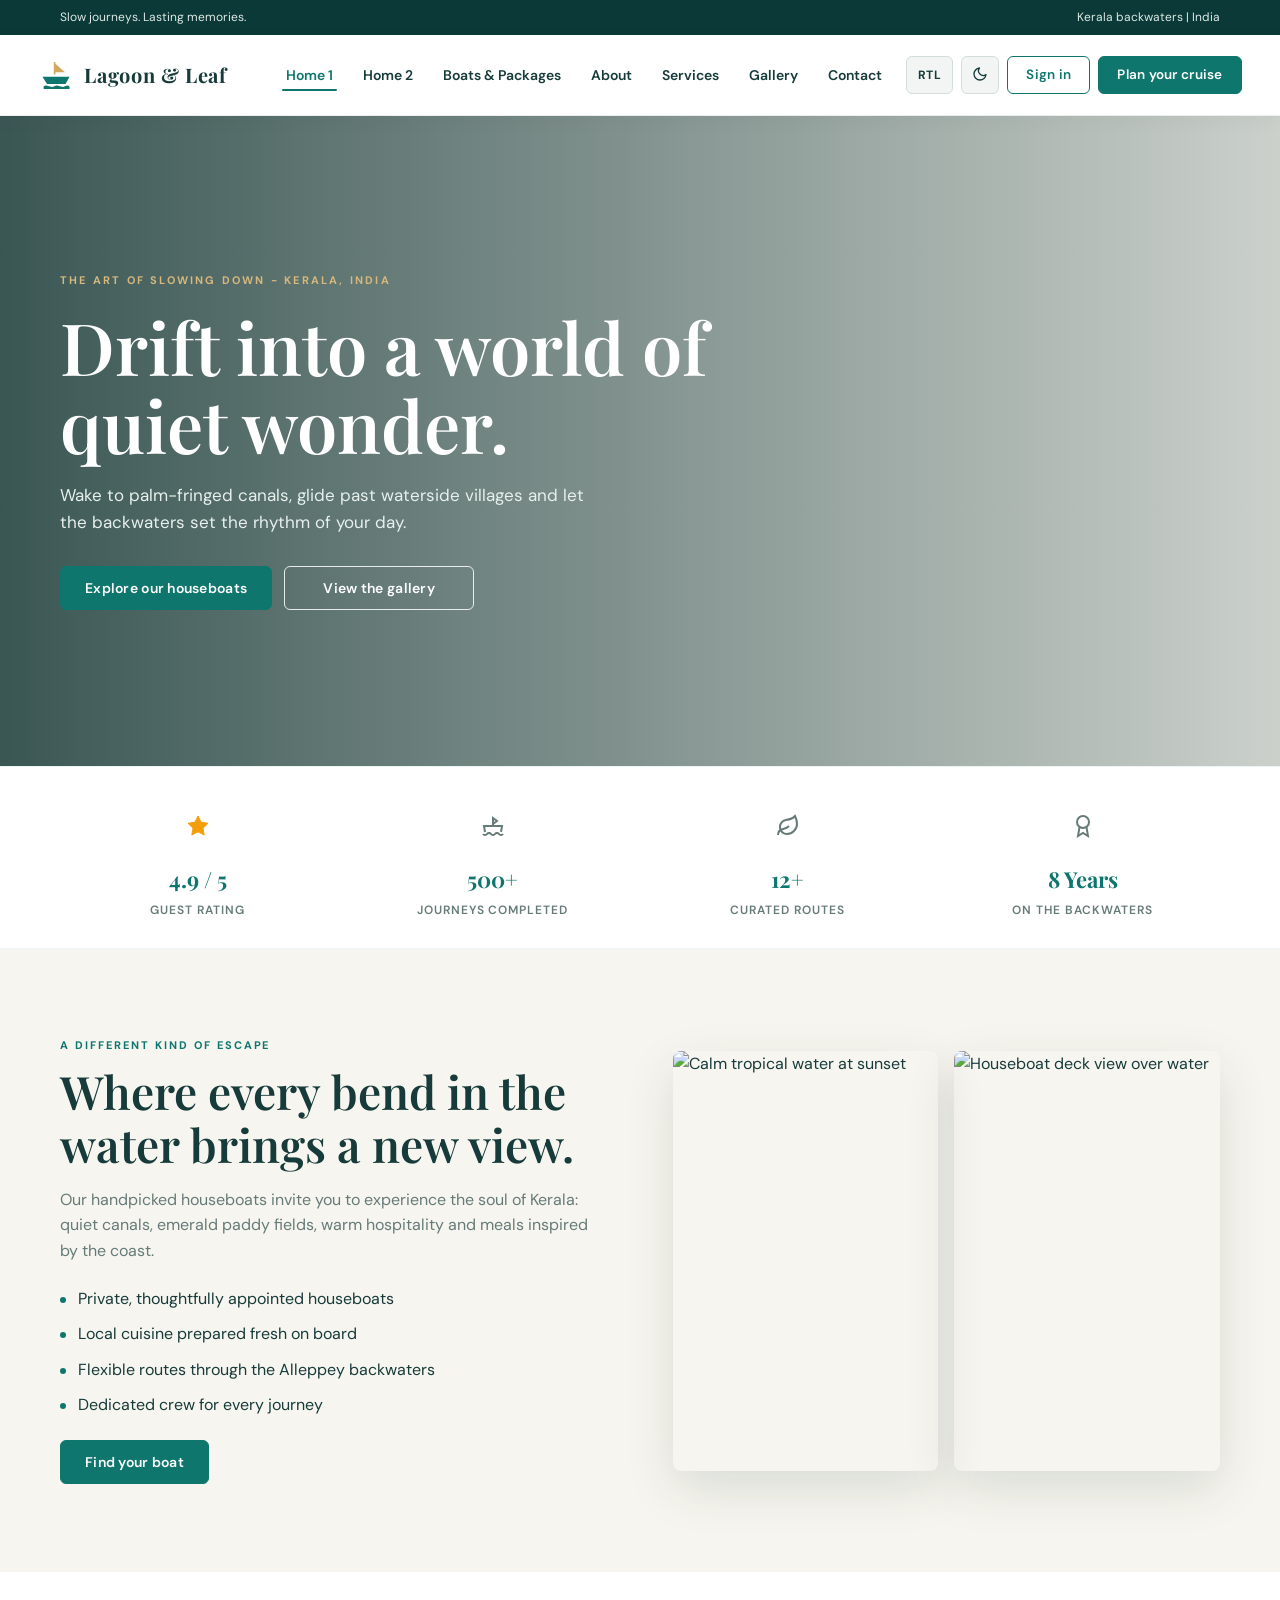
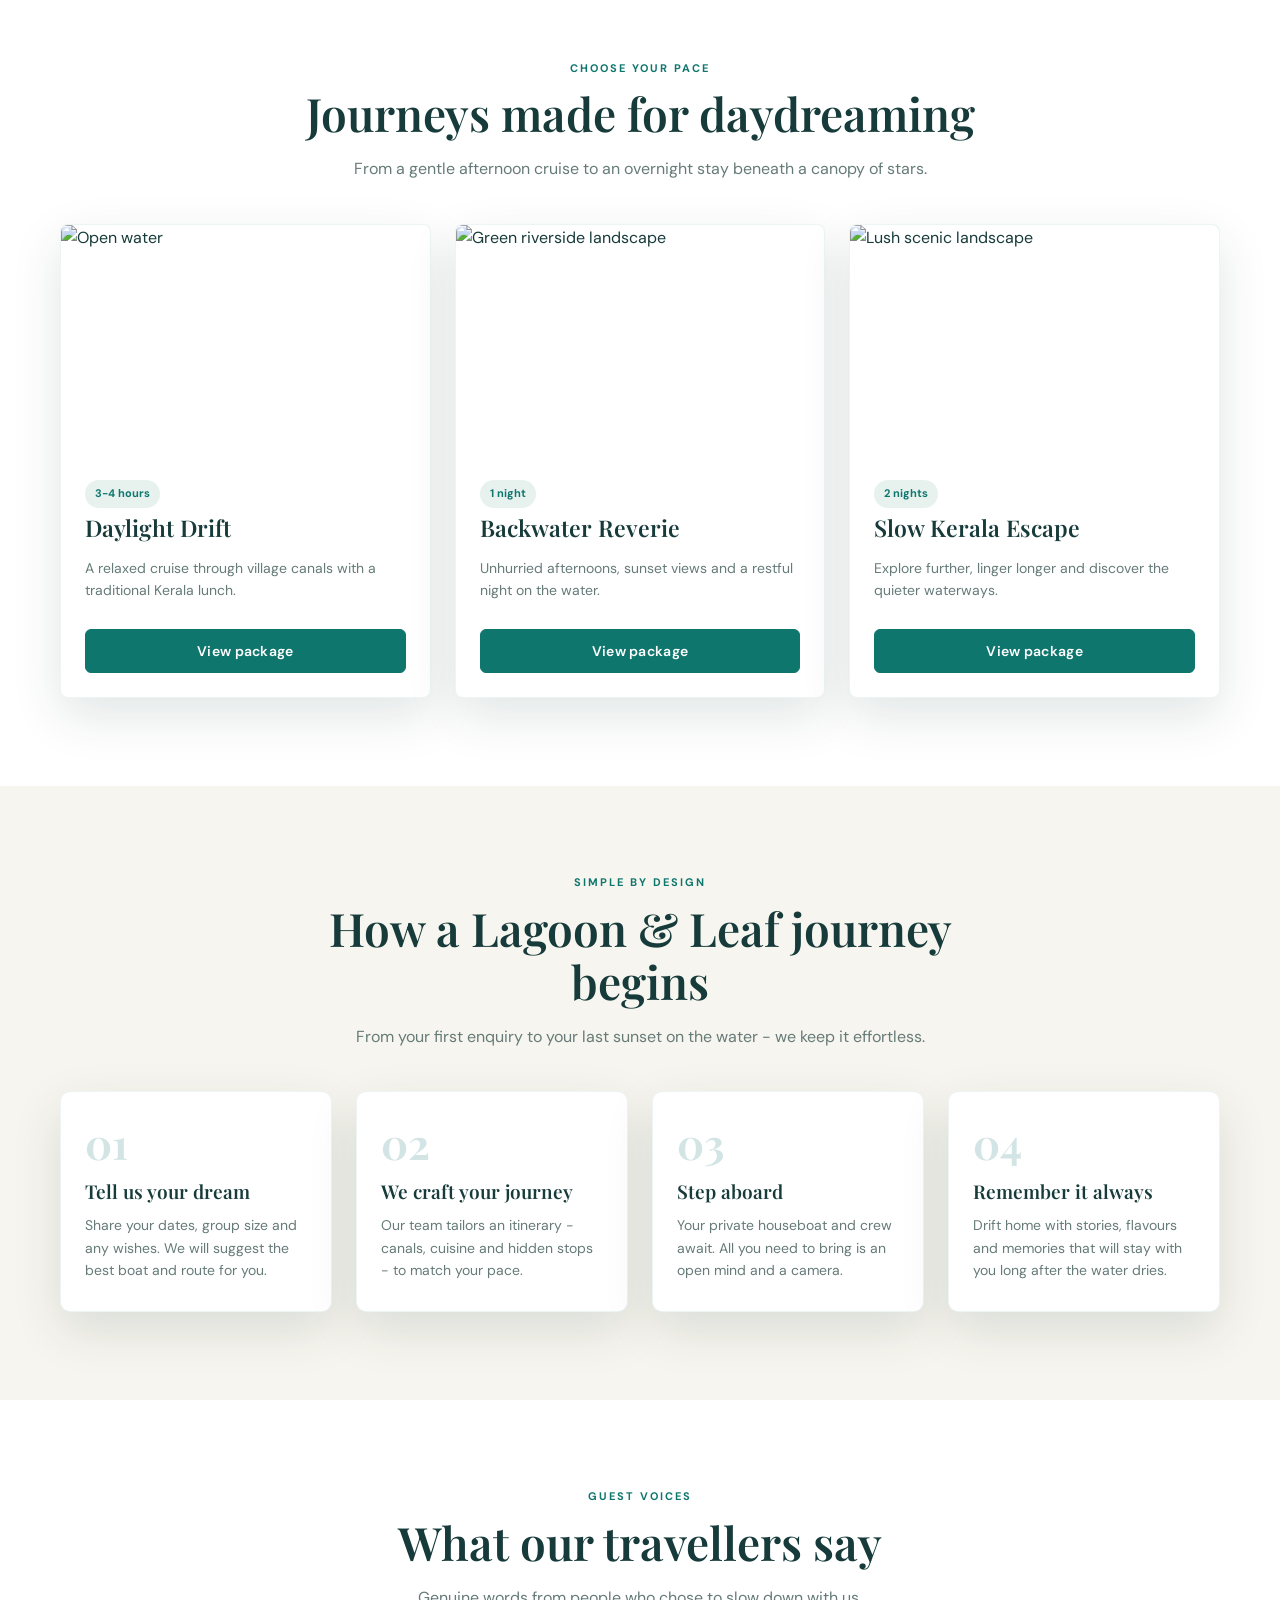
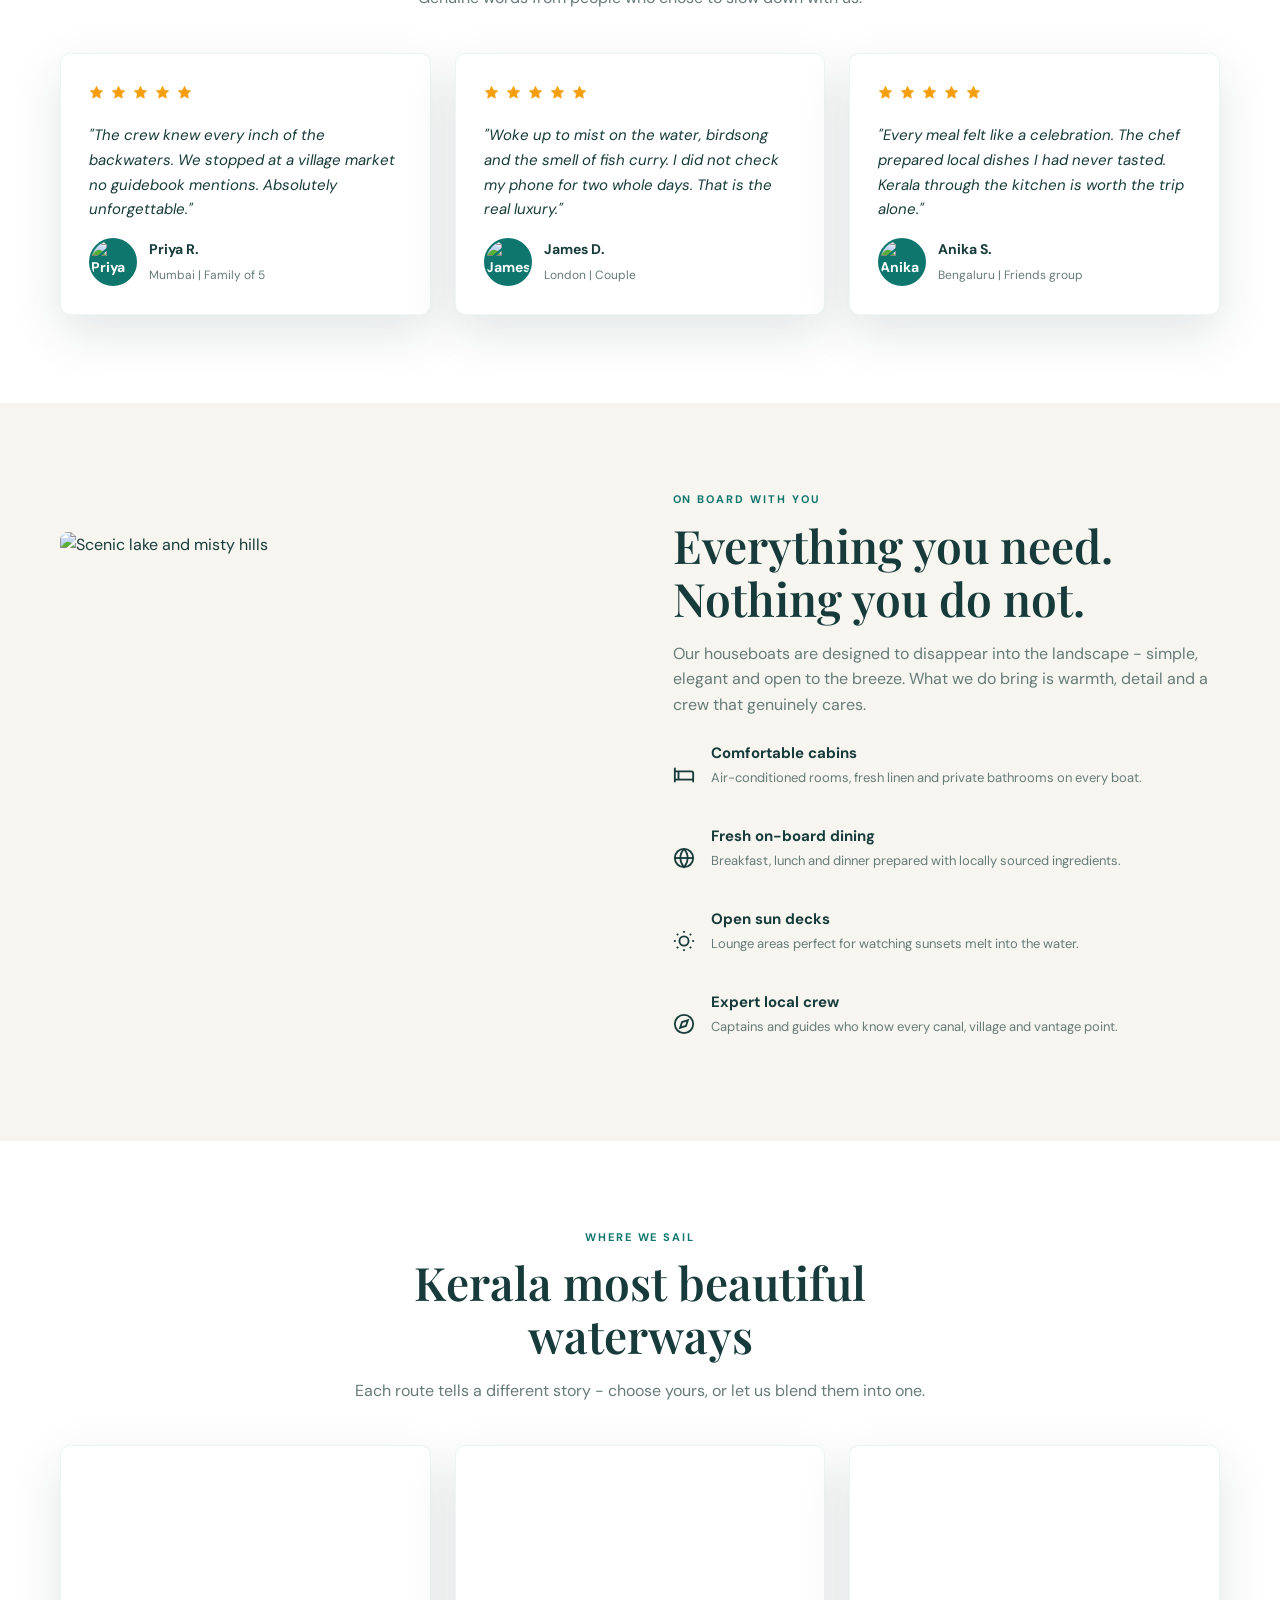
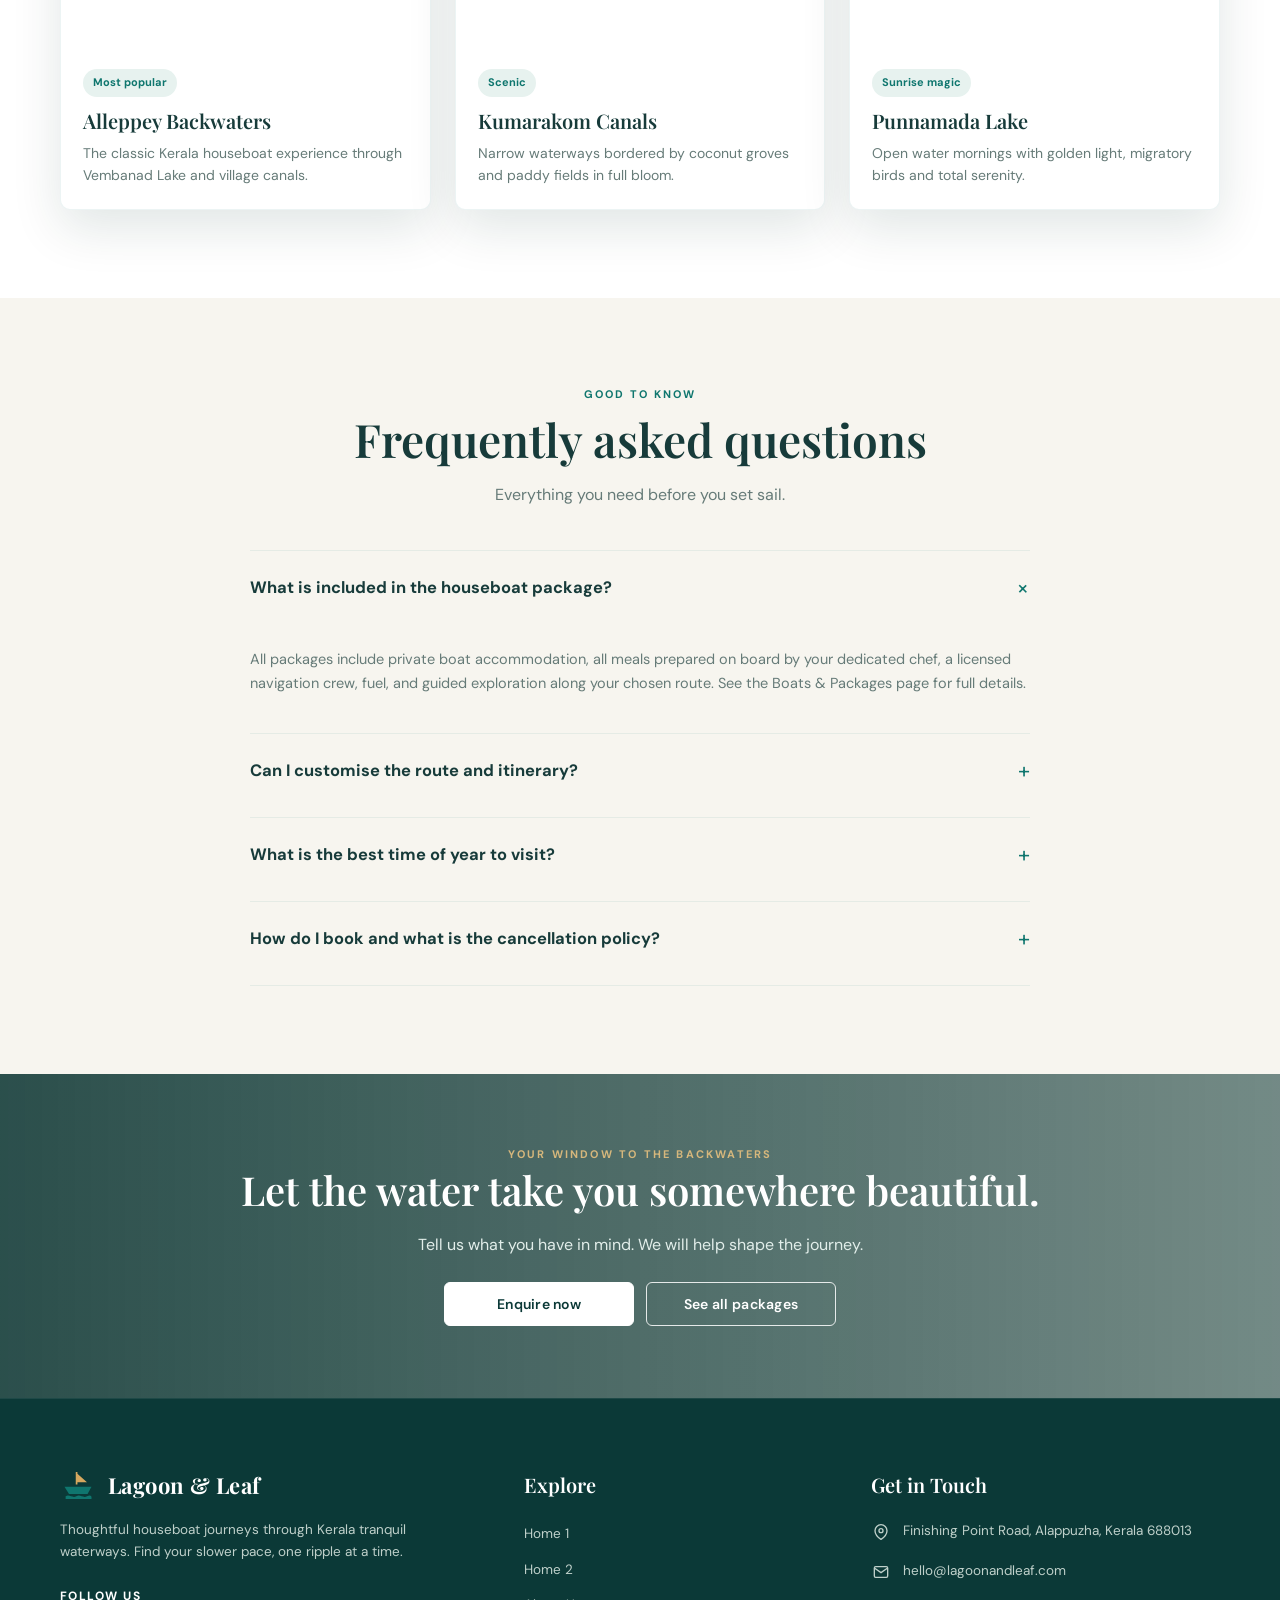
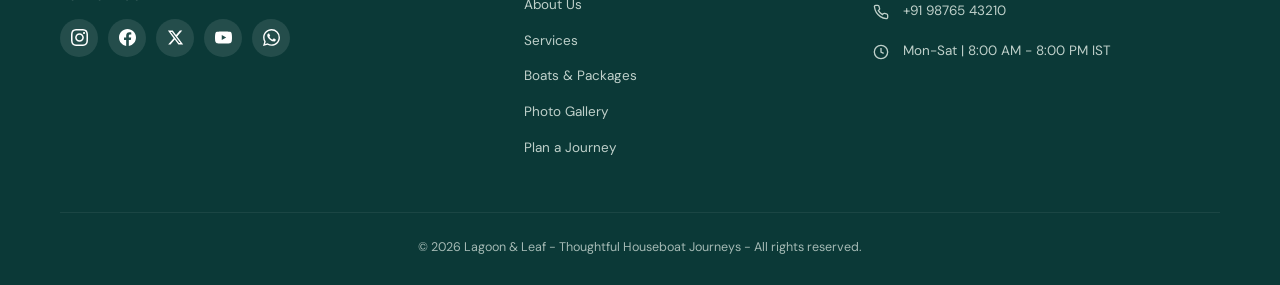
==== commit 99aabadf: "Fix: Remove mojibake encoding, replace emoji with SVG icons, unify CTA buttons, fix all pages alignm" ====
--- a/index.html
+++ b/index.html
@@ -3,7 +3,7 @@
 <head>
   <meta charset="utf-8">
   <meta name="viewport" content="width=device-width, initial-scale=1">
-  <meta name="description" content="Serene Kerala houseboat journeys — Lagoon &amp; Leaf">
+  <meta name="description" content="Serene Kerala houseboat journeys - Lagoon &amp; Leaf">
   <title>Home 1 | Lagoon &amp; Leaf</title>
   <link rel="icon" type="image/svg+xml" href="assets/boat-mark.svg">
   <script>
@@ -21,8 +21,8 @@
   <!-- TOPBAR -->
   <div class="topbar">
     <div class="container">
-      <span>✦ Slow journeys. Lasting memories.</span>
-      <span>Kerala backwaters · India</span>
+      <span>Slow journeys. Lasting memories.</span>
+      <span>Kerala backwaters | India</span>
     </div>
   </div>
 
@@ -51,7 +51,7 @@
           <span class="rtl-text">RTL</span>
         </button>
         <button type="button" class="nav-btn nav-btn-theme" id="theme-toggle" aria-label="Toggle dark/light theme" title="Toggle Dark/Light theme">
-          <span class="theme-icon">🌙</span>
+          <span class="theme-icon"><svg width="16" height="16" viewBox="0 0 24 24" fill="none" stroke="currentColor" stroke-width="2" stroke-linecap="round" stroke-linejoin="round"><path d="M21 12.79A9 9 0 1 1 11.21 3 7 7 0 0 0 21 12.79z"></path></svg></span>
         </button>
         <div class="desktop-actions">
           <a class="btn btn-signin" href="login.html">Sign in</a>
@@ -68,7 +68,7 @@
   <section class="hero">
     <div class="container">
       <div class="hero-content">
-        <div class="eyebrow">The art of slowing down · Kerala, India</div>
+        <div class="eyebrow">The art of slowing down - Kerala, India</div>
         <h1>Drift into a world of quiet wonder.</h1>
         <p>Wake to palm-fringed canals, glide past waterside villages and let the backwaters set the rhythm of your day.</p>
         <div class="hero-actions">
@@ -84,22 +84,22 @@
     <div class="container">
       <div class="trust-grid">
         <div class="trust-item">
-          <span class="trust-icon">⭐</span>
+          <span class="trust-icon"><svg width="24" height="24" viewBox="0 0 24 24" fill="#f59e0b" stroke="#f59e0b"><polygon points="12 2 15.09 8.26 22 9.27 17 14.14 18.18 21.02 12 17.77 5.82 21.02 7 14.14 2 9.27 8.91 8.26 12 2"/></svg></span>
           <strong>4.9 / 5</strong>
           <span>Guest rating</span>
         </div>
         <div class="trust-item">
-          <span class="trust-icon">🚢</span>
+          <span class="trust-icon"><svg width="24" height="24" viewBox="0 0 24 24" fill="none" stroke="currentColor" stroke-width="2"><path d="M2 20a2.4 2.4 0 0 0 2 1 2.4 2.4 0 0 0 2-1 2.4 2.4 0 0 1 2-1 2.4 2.4 0 0 1 2 1 2.4 2.4 0 0 0 2 1 2.4 2.4 0 0 0 2-1 2.4 2.4 0 0 1 2-1 2.4 2.4 0 0 1 2 1 2.4 2.4 0 0 0 2 1 2.4 2.4 0 0 0 2-1"/><path d="M4 18L3 12h18l-1 6"/><path d="M12 12V4l4 3-4 3"/></svg></span>
           <strong>500+</strong>
           <span>Journeys completed</span>
         </div>
         <div class="trust-item">
-          <span class="trust-icon">🌿</span>
+          <span class="trust-icon"><svg width="24" height="24" viewBox="0 0 24 24" fill="none" stroke="currentColor" stroke-width="2"><path d="M11 20A7 7 0 0 1 9.8 6.1C15.5 5 17 4.48 19 2c1 2 2 4.18 2 8 0 5.5-4.78 10-10 10Z"/><path d="M2 21c0-3 1.85-5.36 5.08-6C9.5 14.52 12 13 13 12"/></svg></span>
           <strong>12+</strong>
           <span>Curated routes</span>
         </div>
         <div class="trust-item">
-          <span class="trust-icon">🏅</span>
+          <span class="trust-icon"><svg width="24" height="24" viewBox="0 0 24 24" fill="none" stroke="currentColor" stroke-width="2"><circle cx="12" cy="8" r="6"/><path d="M15.477 12.89 17 22l-5-3-5 3 1.523-9.11"/></svg></span>
           <strong>8 Years</strong>
           <span>On the backwaters</span>
         </div>
@@ -141,10 +141,10 @@
         <article class="feature-card">
           <img src="https://images.unsplash.com/photo-1500375592092-40eb2168fd21?auto=format&fit=crop&w=900&q=80" alt="Open water">
           <div class="card-body">
-            <span class="tag">3–4 hours</span>
+            <span class="tag">3-4 hours</span>
             <h3>Daylight Drift</h3>
             <p>A relaxed cruise through village canals with a traditional Kerala lunch.</p>
-            <a class="btn" href="boats.html" style="margin-top:14px; padding:10px 18px; font-size:13px;">View package</a>
+            <a class="btn" href="boats.html" style="margin-top:14px; width:100%;">View package</a>
           </div>
         </article>
         <article class="feature-card">
@@ -153,7 +153,7 @@
             <span class="tag">1 night</span>
             <h3>Backwater Reverie</h3>
             <p>Unhurried afternoons, sunset views and a restful night on the water.</p>
-            <a class="btn" href="boats.html" style="margin-top:14px; padding:10px 18px; font-size:13px;">View package</a>
+            <a class="btn" href="boats.html" style="margin-top:14px; width:100%;">View package</a>
           </div>
         </article>
         <article class="feature-card">
@@ -162,7 +162,7 @@
             <span class="tag">2 nights</span>
             <h3>Slow Kerala Escape</h3>
             <p>Explore further, linger longer and discover the quieter waterways.</p>
-            <a class="btn" href="boats.html" style="margin-top:14px; padding:10px 18px; font-size:13px;">View package</a>
+            <a class="btn" href="boats.html" style="margin-top:14px; width:100%;">View package</a>
           </div>
         </article>
       </div>
@@ -175,18 +175,18 @@
       <div class="section-head">
         <div class="kicker">Simple by design</div>
         <h2>How a Lagoon &amp; Leaf journey begins</h2>
-        <p>From your first enquiry to your last sunset on the water — we keep it effortless.</p>
+        <p>From your first enquiry to your last sunset on the water - we keep it effortless.</p>
       </div>
       <div class="steps-grid">
         <div class="step-card">
           <div class="step-num">01</div>
           <h3>Tell us your dream</h3>
-          <p>Share your dates, group size and any wishes. We'll suggest the best boat and route for you.</p>
+          <p>Share your dates, group size and any wishes. We will suggest the best boat and route for you.</p>
         </div>
         <div class="step-card">
           <div class="step-num">02</div>
           <h3>We craft your journey</h3>
-          <p>Our team tailors an itinerary — canals, cuisine and hidden stops — to match your pace.</p>
+          <p>Our team tailors an itinerary - canals, cuisine and hidden stops - to match your pace.</p>
         </div>
         <div class="step-card">
           <div class="step-num">03</div>
@@ -212,7 +212,13 @@
       </div>
       <div class="grid3">
         <div class="testimonial-card">
-          <div class="stars">★★★★★</div>
+          <div class="stars" style="color:#f59e0b; letter-spacing:3px; font-size:16px;">
+            <svg width="15" height="15" viewBox="0 0 24 24" fill="#f59e0b" stroke="#f59e0b"><polygon points="12 2 15.09 8.26 22 9.27 17 14.14 18.18 21.02 12 17.77 5.82 21.02 7 14.14 2 9.27 8.91 8.26 12 2"/></svg>
+            <svg width="15" height="15" viewBox="0 0 24 24" fill="#f59e0b" stroke="#f59e0b"><polygon points="12 2 15.09 8.26 22 9.27 17 14.14 18.18 21.02 12 17.77 5.82 21.02 7 14.14 2 9.27 8.91 8.26 12 2"/></svg>
+            <svg width="15" height="15" viewBox="0 0 24 24" fill="#f59e0b" stroke="#f59e0b"><polygon points="12 2 15.09 8.26 22 9.27 17 14.14 18.18 21.02 12 17.77 5.82 21.02 7 14.14 2 9.27 8.91 8.26 12 2"/></svg>
+            <svg width="15" height="15" viewBox="0 0 24 24" fill="#f59e0b" stroke="#f59e0b"><polygon points="12 2 15.09 8.26 22 9.27 17 14.14 18.18 21.02 12 17.77 5.82 21.02 7 14.14 2 9.27 8.91 8.26 12 2"/></svg>
+            <svg width="15" height="15" viewBox="0 0 24 24" fill="#f59e0b" stroke="#f59e0b"><polygon points="12 2 15.09 8.26 22 9.27 17 14.14 18.18 21.02 12 17.77 5.82 21.02 7 14.14 2 9.27 8.91 8.26 12 2"/></svg>
+          </div>
           <p class="testimonial-text">"The crew knew every inch of the backwaters. We stopped at a village market no guidebook mentions. Absolutely unforgettable."</p>
           <div class="testimonial-author">
             <div class="author-avatar">
@@ -220,33 +226,45 @@
             </div>
             <div>
               <strong>Priya R.</strong>
-              <span>Mumbai · Family of 5</span>
+              <span>Mumbai | Family of 5</span>
             </div>
           </div>
         </div>
         <div class="testimonial-card">
-          <div class="stars">★★★★★</div>
-          <p class="testimonial-text">"Woke up to mist on the water, birdsong and the smell of fish curry. I didn't check my phone for two whole days. That's the real luxury."</p>
+          <div class="stars" style="color:#f59e0b; letter-spacing:3px; font-size:16px;">
+            <svg width="15" height="15" viewBox="0 0 24 24" fill="#f59e0b" stroke="#f59e0b"><polygon points="12 2 15.09 8.26 22 9.27 17 14.14 18.18 21.02 12 17.77 5.82 21.02 7 14.14 2 9.27 8.91 8.26 12 2"/></svg>
+            <svg width="15" height="15" viewBox="0 0 24 24" fill="#f59e0b" stroke="#f59e0b"><polygon points="12 2 15.09 8.26 22 9.27 17 14.14 18.18 21.02 12 17.77 5.82 21.02 7 14.14 2 9.27 8.91 8.26 12 2"/></svg>
+            <svg width="15" height="15" viewBox="0 0 24 24" fill="#f59e0b" stroke="#f59e0b"><polygon points="12 2 15.09 8.26 22 9.27 17 14.14 18.18 21.02 12 17.77 5.82 21.02 7 14.14 2 9.27 8.91 8.26 12 2"/></svg>
+            <svg width="15" height="15" viewBox="0 0 24 24" fill="#f59e0b" stroke="#f59e0b"><polygon points="12 2 15.09 8.26 22 9.27 17 14.14 18.18 21.02 12 17.77 5.82 21.02 7 14.14 2 9.27 8.91 8.26 12 2"/></svg>
+            <svg width="15" height="15" viewBox="0 0 24 24" fill="#f59e0b" stroke="#f59e0b"><polygon points="12 2 15.09 8.26 22 9.27 17 14.14 18.18 21.02 12 17.77 5.82 21.02 7 14.14 2 9.27 8.91 8.26 12 2"/></svg>
+          </div>
+          <p class="testimonial-text">"Woke up to mist on the water, birdsong and the smell of fish curry. I did not check my phone for two whole days. That is the real luxury."</p>
           <div class="testimonial-author">
             <div class="author-avatar">
               <img src="https://images.unsplash.com/photo-1507003211169-0a1dd7228f2d?auto=format&fit=crop&w=150&h=150&q=80" alt="James D.">
             </div>
             <div>
               <strong>James D.</strong>
-              <span>London · Couple</span>
+              <span>London | Couple</span>
             </div>
           </div>
         </div>
         <div class="testimonial-card">
-          <div class="stars">★★★★★</div>
-          <p class="testimonial-text">"Every meal felt like a celebration. The chef prepared local dishes I'd never tasted. Kerala through the kitchen is worth the trip alone."</p>
+          <div class="stars" style="color:#f59e0b; letter-spacing:3px; font-size:16px;">
+            <svg width="15" height="15" viewBox="0 0 24 24" fill="#f59e0b" stroke="#f59e0b"><polygon points="12 2 15.09 8.26 22 9.27 17 14.14 18.18 21.02 12 17.77 5.82 21.02 7 14.14 2 9.27 8.91 8.26 12 2"/></svg>
+            <svg width="15" height="15" viewBox="0 0 24 24" fill="#f59e0b" stroke="#f59e0b"><polygon points="12 2 15.09 8.26 22 9.27 17 14.14 18.18 21.02 12 17.77 5.82 21.02 7 14.14 2 9.27 8.91 8.26 12 2"/></svg>
+            <svg width="15" height="15" viewBox="0 0 24 24" fill="#f59e0b" stroke="#f59e0b"><polygon points="12 2 15.09 8.26 22 9.27 17 14.14 18.18 21.02 12 17.77 5.82 21.02 7 14.14 2 9.27 8.91 8.26 12 2"/></svg>
+            <svg width="15" height="15" viewBox="0 0 24 24" fill="#f59e0b" stroke="#f59e0b"><polygon points="12 2 15.09 8.26 22 9.27 17 14.14 18.18 21.02 12 17.77 5.82 21.02 7 14.14 2 9.27 8.91 8.26 12 2"/></svg>
+            <svg width="15" height="15" viewBox="0 0 24 24" fill="#f59e0b" stroke="#f59e0b"><polygon points="12 2 15.09 8.26 22 9.27 17 14.14 18.18 21.02 12 17.77 5.82 21.02 7 14.14 2 9.27 8.91 8.26 12 2"/></svg>
+          </div>
+          <p class="testimonial-text">"Every meal felt like a celebration. The chef prepared local dishes I had never tasted. Kerala through the kitchen is worth the trip alone."</p>
           <div class="testimonial-author">
             <div class="author-avatar">
               <img src="https://images.unsplash.com/photo-1517841905240-472988babdf9?auto=format&fit=crop&w=150&h=150&q=80" alt="Anika S.">
             </div>
             <div>
               <strong>Anika S.</strong>
-              <span>Bengaluru · Friends group</span>
+              <span>Bengaluru | Friends group</span>
             </div>
           </div>
         </div>
@@ -260,32 +278,32 @@
       <img src="https://images.unsplash.com/photo-1501785888041-af3ef285b470?auto=format&fit=crop&w=1000&q=85" alt="Scenic lake and misty hills">
       <div>
         <div class="kicker">On board with you</div>
-        <h2>Everything you need. Nothing you don't.</h2>
-        <p class="muted">Our houseboats are designed to disappear into the landscape — simple, elegant and open to the breeze. What we do bring is warmth, detail and a crew that genuinely cares.</p>
+        <h2>Everything you need. Nothing you do not.</h2>
+        <p class="muted">Our houseboats are designed to disappear into the landscape - simple, elegant and open to the breeze. What we do bring is warmth, detail and a crew that genuinely cares.</p>
         <div class="feature-list">
           <div class="feature-row">
-            <span class="feature-icon">🛏️</span>
+            <span class="feature-icon"><svg width="22" height="22" viewBox="0 0 24 24" fill="none" stroke="currentColor" stroke-width="2"><path d="M2 4v16"/><path d="M2 8h18a2 2 0 0 1 2 2v10"/><path d="M2 17h20"/><path d="M6 8v9"/></svg></span>
             <div>
               <strong>Comfortable cabins</strong>
               <p>Air-conditioned rooms, fresh linen and private bathrooms on every boat.</p>
             </div>
           </div>
           <div class="feature-row">
-            <span class="feature-icon">🍽️</span>
+            <span class="feature-icon"><svg width="22" height="22" viewBox="0 0 24 24" fill="none" stroke="currentColor" stroke-width="2"><circle cx="12" cy="12" r="10"/><path d="M12 2a14.5 14.5 0 0 0 0 20 14.5 14.5 0 0 0 0-20"/><path d="M2 12h20"/></svg></span>
             <div>
               <strong>Fresh on-board dining</strong>
               <p>Breakfast, lunch and dinner prepared with locally sourced ingredients.</p>
             </div>
           </div>
           <div class="feature-row">
-            <span class="feature-icon">🌅</span>
+            <span class="feature-icon"><svg width="22" height="22" viewBox="0 0 24 24" fill="none" stroke="currentColor" stroke-width="2"><circle cx="12" cy="12" r="5"/><line x1="12" y1="1" x2="12" y2="3"/><line x1="12" y1="21" x2="12" y2="23"/><line x1="4.22" y1="4.22" x2="5.64" y2="5.64"/><line x1="18.36" y1="18.36" x2="19.78" y2="19.78"/><line x1="1" y1="12" x2="3" y2="12"/><line x1="21" y1="12" x2="23" y2="12"/><line x1="4.22" y1="19.78" x2="5.64" y2="18.36"/><line x1="18.36" y1="5.64" x2="19.78" y2="4.22"/></svg></span>
             <div>
               <strong>Open sun decks</strong>
               <p>Lounge areas perfect for watching sunsets melt into the water.</p>
             </div>
           </div>
           <div class="feature-row">
-            <span class="feature-icon">🧭</span>
+            <span class="feature-icon"><svg width="22" height="22" viewBox="0 0 24 24" fill="none" stroke="currentColor" stroke-width="2"><circle cx="12" cy="12" r="10"/><polygon points="16.24 7.76 14.12 14.12 7.76 16.24 9.88 9.88 16.24 7.76"/></svg></span>
             <div>
               <strong>Expert local crew</strong>
               <p>Captains and guides who know every canal, village and vantage point.</p>
@@ -301,8 +319,8 @@
     <div class="container">
       <div class="section-head">
         <div class="kicker">Where we sail</div>
-        <h2>Kerala's most beautiful waterways</h2>
-        <p>Each route tells a different story — choose yours, or let us blend them into one.</p>
+        <h2>Kerala most beautiful waterways</h2>
+        <p>Each route tells a different story - choose yours, or let us blend them into one.</p>
       </div>
       <div class="routes-grid">
         <div class="route-card">
@@ -357,7 +375,7 @@
             <span class="faq-icon">+</span>
           </button>
           <div class="faq-a">
-            <p>Absolutely. Our routes are flexible starting points, not rigid tracks. Tell us your interests — photography, birding, artisanal village visits, or secluded sunset anchorages — and we will tailor your day around them.</p>
+            <p>Absolutely. Our routes are flexible starting points, not rigid tracks. Tell us your interests: photography, birding, artisanal village visits, or secluded sunset anchorages, and we will tailor your day around them.</p>
           </div>
         </div>
         <div class="faq-item">
@@ -366,7 +384,7 @@
             <span class="faq-icon">+</span>
           </button>
           <div class="faq-a">
-            <p>October through March provides the most pleasant weather with gentle breezes and calm waters. The monsoon season (June–August) offers a dramatic, lush, and romantic Kerala experience for lovers of rain.</p>
+            <p>October through March provides the most pleasant weather with gentle breezes and calm waters. The monsoon season (June to August) offers a dramatic, lush, and romantic Kerala experience for lovers of rain.</p>
           </div>
         </div>
         <div class="faq-item">
@@ -375,7 +393,7 @@
             <span class="faq-icon">+</span>
           </button>
           <div class="faq-a">
-            <p>Use our online Enquiry form or contact us via WhatsApp or phone. We will confirm availability and share transparent payment milestones. Bookings can be rescheduled with 7 days' advance notice free of charge.</p>
+            <p>Use our online Enquiry form or contact us via WhatsApp or phone. We will confirm availability and share transparent payment milestones. Bookings can be rescheduled with 7 days advance notice free of charge.</p>
           </div>
         </div>
       </div>
@@ -387,7 +405,7 @@
     <div class="container">
       <div class="eyebrow">Your window to the backwaters</div>
       <h2>Let the water take you somewhere beautiful.</h2>
-      <p>Tell us what you have in mind. We'll help shape the journey.</p>
+      <p>Tell us what you have in mind. We will help shape the journey.</p>
       <div class="hero-actions" style="justify-content:center; margin-top:24px;">
         <a class="btn light" href="contact.html">Enquire now</a>
         <a class="btn outline" href="boats.html">See all packages</a>
@@ -405,7 +423,7 @@
             <img src="assets/boat-mark.svg" alt="Lagoon &amp; Leaf Logo">
             <span>Lagoon &amp; Leaf</span>
           </a>
-          <p class="footer-desc">Thoughtful houseboat journeys through Kerala's tranquil waterways. Find your slower pace, one ripple at a time.</p>
+          <p class="footer-desc">Thoughtful houseboat journeys through Kerala tranquil waterways. Find your slower pace, one ripple at a time.</p>
           <div class="footer-social-wrap">
             <h4 class="footer-social-title">Follow Us</h4>
             <div class="footer-social-icons">
@@ -447,31 +465,39 @@
           <h3 class="footer-heading">Get in Touch</h3>
           <div class="footer-contact-list">
             <div class="footer-contact-item">
-              <span class="footer-contact-icon">📍</span>
+              <span class="footer-contact-icon">
+                <svg viewBox="0 0 24 24" width="16" height="16" fill="none" stroke="currentColor" stroke-width="2"><path d="M21 10c0 7-9 13-9 13s-9-6-9-13a9 9 0 0 1 18 0z"/><circle cx="12" cy="10" r="3"/></svg>
+              </span>
               <span>Finishing Point Road, Alappuzha, Kerala 688013</span>
             </div>
             <div class="footer-contact-item">
-              <span class="footer-contact-icon">✉️</span>
+              <span class="footer-contact-icon">
+                <svg viewBox="0 0 24 24" width="16" height="16" fill="none" stroke="currentColor" stroke-width="2"><path d="M4 4h16c1.1 0 2 .9 2 2v12c0 1.1-.9 2-2 2H4c-1.1 0-2-.9-2-2V6c0-1.1.9-2 2-2z"/><polyline points="22,6 12,13 2,6"/></svg>
+              </span>
               <a href="mailto:hello@lagoonandleaf.com">hello@lagoonandleaf.com</a>
             </div>
             <div class="footer-contact-item">
-              <span class="footer-contact-icon">📞</span>
+              <span class="footer-contact-icon">
+                <svg viewBox="0 0 24 24" width="16" height="16" fill="none" stroke="currentColor" stroke-width="2"><path d="M22 16.92v3a2 2 0 0 1-2.18 2 19.79 19.79 0 0 1-8.63-3.07 19.5 19.5 0 0 1-6-6 19.79 19.79 0 0 1-3.07-8.67A2 2 0 0 1 4.11 2h3a2 2 0 0 1 2 1.72 12.84 12.84 0 0 0 .7 2.81 2 2 0 0 1-.45 2.11L8.09 9.91a16 16 0 0 0 6 6l1.27-1.27a2 2 0 0 1 2.11-.45 12.84 12.84 0 0 0 2.81.7A2 2 0 0 1 22 16.92z"/></svg>
+              </span>
               <a href="tel:+919876543210">+91 98765 43210</a>
             </div>
             <div class="footer-contact-item">
-              <span class="footer-contact-icon">🕒</span>
-              <span>Mon–Sat · 8:00 AM – 8:00 PM IST</span>
+              <span class="footer-contact-icon">
+                <svg viewBox="0 0 24 24" width="16" height="16" fill="none" stroke="currentColor" stroke-width="2"><circle cx="12" cy="12" r="10"/><polyline points="12 6 12 12 16 14"/></svg>
+              </span>
+              <span>Mon-Sat | 8:00 AM - 8:00 PM IST</span>
             </div>
           </div>
         </div>
       </div>
 
       <div class="copyright">
-        <p>© <span data-year></span> Lagoon &amp; Leaf · Thoughtful Houseboat Journeys · All rights reserved.</p>
+        <p>&copy; <span data-year></span> Lagoon &amp; Leaf - Thoughtful Houseboat Journeys - All rights reserved.</p>
       </div>
     </div>
   </footer>
 
   <script src="assets/main.js"></script>
 </body>
-</html>
+</html>
--- a/assets/style.css
+++ b/assets/style.css
@@ -274,23 +274,30 @@
   justify-content: center;
   border-radius: 6px;
   font-family: inherit;
-  font-weight: 700;
+  font-weight: 600;
+  font-size: 14px;
+  line-height: 1;
   letter-spacing: 0.02em;
   cursor: pointer;
   transition: all 0.2s ease;
   text-decoration: none;
   white-space: nowrap;
   box-sizing: border-box;
-}
-
-/* Sign-in button: outline variant, matching height with Plan a cruise */
+  text-align: center;
+  height: 44px;
+  min-height: 44px;
+  padding: 0 24px;
+}
+
+/* Sign-in button: outline variant */
 .btn-signin {
   border: 1.5px solid var(--teal) !important;
   background: transparent !important;
   color: var(--teal) !important;
-  height: 38px !important;
-  padding: 0 16px !important;
-  font-size: 13.5px !important;
+  height: 44px;
+  min-height: 44px;
+  padding: 0 24px;
+  font-size: 14px;
 }
 
 .btn-signin:hover {
@@ -306,9 +313,10 @@
   border: 1.5px solid var(--teal);
   background: var(--teal);
   color: #ffffff !important;
-  height: 38px;
-  padding: 0 18px;
-  font-size: 13.5px;
+  height: 44px;
+  min-height: 44px;
+  padding: 0 24px;
+  font-size: 14px;
 }
 
 .btn-cruise:hover,
@@ -322,10 +330,12 @@
 
 .btn.outline {
   background: transparent;
-  border: 1.5px solid rgba(255, 255, 255, 0.8);
+  border: 1.5px solid rgba(255, 255, 255, 0.85);
   color: #ffffff !important;
-  padding: 11px 22px;
-  height: auto;
+  height: 44px;
+  min-height: 44px;
+  padding: 0 24px;
+  font-size: 14px;
 }
 
 .btn.outline:hover {
@@ -338,14 +348,47 @@
   background: #ffffff;
   border: 1.5px solid #ffffff;
   color: var(--deep) !important;
-  padding: 11px 22px;
-  height: auto;
+  height: 44px;
+  min-height: 44px;
+  padding: 0 24px;
+  font-size: 14px;
 }
 
 .btn.light:hover {
   background: var(--bg-body);
   border-color: var(--bg-body);
   transform: translateY(-1px);
+}
+
+/* Specific sizing for navbar desktop actions so navbar stays compact & perfectly aligned */
+.nav-actions .btn-signin,
+.nav-actions .btn-cruise,
+.desktop-actions .btn-signin,
+.desktop-actions .btn-cruise {
+  height: 38px !important;
+  min-height: 38px !important;
+  padding: 0 18px !important;
+  font-size: 13.5px !important;
+}
+
+/* Paired CTA buttons in hero, banner and section callouts: uniform equal size */
+.hero-actions .btn,
+.banner-actions .btn,
+.cta-actions .btn,
+.hero-btns .btn,
+.cta-banner .btn {
+  min-width: 190px;
+  height: 44px;
+  min-height: 44px;
+}
+
+/* Card CTA buttons */
+.boat-card .btn,
+.fleet-card .btn,
+.pkg-card .btn {
+  height: 44px;
+  min-height: 44px;
+  padding: 0 22px;
 }
 
 /* Dark theme button refinements */
@@ -657,10 +700,14 @@
 }
 
 .checks li:before {
-  content: '✓';
-  color: var(--teal);
-  font-weight: 700;
-  margin-right: 10px;
+  content: '';
+  display: inline-block;
+  width: 6px;
+  height: 6px;
+  border-radius: 50%;
+  background: var(--teal);
+  margin-right: 12px;
+  vertical-align: middle;
 }
 
 .stats {
@@ -1184,7 +1231,7 @@
 /* ==========================================================================
    RESPONSIVE DESIGN
    ========================================================================== */
-/* Tablet & Moderate Desktop (961px – 1200px including 1024px) */
+/* Tablet & Moderate Desktop (961px - 1200px including 1024px) */
 @media (max-width: 1200px) and (min-width: 961px) {
   .navinner {
     height: 74px;
@@ -1428,7 +1475,7 @@
 .trust-item span { font-size: 12px; color: var(--text-muted); font-weight: 600; text-transform: uppercase; letter-spacing: 0.08em; }
 
 /* ==========================================================================
-   HOW IT WORKS – STEPS (Home1)
+   HOW IT WORKS - STEPS (Home1)
    ========================================================================== */
 .steps-grid {
   display: grid;
@@ -1786,7 +1833,7 @@
 }
 .ig-item:hover img { transform: scale(1.06); }
 .ig-item::after {
-  content: '📷';
+  content: '';
   position: absolute;
   inset: 0;
   display: flex;
@@ -1983,7 +2030,7 @@
 .social-link.tripadvisor:hover { background: #34e0a1; border-color: transparent; color: #000; }
 .social-link.whatsapp:hover { background: #25d366; border-color: transparent; color: #fff; }
 
-/* Auth pages – centered single-column (no visual panel) */
+/* Auth pages - centered single-column (no visual panel) */
 .auth-page {
   grid-template-columns: 1fr;
 }
@@ -2005,7 +2052,7 @@
 }
 
 /* ==========================================================================
-   RESPONSIVE – NEW COMPONENTS
+   RESPONSIVE - NEW COMPONENTS
    ========================================================================== */
 @media (max-width: 1050px) {
   .steps-grid { grid-template-columns: repeat(2, 1fr); }
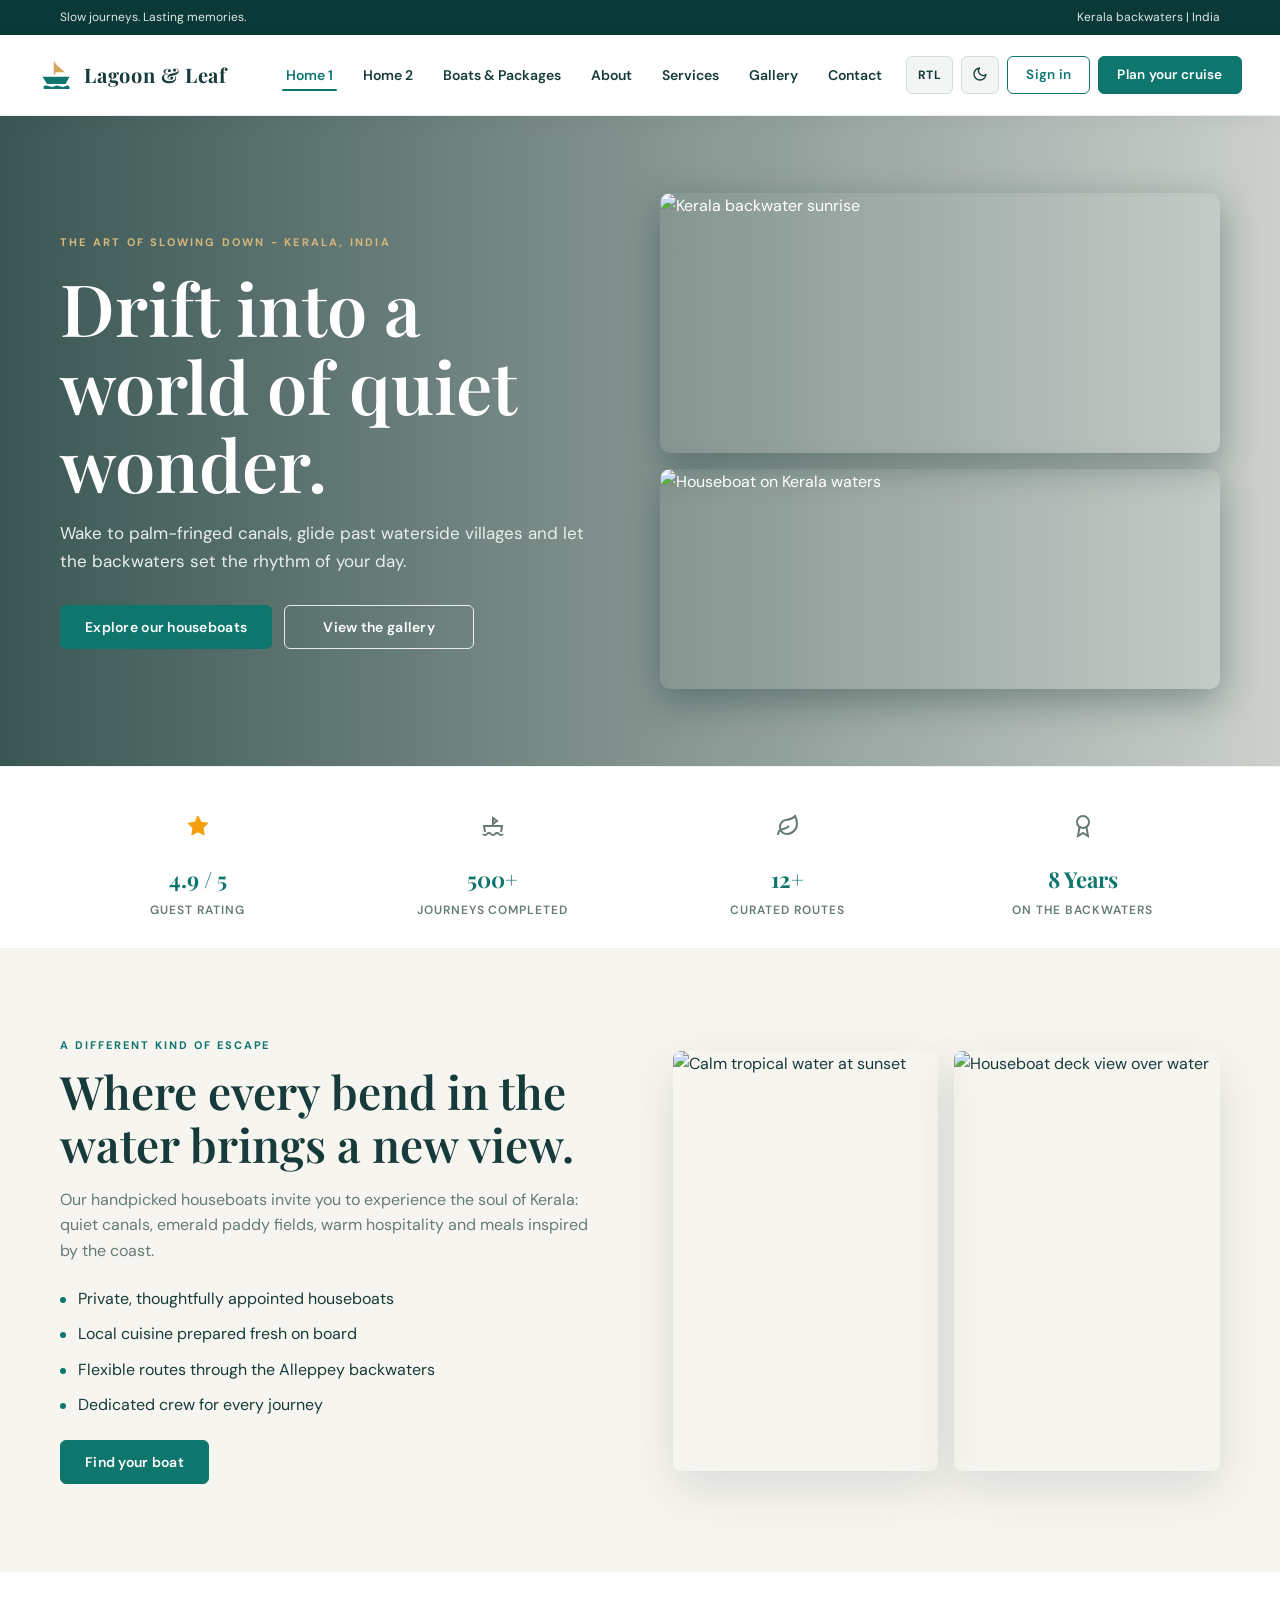
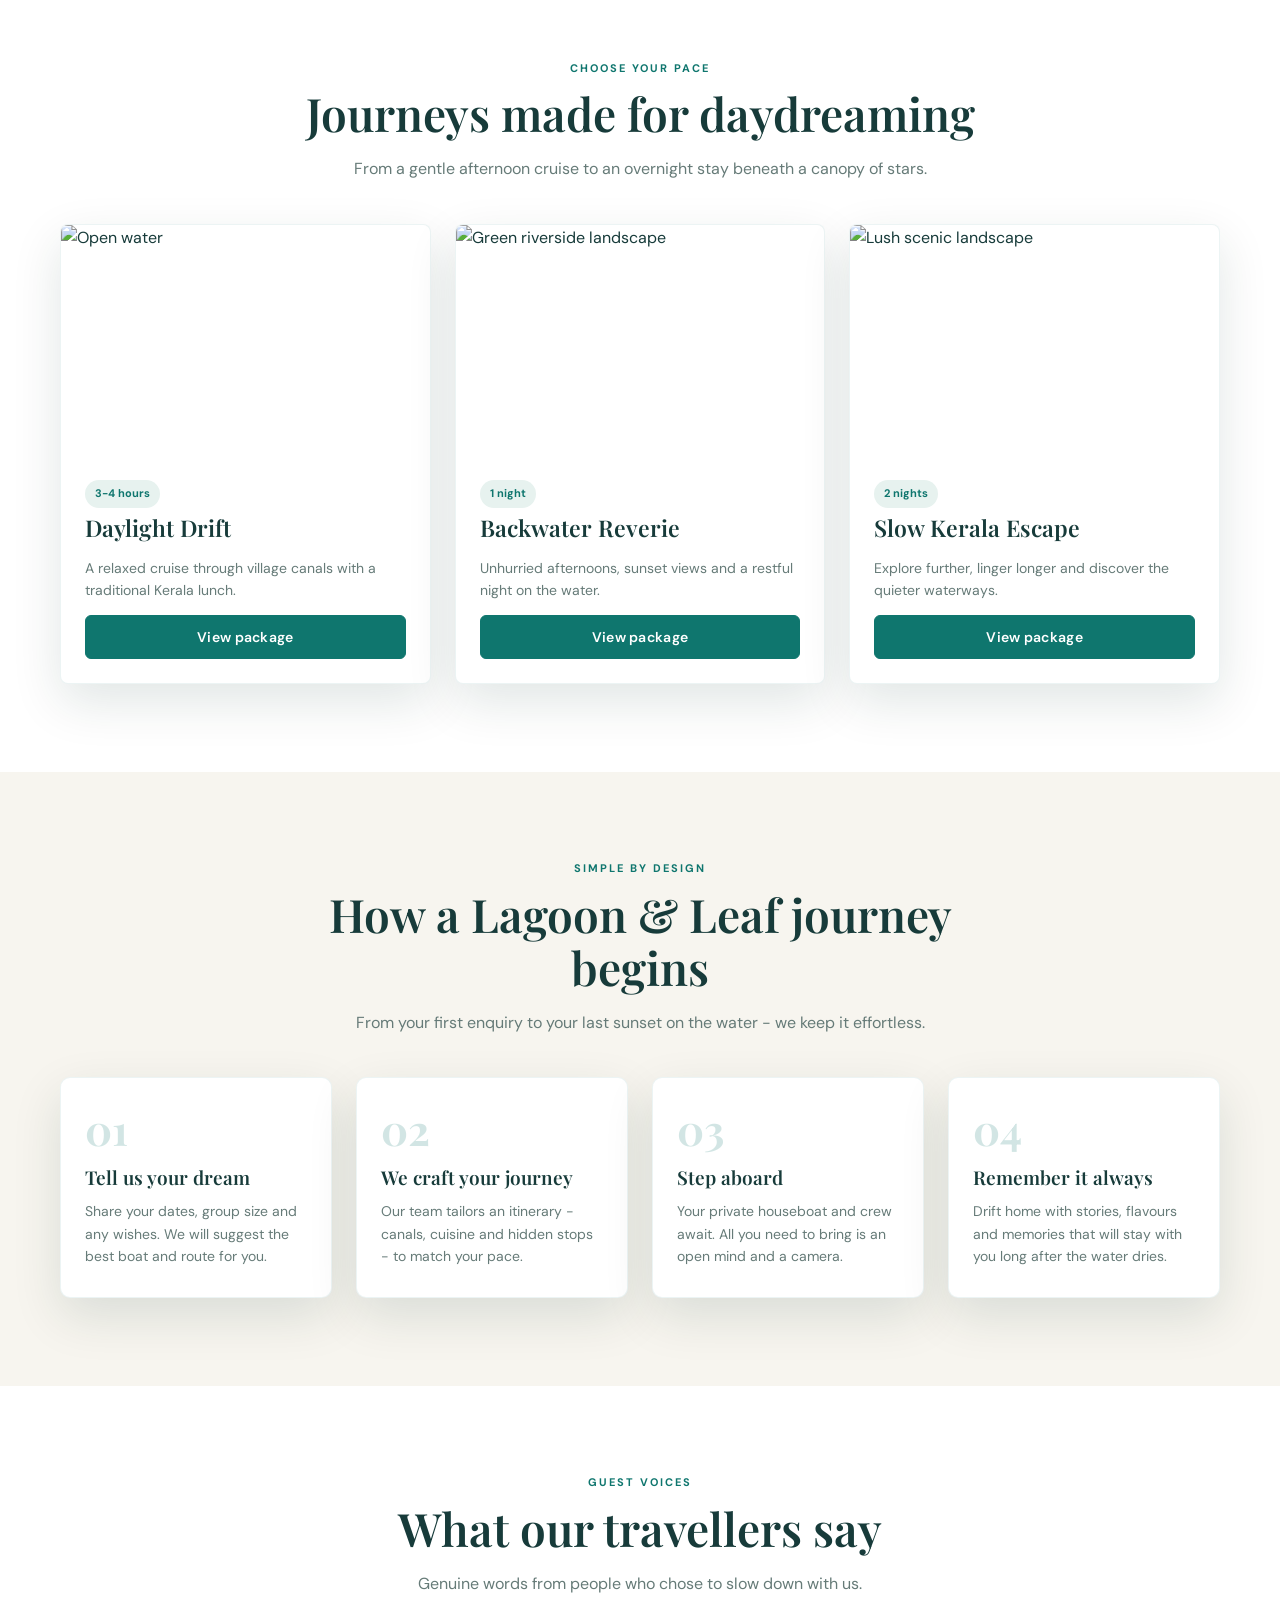
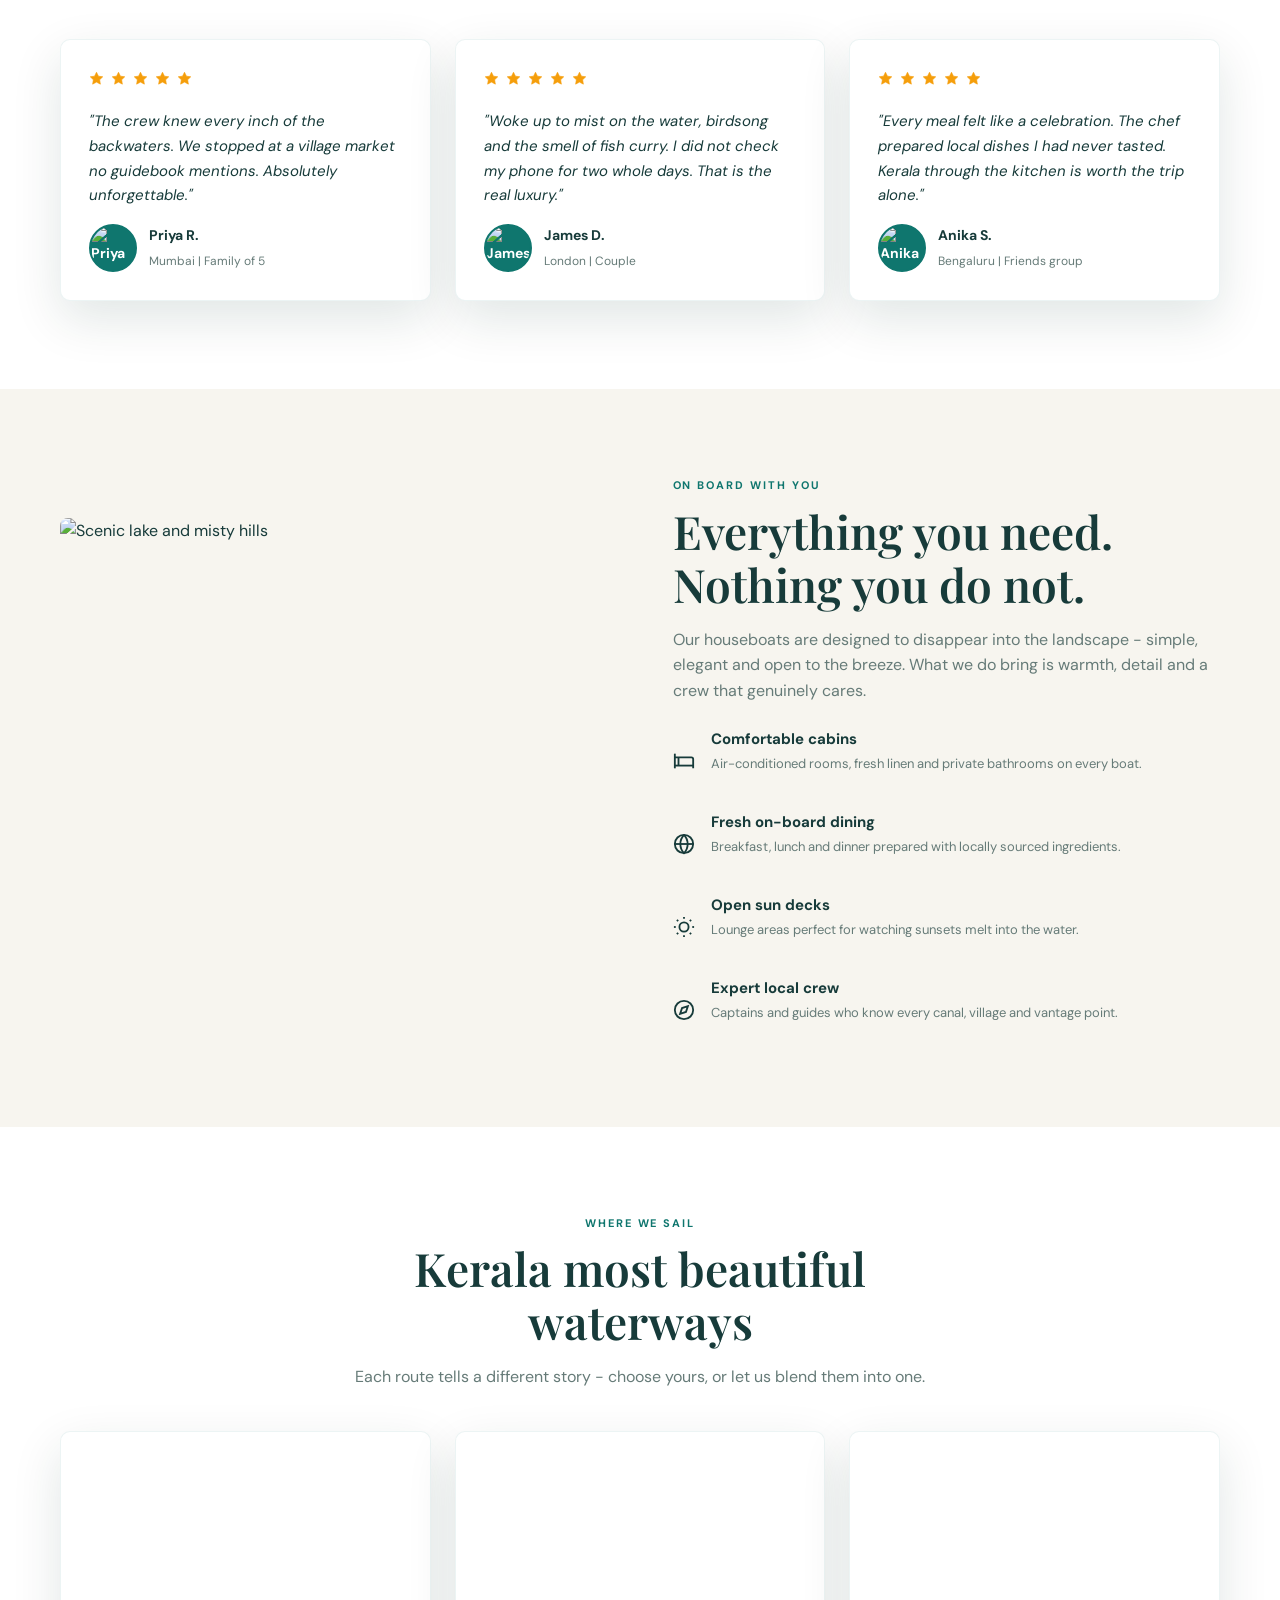
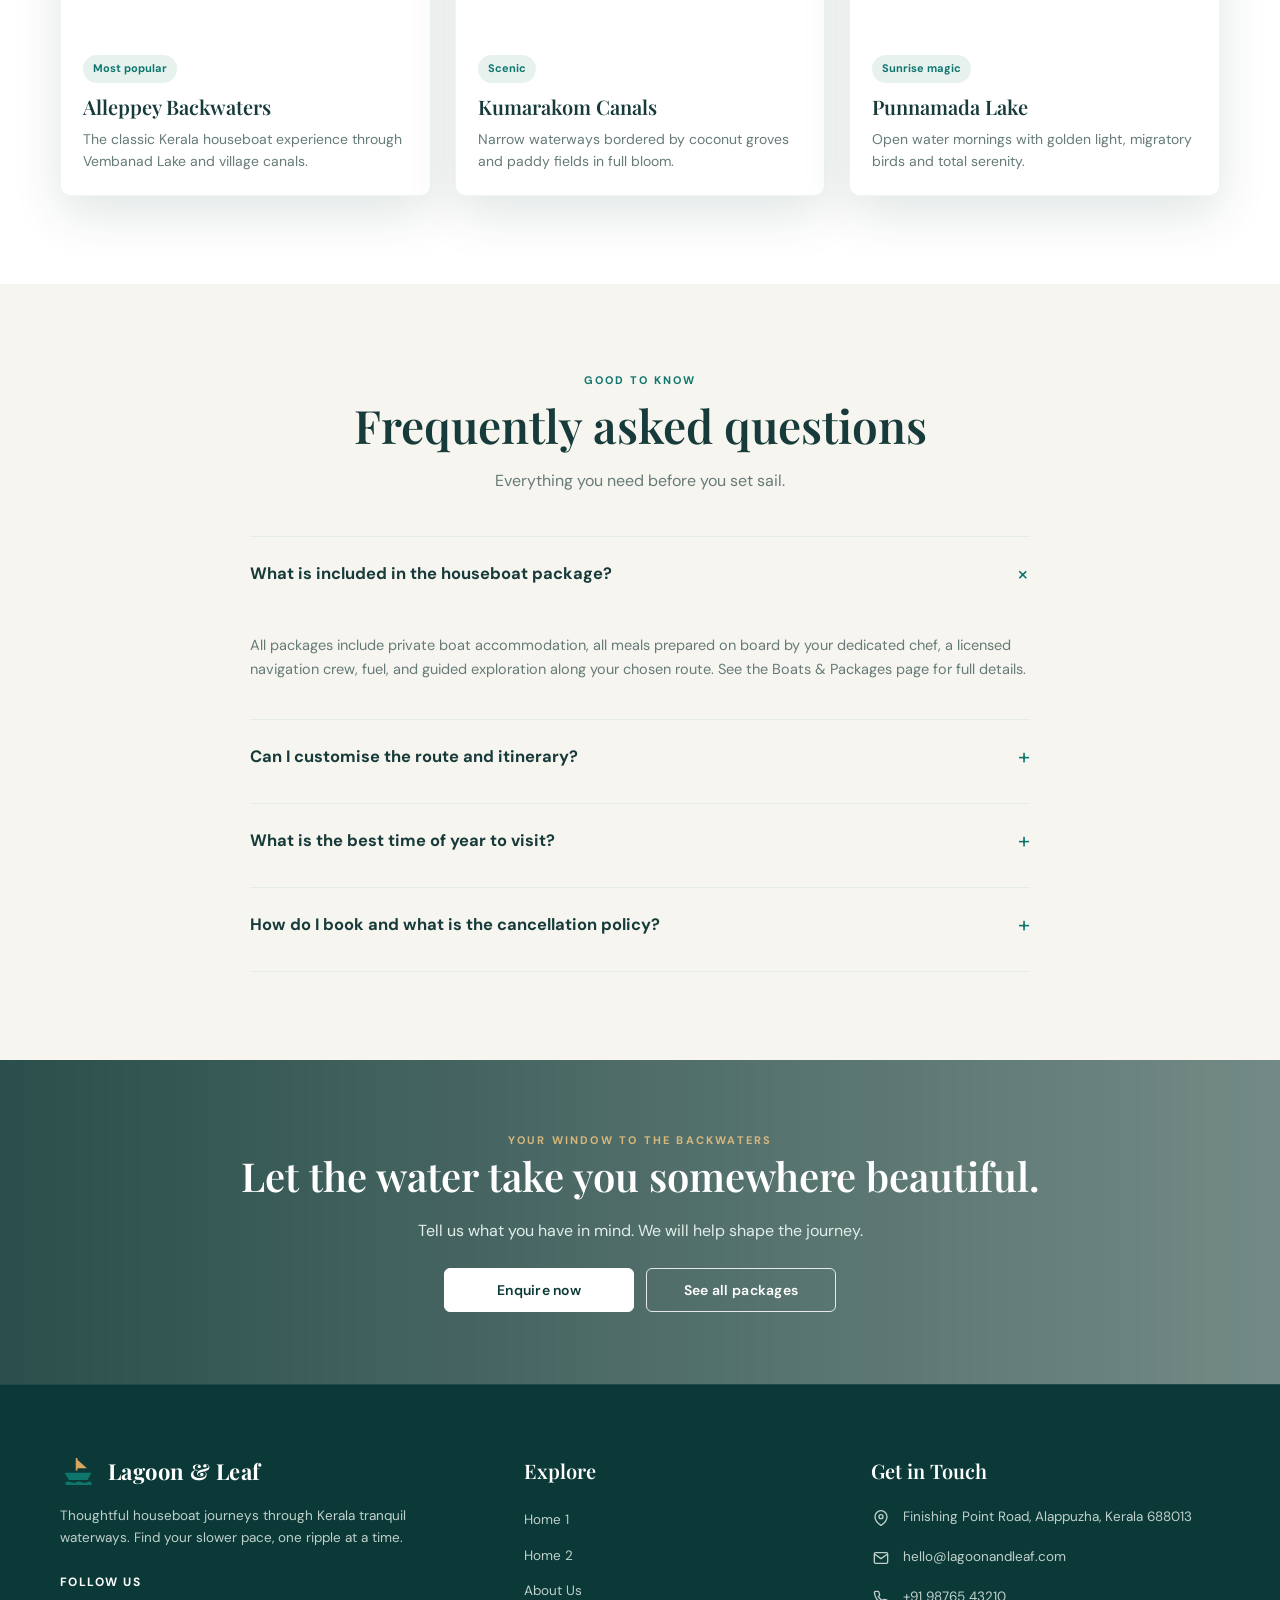
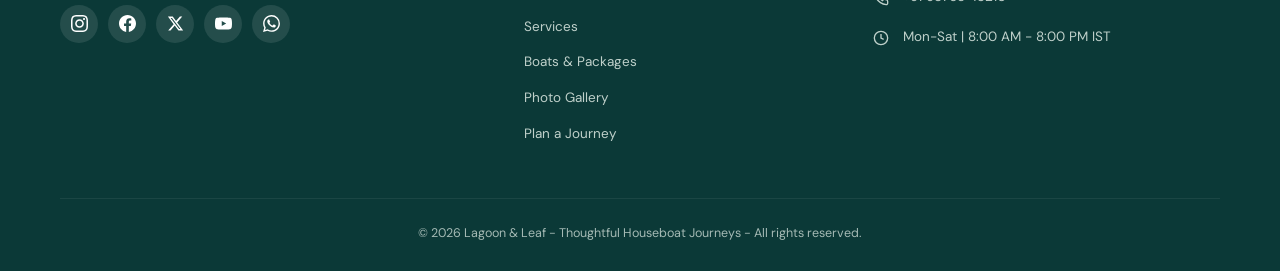
==== commit 7b5d4f7a: "Fix: calendar icon visibility in dark/light themes, package cards and service CTA alignment, and con" ====
--- a/index.html
+++ b/index.html
@@ -45,6 +45,10 @@
           <a class="btn btn-signin" href="login.html">Sign in</a>
           <a class="btn btn-cruise" href="contact.html">Plan your cruise</a>
         </div>
+        <div class="mobile-controls">
+          <button type="button" class="nav-btn nav-btn-rtl" id="rtl-toggle-m" aria-label="Toggle text direction" title="Toggle RTL/LTR"><span class="rtl-text">RTL</span></button>
+          <button type="button" class="nav-btn nav-btn-theme" id="theme-toggle-m" aria-label="Toggle dark/light theme" title="Toggle Dark/Light theme"><span class="theme-icon"><svg width="16" height="16" viewBox="0 0 24 24" fill="none" stroke="currentColor" stroke-width="2" stroke-linecap="round" stroke-linejoin="round"><path d="M21 12.79A9 9 0 1 1 11.21 3 7 7 0 0 0 21 12.79z"></path></svg></span></button>
+        </div>
       </nav>
       <div class="nav-actions">
         <button type="button" class="nav-btn nav-btn-rtl" id="rtl-toggle" aria-label="Toggle text direction" title="Toggle RTL/LTR">
@@ -67,13 +71,19 @@
   <!-- HERO -->
   <section class="hero">
     <div class="container">
-      <div class="hero-content">
-        <div class="eyebrow">The art of slowing down - Kerala, India</div>
-        <h1>Drift into a world of quiet wonder.</h1>
-        <p>Wake to palm-fringed canals, glide past waterside villages and let the backwaters set the rhythm of your day.</p>
-        <div class="hero-actions">
-          <a class="btn" href="boats.html">Explore our houseboats</a>
-          <a class="btn outline" href="gallery.html">View the gallery</a>
+      <div class="hero-split">
+        <div class="hero-split-content">
+          <div class="eyebrow">The art of slowing down - Kerala, India</div>
+          <h1>Drift into a world of quiet wonder.</h1>
+          <p>Wake to palm-fringed canals, glide past waterside villages and let the backwaters set the rhythm of your day.</p>
+          <div class="hero-actions">
+            <a class="btn" href="boats.html">Explore our houseboats</a>
+            <a class="btn outline" href="gallery.html">View the gallery</a>
+          </div>
+        </div>
+        <div class="hero-split-image">
+          <img src="https://images.unsplash.com/photo-1507525428034-b723cf961d3e?auto=format&fit=crop&w=700&q=85" alt="Kerala backwater sunrise">
+          <img src="https://images.unsplash.com/photo-1476514525535-07fb3b4ae5f1?auto=format&fit=crop&w=700&q=85" alt="Houseboat on Kerala waters">
         </div>
       </div>
     </div>
--- a/assets/style.css
+++ b/assets/style.css
@@ -1234,41 +1234,57 @@
 /* Tablet & Moderate Desktop (961px - 1200px including 1024px) */
 @media (max-width: 1200px) and (min-width: 961px) {
   .navinner {
-    height: 74px;
-    gap: 14px;
+    height: 70px;
+    gap: 10px;
   }
   .brand span {
-    font-size: 18px;
+    font-size: 17px;
   }
   .brand img {
-    width: 32px;
-    height: 32px;
+    width: 30px;
+    height: 30px;
   }
   .navlinks {
-    gap: 12px;
-    font-size: 13px;
+    gap: 6px;
+    font-size: 12.5px;
   }
   .navlink {
     padding: 0 2px;
-    font-size: 13px;
-    height: 36px;
+    font-size: 12.5px;
+    height: 34px;
+    white-space: nowrap;
   }
   .nav-actions {
-    gap: 6px;
-  }
-  .btn-signin,
-  .btn-cruise {
-    height: 36px !important;
-    padding: 0 12px !important;
-    font-size: 12.5px !important;
+    gap: 5px;
+    flex-shrink: 0;
+  }
+  .desktop-actions .btn-signin,
+  .desktop-actions .btn-cruise,
+  .nav-actions .btn-signin,
+  .nav-actions .btn-cruise {
+    height: 34px !important;
+    padding: 0 10px !important;
+    font-size: 12px !important;
   }
   .nav-btn {
-    height: 36px !important;
-    padding: 0 8px !important;
+    height: 34px !important;
+    padding: 0 7px !important;
+    font-size: 12px !important;
   }
   .nav-btn-theme {
-    width: 36px !important;
-    font-size: 14px !important;
+    width: 34px !important;
+    font-size: 13px !important;
+  }
+  /* Hide RTL/Theme from main nav row; keep only hamburger visible */
+  .nav-btn-rtl,
+  .nav-btn-theme {
+    display: none !important;
+  }
+  .nav-toggle {
+    display: flex !important;
+  }
+  .desktop-actions {
+    display: none !important;
   }
 }
 
@@ -1285,6 +1301,12 @@
   }
 
   .desktop-actions {
+    display: none;
+  }
+
+  /* Hide RTL and Theme buttons from top bar in mobile - they go inside hamburger menu */
+  .nav-btn-rtl,
+  .nav-btn-theme {
     display: none;
   }
 
@@ -1295,6 +1317,19 @@
     margin-top: 14px;
     padding-top: 14px;
     border-top: 1px solid var(--nav-border);
+  }
+
+  /* Mobile RTL/Theme controls inside hamburger drawer */
+  .mobile-controls {
+    display: flex !important;
+    gap: 8px;
+    margin-top: 10px;
+    padding-top: 10px;
+    border-top: 1px solid var(--nav-border);
+  }
+
+  .mobile-controls .nav-btn {
+    display: inline-flex !important;
   }
 
   .mobile-actions .btn {
@@ -2450,3 +2485,373 @@
     grid-column: 1 !important;
   }
 }
+
+
+/* ==========================================================================
+   ISSUE FIXES - Round 2 (14 issues from screenshot review)
+   ========================================================================== */
+
+/* Issue 1 & 6: Hero sections - two-column layout with image on right side */
+.hero-split {
+  display: grid;
+  grid-template-columns: 1fr 1fr;
+  align-items: center;
+  gap: 40px;
+  min-height: 100%;
+}
+.hero-split-content {
+  padding: 90px 0;
+}
+.hero-split-image {
+  display: flex;
+  flex-direction: column;
+  gap: 16px;
+  padding: 40px 0;
+}
+.hero-split-image img {
+  width: 100%;
+  height: 220px;
+  object-fit: cover;
+  border-radius: 10px;
+  box-shadow: 0 12px 36px rgba(5,40,38,0.35);
+}
+.hero-split-image img:first-child {
+  height: 260px;
+}
+@media (max-width: 960px) {
+  .hero-split {
+    grid-template-columns: 1fr;
+  }
+  .hero-split-image {
+    display: none;
+  }
+  .hero-split-content {
+    padding: 70px 0;
+  }
+}
+
+/* Issue 2: Newsletter subscribe button - match input height exactly */
+.newsletter-form button.btn {
+  height: 50px !important;
+  min-height: 50px !important;
+  padding: 0 24px !important;
+  align-self: stretch;
+  flex-shrink: 0;
+}
+.newsletter-form input {
+  height: 50px;
+  padding: 0 16px;
+}
+
+/* Issue 3: Navbar stable - no wrap, fixed layout */
+.navinner {
+  flex-wrap: nowrap !important;
+}
+.navlinks {
+  flex-wrap: nowrap !important;
+  overflow: hidden;
+}
+
+/* Issue 4 & 5: CTA tab buttons and package cards CTA alignment */
+.cat-tabs-wrap {
+  display: flex !important;
+  justify-content: center !important;
+  align-items: center !important;
+  gap: 10px !important;
+  flex-wrap: wrap !important;
+  margin: 0 auto 36px !important;
+  width: 100% !important;
+}
+.cat-tab-btn {
+  flex: 0 0 auto !important;
+}
+
+/* Packages page / Boat cards CTA alignment - perfectly aligned buttons and price */
+.boat-card {
+  display: flex !important;
+  flex-direction: column !important;
+  height: 100% !important;
+}
+.boat-card .card-body {
+  display: flex !important;
+  flex-direction: column !important;
+  flex: 1 1 auto !important;
+  padding: 24px !important;
+}
+.boat-card .card-body h3 {
+  margin: 4px 0 8px !important;
+}
+.boat-card .card-body p:last-of-type {
+  flex: 1 1 auto !important;
+  margin-bottom: 20px !important;
+}
+.boat-card .card-body .price {
+  margin-top: auto !important;
+  padding-top: 14px !important;
+  font-weight: 700 !important;
+  font-size: 17px !important;
+  color: var(--teal) !important;
+  margin-bottom: 14px !important;
+}
+.boat-card .card-body .btn {
+  margin-top: 0 !important;
+  width: 100% !important;
+  height: 44px !important;
+  min-height: 44px !important;
+  display: flex !important;
+  align-items: center !important;
+  justify-content: center !important;
+}
+
+/* Services page CTA buttons - baseline aligned */
+.feature-card {
+  display: flex !important;
+  flex-direction: column !important;
+  height: 100% !important;
+}
+.feature-card p.muted {
+  flex: 1 1 auto !important;
+  margin-bottom: 20px !important;
+}
+.feature-card .btn {
+  display: flex !important;
+  justify-content: center !important;
+  align-items: center !important;
+  width: 100% !important;
+  margin-top: auto !important;
+  height: 44px !important;
+  min-height: 44px !important;
+}
+
+/* Issue 7: Contact page sidebar icons - same size (uniform 36x36 circle) */
+.contact-info-icon {
+  display: inline-flex !important;
+  align-items: center !important;
+  justify-content: center !important;
+  width: 36px !important;
+  height: 36px !important;
+  min-width: 36px !important;
+  min-height: 36px !important;
+  border-radius: 50% !important;
+  background: var(--sand) !important;
+  color: var(--teal) !important;
+  flex-shrink: 0 !important;
+}
+.contact-info-icon svg {
+  width: 18px !important;
+  height: 18px !important;
+  flex-shrink: 0 !important;
+}
+
+/* Issue 8: Calendar icon in date input - clearly visible in BOTH light and dark themes */
+input[type="date"] {
+  position: relative;
+  font-family: inherit;
+  color-scheme: light;
+}
+input[type="date"]::-webkit-calendar-picker-indicator {
+  cursor: pointer;
+  padding: 4px;
+  border-radius: 4px;
+  opacity: 0.85;
+  filter: brightness(0) saturate(100%) invert(20%); /* Crisp, clearly visible dark icon in light theme */
+  transition: opacity 0.2s ease;
+}
+input[type="date"]::-webkit-calendar-picker-indicator:hover {
+  opacity: 1;
+}
+
+[data-theme="dark"] input[type="date"] {
+  color-scheme: dark !important;
+  color: var(--input-text) !important;
+  background: var(--input-bg) !important;
+}
+[data-theme="dark"] input[type="date"]::-webkit-calendar-picker-indicator {
+  filter: brightness(0) saturate(100%) invert(100%) !important; /* Pure bright white icon in dark theme */
+  opacity: 0.95 !important;
+}
+
+/* Issue 9: Contact page footer collapsed - force proper z-index and clear */
+.contact-page .footer,
+body .footer {
+  position: relative;
+  z-index: 1;
+  clear: both;
+}
+.banner {
+  position: relative;
+  z-index: 1;
+}
+.social-section {
+  position: relative;
+  z-index: 1;
+}
+
+/* Issue 10: Auth page - social buttons BELOW the tab/heading, before the divider */
+.auth-social-buttons {
+  display: flex !important;
+  flex-direction: column !important;
+  gap: 10px !important;
+  margin: 20px 0 !important;
+  width: 100% !important;
+}
+.auth-social-btn {
+  display: flex !important;
+  align-items: center !important;
+  justify-content: center !important;
+  gap: 10px !important;
+  width: 100% !important;
+  height: 44px !important;
+  border: 1.5px solid var(--input-border) !important;
+  border-radius: 8px !important;
+  background: var(--card-bg) !important;
+  color: var(--text-main) !important;
+  font: 600 14px 'DM Sans', sans-serif !important;
+  cursor: pointer !important;
+  transition: all 0.2s ease !important;
+  padding: 0 20px !important;
+}
+.auth-social-btn:hover {
+  background: var(--bg-surface-alt) !important;
+  border-color: var(--teal) !important;
+  transform: translateY(-1px) !important;
+}
+.auth-social-btn svg {
+  width: 20px !important;
+  height: 20px !important;
+  flex-shrink: 0 !important;
+}
+
+/* Issue 11: Checkbox text alignment in signup */
+.auth-checkbox-wrap {
+  display: flex !important;
+  align-items: center !important;
+  gap: 10px !important;
+  margin: 16px 0 !important;
+  font-size: 13.5px !important;
+  line-height: 1.4 !important;
+  color: var(--text-main) !important;
+  text-align: left !important;
+}
+.auth-checkbox-wrap input[type="checkbox"] {
+  width: 18px !important;
+  min-width: 18px !important;
+  height: 18px !important;
+  margin: 0 !important;
+  padding: 0 !important;
+  flex-shrink: 0 !important;
+  cursor: pointer !important;
+  accent-color: var(--teal) !important;
+}
+.auth-checkbox-wrap label {
+  margin: 0 !important;
+  display: inline-block !important;
+  font-weight: 400 !important;
+  font-size: 13.5px !important;
+  line-height: 1.4 !important;
+  cursor: pointer !important;
+  color: var(--text-main) !important;
+}
+.auth-checkbox-wrap a {
+  color: var(--teal) !important;
+  font-weight: 600 !important;
+}
+
+/* Issue 12: Theme/RTL inside hamburger - mobile-controls hidden on desktop */
+.mobile-controls {
+  display: none;
+}
+
+/* Issue 13: 1024px navbar - force hamburger mode from 1024px and below */
+@media (max-width: 1024px) {
+  .navinner {
+    height: 70px;
+    gap: 12px;
+  }
+  .nav-toggle {
+    display: flex !important;
+  }
+  .navlinks {
+    display: none;
+  }
+  .navlinks.open {
+    display: flex;
+  }
+  .desktop-actions {
+    display: none !important;
+  }
+  .nav-actions .nav-btn-rtl,
+  .nav-actions .nav-btn-theme {
+    display: none !important;
+  }
+  .mobile-controls {
+    display: flex !important;
+  }
+  .mobile-controls .nav-btn-rtl,
+  .mobile-controls .nav-btn-theme {
+    display: inline-flex !important;
+  }
+}
+
+/* Issue 14: RTL/Theme outside the card in mobile - auth-top-controls positioning */
+.auth-top-controls {
+  position: fixed !important;
+  top: 18px !important;
+  right: 20px !important;
+  display: flex !important;
+  gap: 10px !important;
+  z-index: 1000 !important;
+}
+html[dir="rtl"] .auth-top-controls {
+  right: auto !important;
+  left: 20px !important;
+}
+@media (max-width: 600px) {
+  .auth-top-controls {
+    position: fixed !important;
+    top: 14px !important;
+    right: 16px !important;
+    z-index: 1000 !important;
+  }
+  html[dir="rtl"] .auth-top-controls {
+    right: auto !important;
+    left: 16px !important;
+  }
+  .auth-panel {
+    padding-top: 60px !important;
+  }
+}
+
+/* Gallery section - add 2 more images to sections */
+.gallery-masonry-extra {
+  columns: 3;
+  column-gap: 16px;
+  margin-top: 16px;
+}
+.gallery-masonry-extra figure {
+  break-inside: avoid;
+  margin: 0 0 16px;
+  border-radius: 8px;
+  overflow: hidden;
+  position: relative;
+}
+.gallery-masonry-extra img {
+  width: 100%;
+  display: block;
+  border-radius: 8px;
+  max-height: 250px;
+  object-fit: cover;
+}
+@media (max-width: 860px) {
+  .gallery-masonry-extra { columns: 2; }
+}
+@media (max-width: 560px) {
+  .gallery-masonry-extra { columns: 1; }
+}
+
+/* Contact page info items - uniform icon */
+.contact-info-row {
+  display: flex !important;
+  align-items: flex-start !important;
+  gap: 14px !important;
+}
